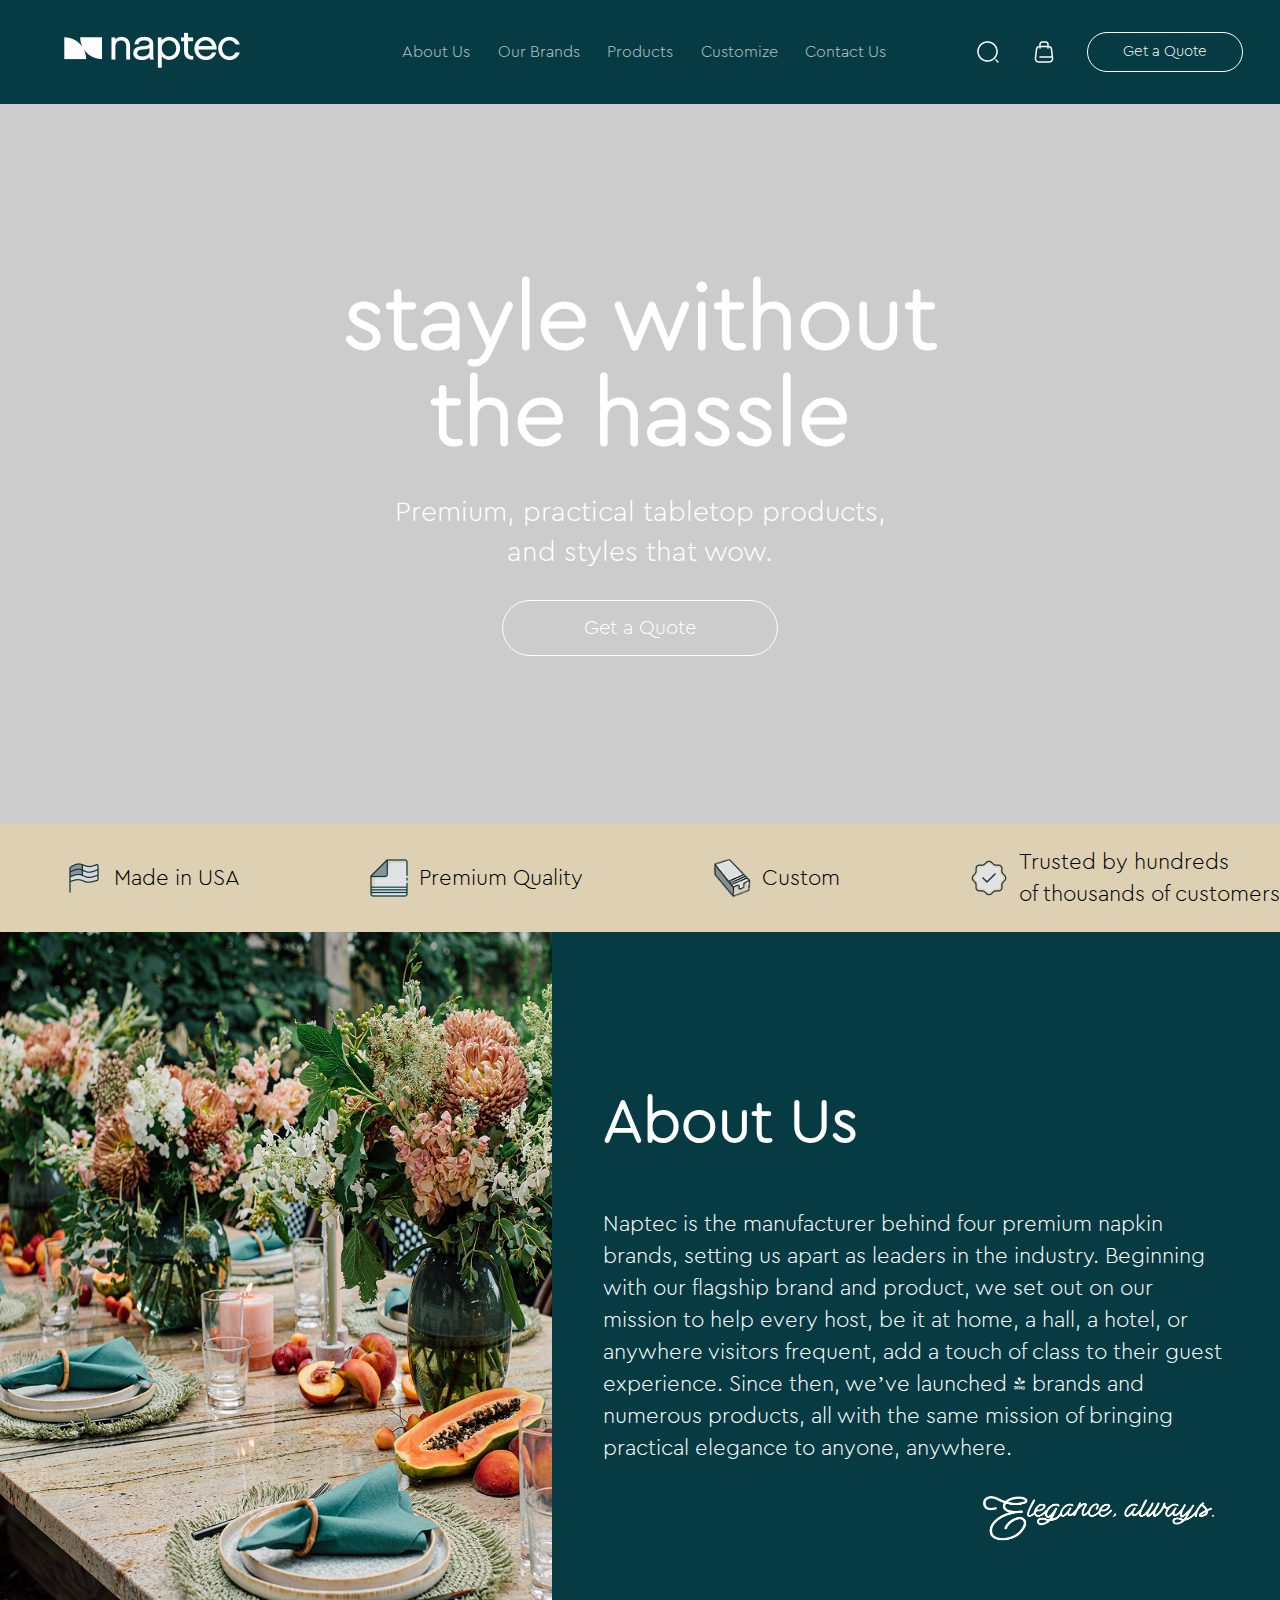
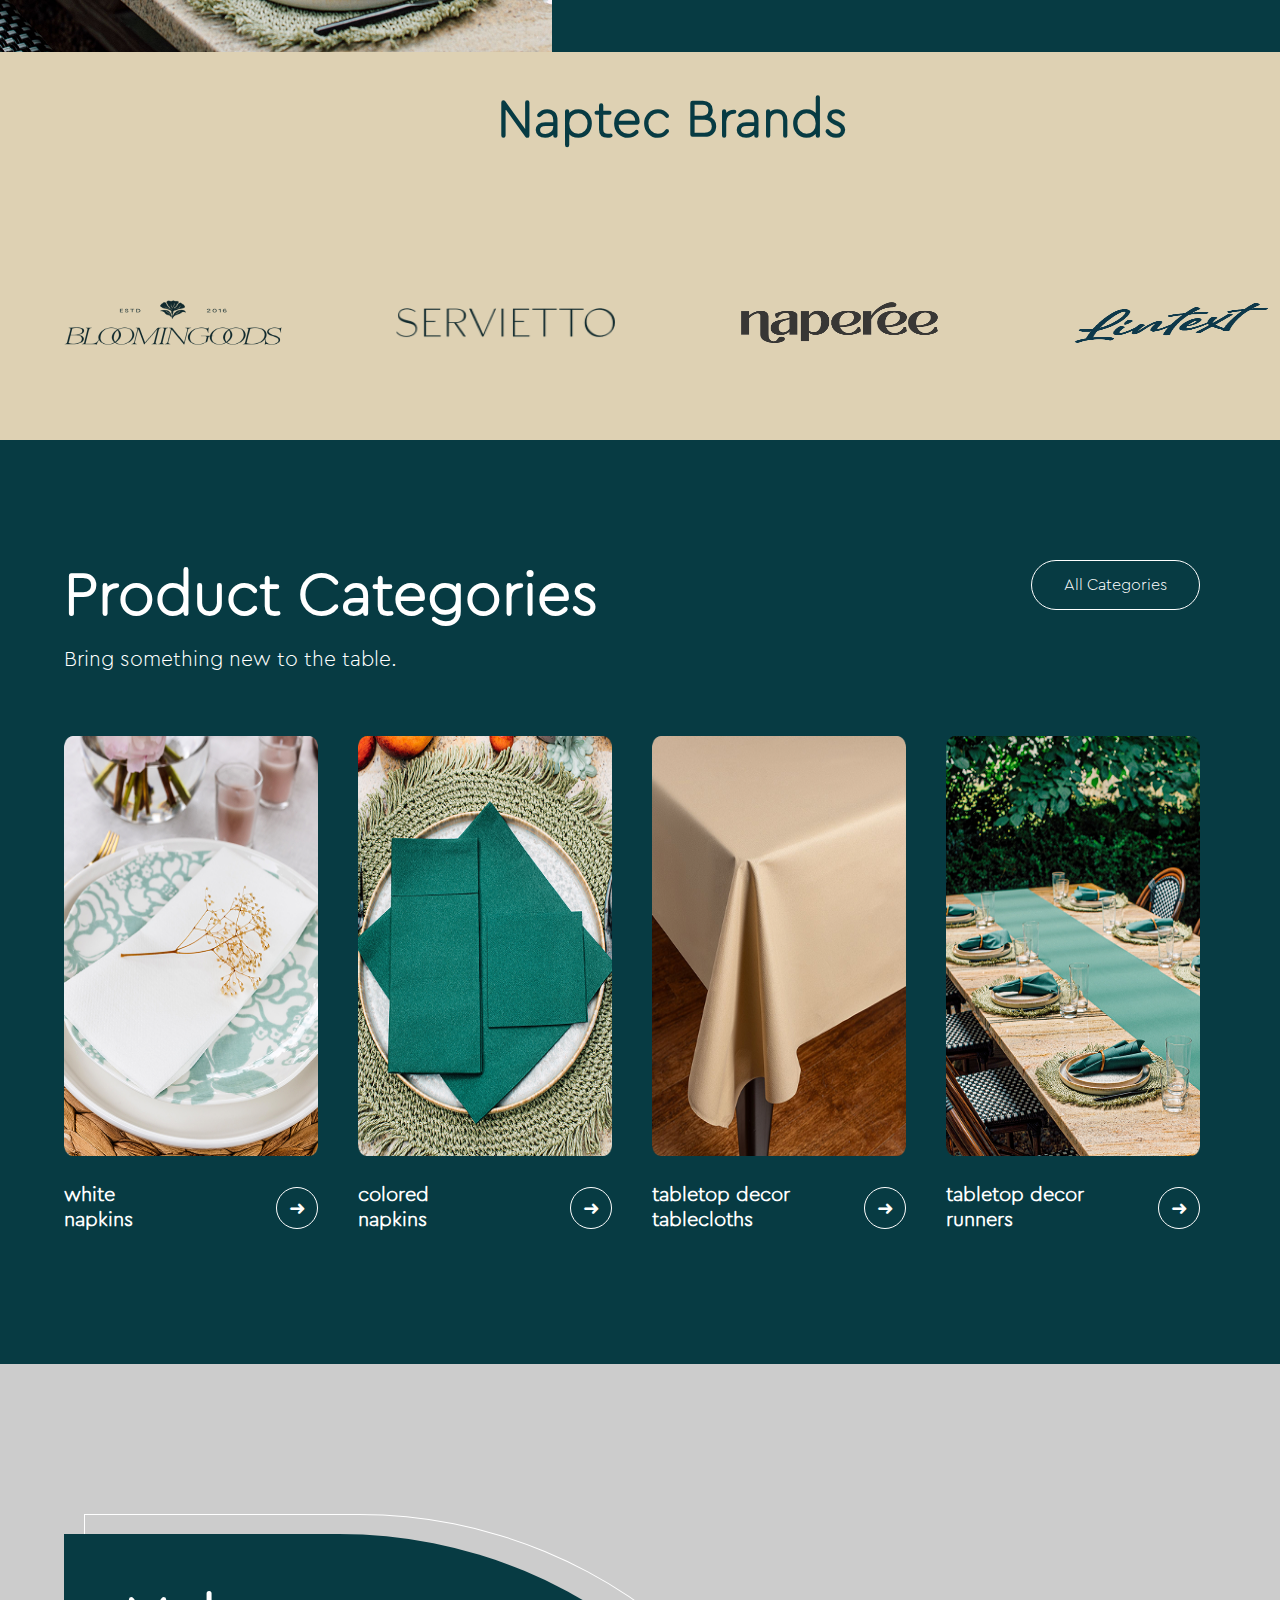
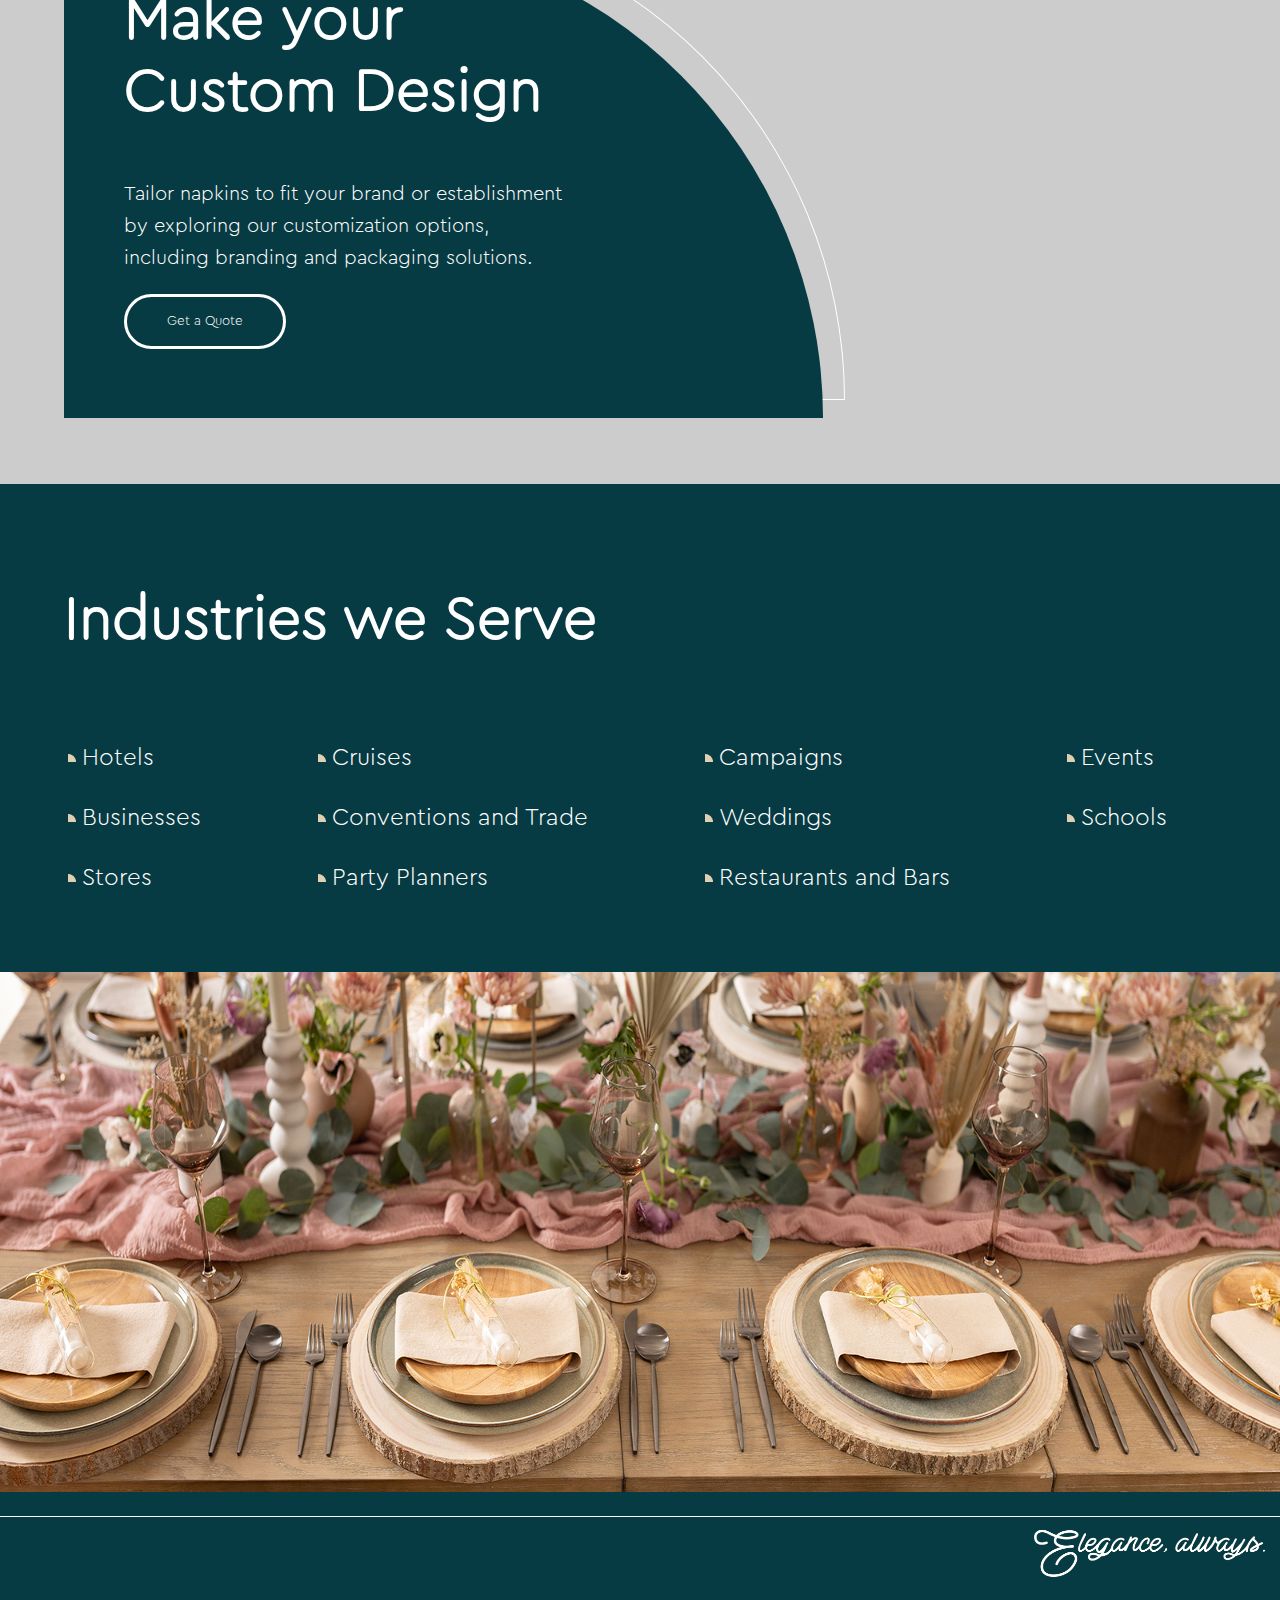
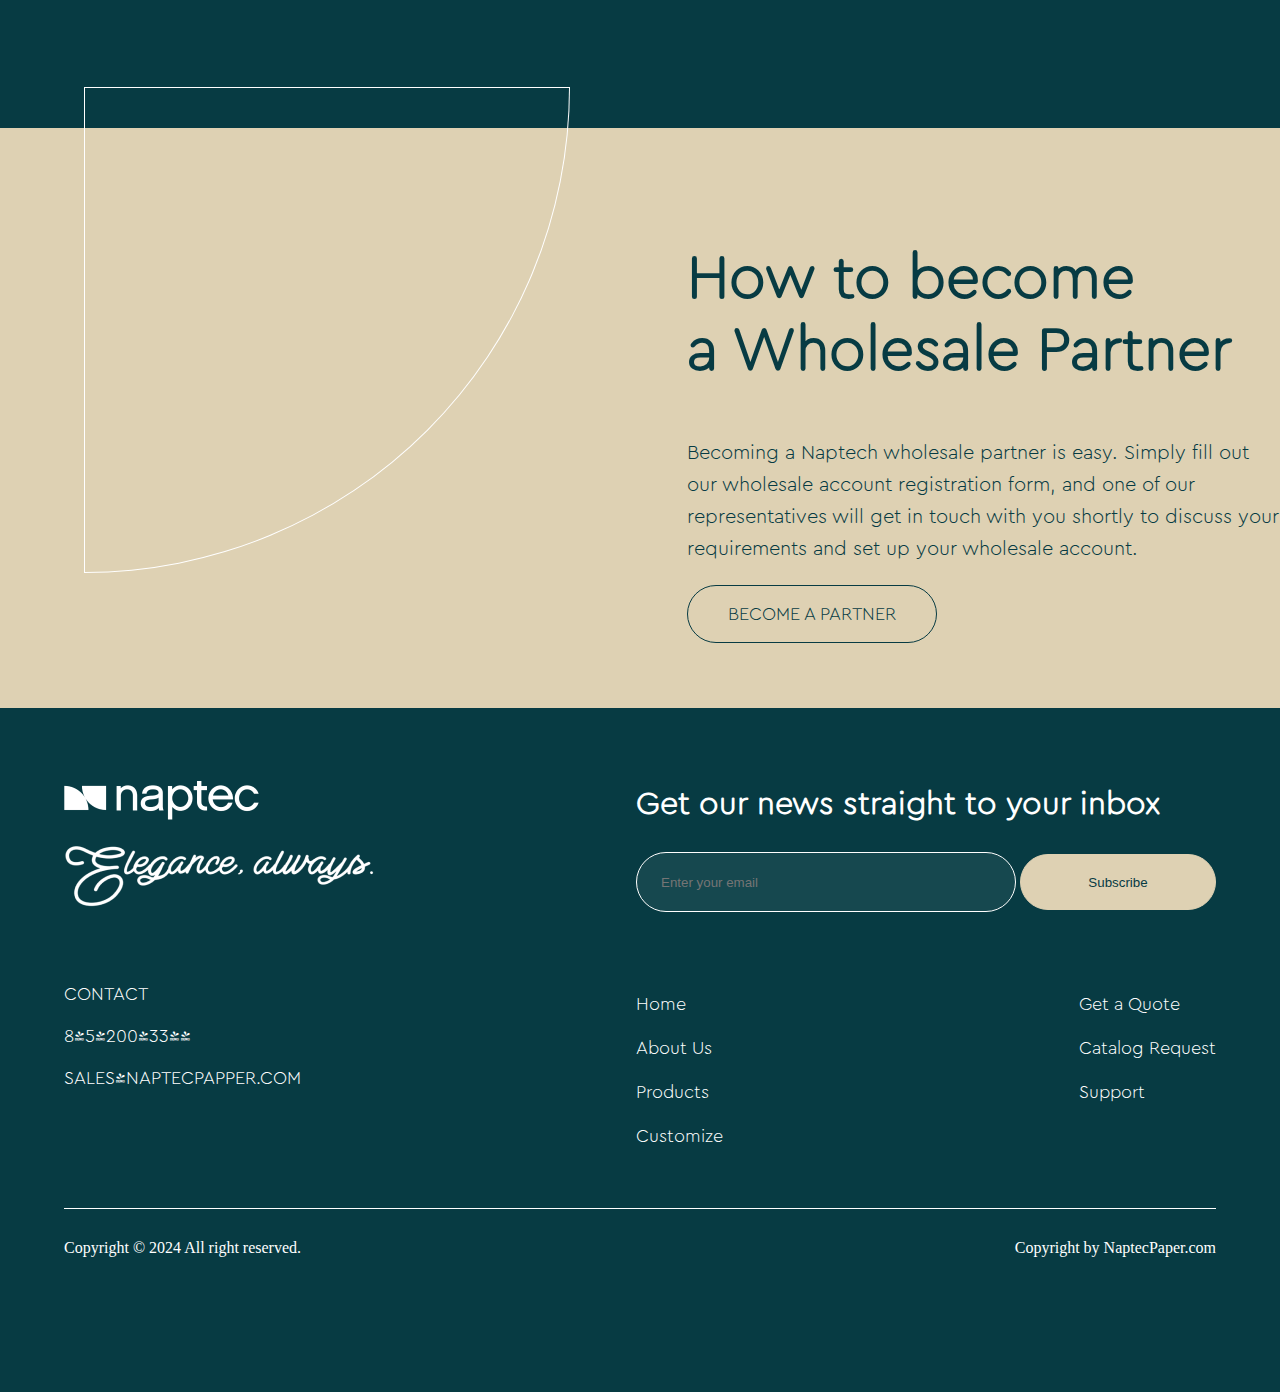
==== index.html @ babe886d "the pc responcive web" ====
<!DOCTYPE html>
<html lang="en">
  <head>
    <meta charset="UTF-8" />
    <meta name="viewport" content="width=device-width, initial-scale=1.0" />
    <link rel="stylesheet" href="stayle.css" />

    <script src="main.js" defer></script>
    <title>Document</title>
  </head>
  <body>
    <section class="nav-section">
      <div class="nav-bar">
        <div class="logo">
          <img src="./image/logo.png" alt="" />
        </div>
        <ul>
          <li><a href="">About Us</a></li>
          <li><a href="">Our Brands</a></li>
          <li><a href="">Products </a></li>
          <li><a href="">Customize</a></li>
          <li><a href="">Contact Us</a></li>
        </ul>
        <div class="acount-div">
          <div class="search">
            <img src="./image/search-normal.png" alt="" />
          </div>
          <div class="shopping">
            <img src="./image/shopping-bag.png" alt="" />
          </div>
          <div>
            <button class="nav-btn">Get a Quote</button>
          </div>
        </div>
      </div>
    </section>

    <section class="stayle-section">
      <div class="stayle-div">
        <h1>stayle without <br />the hassle</h1>
        <p>
          Premium, practical tabletop products,<br />
          and styles that wow.
        </p>
        <div class="stayle-div-btn">
          <button>Get a Quote</button>
        </div>
      </div>
    </section>

    <section class="qaulity-section">
      <div class="qaulity-div">
        <div class="qaulity">
          <div class="qaulity-flag">
            <img src="./image/flag-usa 1.png" alt="" />
          </div>
          <p>Made in USA</p>
        </div>
        <div class="qaulity">
          <div class="qaulity-flag">
            <img src="./image/2.png" alt="" />
          </div>
          <p>Premium Quality</p>
        </div>
        <div class="qaulity">
          <div class="qaulity-flag">
            <img src="./image/3.png" alt="" />
          </div>
          <p>Custom</p>
        </div>
        <div class="qaulity">
          <div class="qaulity-flag">
            <img src="./image/verify.png" alt="" />
          </div>
          <p>
            Trusted by hundreds <br />
            of thousands of customers
          </p>
        </div>
      </div>
    </section>

    <section class="about-section">
      <div class="about-img">
        <img src="./image/image2.png" alt="" />
      </div>
      <div class="about-div">
        <div class="about-disc">
          <h2>About Us</h2>
          <p>
            Naptec is the manufacturer behind four premium napkin brands,
            setting us apart as leaders in the industry. Beginning with our
            flagship brand and product, we set out on our mission to help every
            host, be it at home, a hall, a hotel, or anywhere visitors frequent,
            add a touch of class to their guest experience. Since then, we’ve
            launched 4 brands and numerous products, all with the same mission
            of bringing practical elegance to anyone, anywhere.
          </p>
          <div class="about-sin">
            <img src="./image/sinateur.png" alt="" />
          </div>
        </div>
      </div>
    </section>

    <section class="brands-section">
      <div class="brands-div">
        <div>
          <div class="brand-title">
            <h2>Naptec Brands</h2>
          </div>
          <div class="all-brands">
            <div class="brand">
              <div class="brand-img">
                <img src="./image/brands1.png" alt="" />
              </div>
              <p class="brand-elemt">
                BloominGoods makes hosting effortless with stylish,
                absorbent,and practical tabletop essentials designed to impress
                geusts with ease
              </p>
              <a href="#" class="brand-elemt">Visit the Website</a>
            </div>
            <div class="brand">
              <div class="brand-img sarvitto">
                <img src="./image/brands2.png" alt="" />
              </div>
              <p class="brand-elemt">
                Luxuries linen-feel disposables for effortless elegance and
                unforgettable hosting
              </p>
              <a href="#" class="brand-elemt">Visit the Website</a>
            </div>
            <div class="brand">
              <div class="brand-img">
                <img src="./image/brands3.png" alt="" />
              </div>
              <p class="brand-elemt">
                We are the balance between elegant and practical, form and
                function Our napkins have simply got it all
              </p>
              <a href="#" class="brand-elemt">Visit the Website</a>
            </div>
            <div class="brand">
              <div class="brand-img">
                <img src="./image/brands4.png" alt="" />
              </div>
              <p class="brand-elemt">
                Ultra-soft, disposables linen-feel napkins that blend luxury,
                elegance,and convenience
              </p>
              <a href="#" class="brand-elemt">Visit the Website</a>
            </div>
          </div>
        </div>
      </div>
    </section>

    <section class="product-section">
      <div class="product-div">
        <div class="product-title">
          <div class="product-h2">
            <h2>Product Categories</h2>
            <p>Bring something new to the table.</p>
          </div>
          <button class="product-btn">All Categories</button>
        </div>
        <div class="all-product">
          <div class="product">
            <div class="product-image">
              <img src="./image/imagep1.png" alt="" />
            </div>
            <div class="product-foot">
              <h4>
                white <br />
                napkins
              </h4>
              <div class="arrow"></div>
            </div>
          </div>
          <div class="product">
            <div class="product-image">
              <img src="./image/imagep (2).png" alt="" />
            </div>
            <div class="product-foot">
              <h4>
                colored <br />
                napkins
              </h4>
              <div class="arrow"></div>
            </div>
          </div>
          <div class="product">
            <div class="product-image">
              <img src="./image/imagep (3).png" alt="" />
            </div>
            <div class="product-foot">
              <h4>
                tabletop decor <br />
                tablecloths
              </h4>
              <div class="arrow"></div>
            </div>
          </div>
          <div class="product">
            <div class="product-image">
              <img src="./image/imagep (4).png" alt="" />
            </div>
            <div class="product-foot">
              <h4>
                tabletop decor <br />
                runners
              </h4>
              <div class="arrow"></div>
            </div>
          </div>
        </div>
      </div>
    </section>
    <section class="custome-section">
      <div class="custome-div">
        <div class="custome-desing">
          <div class="desing">
            <h2>
              Make your <br />
              Custom Design
            </h2>
            <p>
              Tailor napkins to fit your brand or establishment by exploring our
              customization options, including branding and packaging solutions.
            </p>

            <button class="custome-btn">Get a Quote</button>
          </div>
        </div>
      </div>
    </section>

    <section class="sevice-section">
      <div class="service-div">
        <div class="service-content">
          <h2>Industries we Serve</h2>
          <div class="service">
            <p>Hotels</p>
            <p>Cruises</p>
            <p>Campaigns</p>
            <p>Events</p>
            <p>Businesses</p>
            <p>Conventions and Trade</p>
            <p>Weddings</p>
            <p>Schools</p>
            <p>Stores</p>
            <p>Party Planners</p>
            <p>Restaurants and Bars</p>
          </div>
        </div>
      </div>
    </section>

    <section class="image-section">
      <img src="./image/image4.png" alt="" />
    </section>

    <section class="sinateur2-section">
      <div class="sinateur2-div">
        <div class="sinateur2-image">
          <img src="./image/sinateur.png" alt="" />
        </div>
      </div>
    </section>

    <section class="partner-section">
      <div class="partner-div">
        <div class="partner-containre">
          <div class="partner-div-img">
            <div class="partner-image"></div>
          </div>
          <div class="partner-discrp">
            <h2>
              How to become <br />
              a Wholesale Partner
            </h2>
            <p>
              Becoming a Naptech wholesale partner is easy. Simply fill out our
              wholesale account registration form, and one of our
              representatives will get in touch with you shortly to discuss your
              requirements and set up your wholesale account.
            </p>
            <button class="partner-btn">Become a partner</button>
          </div>
        </div>
      </div>
    </section>

    <section class="foot-section">
      <div class="foot-div">
        <div class="foot-contact">
          <div class="foot-image">
            <img src="./image/footlogo.png" alt="" />
          </div>
          <p>Contact</p>
          <p>845-200-3344</p>
          <p>sales@Naptecpapper.com</p>
        </div>
        <div class="foot-email">
          <h4>Get our news straight to your inbox</h4>
          <div class="foot-sub">
            <input type="text" placeholder="Enter your email" />
            <button type="submit">Subscribe</button>
          </div>
          <div class="foot-links">
            <div class="group1">
              <a href="">Home</a>
              <a href="">About Us</a>
              <a href="">Products</a>
              <a href="">Customize</a>
            </div>
            <div class="group1">
              <a href="">Get a Quote</a>
              <a href="">Catalog Request</a>
              <a href="">Support</a>
            </div>
          </div>
        </div>
      </div>
      <div class="copyright">
        <p>Copyright © 2024 All right reserved.</p>
        <p>Copyright by NaptecPaper.com</p>
      </div>
    </section>
  </body>
</html>
---- stayle.css ----
@font-face {
  font-family: fontspring;
  src: url("./font/fontspring/fontspring-demo-ceraroundpro-light.otf");
}

body {
  margin: 0px;
  padding: 0px;
}

@media (min-width: 1100px) {
  .nav-section {
    width: 100%;
    background-color: #073b43;
  }

  .nav-bar {
    display: flex;
    justify-content: space-between;
    align-items: center;
    width: 90%;
    height: 104px;
    margin-left: 5%;
  }
  .nav-bar ul {
    display: flex;
    justify-content: center;
    align-items: center;
    list-style: none;
  }
  .nav-bar li {
    margin-left: 6%;
    width: 92px;
  }
  .nav-bar a {
    text-decoration: none;
    color: #fff;
    white-space: nowrap;
    font-family: fontspring;
    font-size: 1rem;
    line-height: 18px;
    position: relative;
    opacity: 0.7;
  }
  .nav-bar a:hover {
    opacity: 1;
  }
  .nav-bar a::after {
    content: "";
    position: absolute;
    left: 0;
    bottom: -2px;
    width: 100%;
    height: 2px;
    background-color: #fff;
    transform: scaleX(0);
    transition: transform 0.3s ease-in-out;
  }

  .nav-bar a:hover::after {
    transform: scaleX(1);
  }

  .acount-div {
    display: flex;
    justify-content: center;
    align-items: center;
  }
  .acount-div div {
    margin-left: 10%;
  }

  .links a {
    margin-left: 20%;
  }
  .search {
    height: 40px;
    width: 40px;
    display: flex;
    justify-content: center;
    align-items: center;
  }
  .search img {
    height: 24px;
    width: 24px;
  }
  .shopping {
    height: 40px;
    width: 40px;
    display: flex;
    justify-content: center;
    align-items: center;
  }
  .shopping img {
    height: 40px;
    width: 40px;
  }
  .nav-btn {
    border-radius: 100px;
    min-width: 156px;
    min-height: 40px;
    border: 1px solid white;
    background-color: #073b43;
    color: white;
    transition: all 0.3s ease-in-out;
    font-family: fontspring;
    font-size: 15px;
    line-height: 20px;
  }

  .nav-btn:hover {
    border-color: #073b43;
    background-color: white;
    color: #073b43;
    cursor: pointer;
  }

  .stayle-section {
    height: 720px;
    width: 100%;
    display: flex;
    justify-content: center;
    align-items: center;
    background: linear-gradient(rgba(0, 0, 0, 0.2), rgba(0, 0, 0, 0.2)),
      url("./image/image1.png") center/cover no-repeat;
  }
  .stayle-div {
    width: 668px;
  }
  .stayle-div h1 {
    font-family: fontspring;
    font-size: 92px;
    line-height: 96px;
    text-align: center;
    color: white;
    margin: 0px;
    padding: 0px;
    white-space: nowrap;
  }
  .stayle-div p {
    font-family: fontspring;
    font-size: 28px;
    line-height: 40px;
    text-align: center;
    color: white;
  }

  .stayle-div button {
    height: 56px;
    width: 276px;
    border-radius: 100px;

    background-color: transparent;
    border: 1px solid white;
    color: white;
    font-family: fontspring;
    font-size: 20px;
    line-height: 24px;
    transition: all 0.3s ease-in-out;
  }
  .stayle-div button:hover {
    background-color: #073b43;
    cursor: pointer;
    border: 1px solid #073b43;
  }
  .stayle-div-btn {
    display: flex;
    justify-content: center;
    align-items: center;
  }
  .qaulity-section {
    width: 100%;
    display: flex;
    justify-content: center;
    align-items: center;
    background-color: #ded1b3;
  }
  .qaulity-div {
    width: 95%;
    margin-left: 5%;
    display: flex;
    justify-content: space-between;
    align-items: center;
  }
  .qaulity {
    display: flex;
    justify-content: center;
    align-items: center;
    gap: 10px;
  }
  .qaulity-flag {
    width: 40px;
    height: 40px;
  }
  .qaulity-flag img {
    width: 100%;
    height: 100%;
  }
  .qaulity p {
    font-family: fontspring;
    font-size: 22px;
    line-height: 32px;
    letter-spacing: 0%;
  }
  .about-section {
    width: 100%;
    height: 720px;
    display: flex;
    justify-content: center;
    align-items: center;
  }
  .about-img {
    width: 45%;
    height: 100%;
  }
  .about-img img {
    width: 100%;
    height: 100%;
  }
  .about-div {
    width: 51%;
    height: 100%;
    display: flex;
    justify-content: center;
    align-items: center;
    background-color: #073b43;
    padding: 0px 4%;
  }
  .about-disc h2 {
    font-family: fontspring;
    font-size: 60px;
    line-height: 72px;
    letter-spacing: 0%;
    color: #fff;
  }
  .about-disc p {
    font-family: fontspring;
    font-size: 22px;
    line-height: 32px;
    letter-spacing: 0%;
    color: #fff;
  }
  .about-sin {
    width: 100%;
    height: 61px;
    display: flex;
    justify-content: flex-end;
  }
  .about-sin img {
    width: 257px;
    height: 100%;
  }
  .brands-section {
    width: 100%;
    background-color: #ded1b3;
    display: flex;
    justify-content: center;
    align-items: center;
  }
  .brands-div {
    width: 95%;
    margin-left: 5%;
    display: flex;
    justify-content: center;
    align-items: center;
  }
  .brand-title h2 {
    font-family: fontspring;
    font-size: 52px;
    line-height: 50px;
    letter-spacing: 0%;
    text-align: center;
    color: #073b43;
  }
  .all-brands {
    display: flex;
    align-items: center;
    justify-content: center;
    gap: 80px;
  }
  .brand-img {
    width: 220px;
    height: 50px;
    transition: all 0.5s ease-in-out;
    position: relative;
    top: 110px;
  }

  .brand-img img {
    width: 100%;
    height: 100%;
  }
  .sarvitto {
    height: 30px;
    margin-top: 10px;
  }
  .brand {
    display: flex;
    flex-direction: column;
    justify-content: start;
    align-items: center;
    min-height: 252px;
    width: 252px;
  }
  .brand p {
    font-family: fontspring;
    font-size: 18px;
    line-height: 24px;
    letter-spacing: 0%;
    text-align: center;
    opacity: 0;
    visibility: hidden;
    transition: opacity 0.5s ease, visibility 0.5s ease;
  }
  .brand a {
    font-family: fontspring;
    font-weight: 300;
    font-size: 18px;
    line-height: 24px;
    letter-spacing: 0%;
    text-align: center;
    color: #073b43;

    opacity: 0;
    visibility: hidden;
    transition: opacity 0.5s ease, visibility 0.5s ease;
  }
  .brand:hover {
    cursor: pointer;
  }
  .brand:hover p {
    opacity: 1;
    visibility: visible;
  }
  .brand:hover a {
    opacity: 1;
    visibility: visible;
  }

  .brand:hover .brand-img {
    top: 0px;
  }
  .brand:hover .brand-img {
    width: 150px;
    height: 40px;
  }

  .brand:hover .sarvitto {
    height: 20px;
  }
  .product-section {
    width: 100%;
    height: 924px;
    background-color: #073b43;
  }

  .product-div {
    width: 95%;
    margin-left: 5%;
    padding-top: 120px;
  }
  .product-title {
    display: flex;
    justify-content: space-between;
    align-items: start;
    padding-bottom: 60px;
    padding-right: 80px;
  }
  .product-h2 h2 {
    font-family: fontspring;
    font-size: 60px;
    line-height: 72px;
    letter-spacing: 0%;
    color: white;
    margin: 0px;
    margin-bottom: 12px;
  }

  .product-h2 p {
    font-family: fontspring;
    font-size: 21px;
    line-height: 32px;
    letter-spacing: 0%;
    color: white;
    margin: 0px;
  }
  .product-btn {
    font-family: fontspring;
    font-size: 16px;
    line-height: 24px;
    letter-spacing: 0%;
    text-align: center;
    border-radius: 100px;
    color: white;
    border: 1px solid white;
    background-color: #073b43;
    padding: 12px 32px;
  }
  .product-btn:hover {
    cursor: pointer;
    color: #073b43;
    background-color: #fff;
  }
  .all-product {
    max-width: 100%;

    display: flex;
    padding-right: 80px;
    align-items: center;
    gap: 40px;
  }
  .product {
    width: auto;
    height: 420px;
  }
  .product-image {
    width: 100%;
    height: 100%;
  }
  .product-image img {
    width: 100%;
    height: 100%;
  }
  .product-foot {
    display: flex;
    justify-content: space-between;
    align-items: center;
  }
  .product-foot h4 {
    font-family: fontspring;
    font-size: 20px;

    letter-spacing: 0%;
    color: white;
  }
  .arrow {
    width: 40px;
    height: 40px;
    border: 1px solid white;
    border-radius: 50%;
    display: flex;
    align-items: center;
    justify-content: center;
    transition: all 0.3s ease-in-out;
  }
  .arrow::after {
    content: "➜"; /* Unicode arrow */
    font-size: 20px;
    color: #fff;
    transition: all 0.3s ease-in-out;
  }
  .product:hover {
    cursor: pointer;
  }
  .product:hover .arrow {
    background-color: white;
  }
  .product:hover .arrow::after {
    transform: rotate(-90deg);
    color: #073b43;
    margin-right: 4px;
  }

  .custome-section {
    width: 100%;
    height: 720px;
    background: linear-gradient(rgba(0, 0, 0, 0.2), rgba(0, 0, 0, 0.2)),
      url("./image/image3.png") center/cover no-repeat;
  }
  .custome-div {
    width: 95%;

    margin-left: 5%;
    padding-top: 170px;
    position: relative;
  }
  .custome-desing {
    width: 699px;
    height: 484px;
    border-top-right-radius: 620px;
    background-color: #073b43;
    display: flex;
    justify-content: start;
    align-items: start;
    padding-left: 60px;
    position: relative;
    z-index: 1;
  }
  .custome-div::before {
    content: "";
    width: 759px;
    height: 484px;
    border-top-right-radius: 620px;
    border: 1px solid white;
    position: absolute;
    top: 150px;
    left: 20px;
  }
  .desing {
    max-width: 439px;
    max-height: 344px;
  }
  .desing h2 {
    font-family: fontspring;
    font-size: 60px;
    line-height: 72px;
    letter-spacing: 0%;
    color: white;
  }
  .desing p {
    font-family: fontspring;
    color: white;
    font-size: 20px;
    line-height: 32px;
    letter-spacing: 0%;
  }
  .desing button {
    max-width: 201px;
    max-height: 56px;
    border-radius: 100px;
    border-width: 1px;
    padding-top: 16px;
    padding-right: 40px;
    padding-bottom: 16px;
    padding-left: 40px;
    color: white;
    border: solid white;
    background-color: #073b43;
    font-family: fontspring;
  }
  .desing button:hover {
    color: #073b43;
    background-color: white;
    cursor: pointer;
  }

  .sevice-section {
    width: 100%;
    min-height: 488px;
    background-color: #073b43;
  }
  .service-div {
    width: 95%;
    margin-left: 5%;
    padding-top: 100px;
  }
  .service-content h2 {
    font-family: fontspring;
    font-weight: 500px;
    font-size: 60px;
    line-height: 72px;
    letter-spacing: 0%;
    vertical-align: middle;
    color: white;
    margin: 0px;
    margin-bottom: 60px;
  }
  .service {
    display: grid;
    grid-template-columns: repeat(4, auto);
    grid-template-rows: repeat(3, 36px);
    row-gap: 24px;
  }
  .service p {
    margin-left: 18px;
    font-family: fontspring;
    font-weight: 300px;
    font-size: 24px;
    line-height: 36px;
    letter-spacing: 0%;
    vertical-align: middle;
    color: white;
    position: relative;
  }
  .service p::before {
    content: "";
    width: 8px;
    height: 8px;

    background-image: url("./image/before.png");
    background-position: center;
    background-repeat: no-repeat;
    background-size: cover;
    position: absolute;
    top: 14px;
    left: -14px;
  }
  .image-section {
    width: 100%;
    height: 520px;
  }
  .image-section img {
    width: 100%;
    height: 100%;
  }
  .sinateur2-section {
    width: 100%;
    height: 152px;
    padding-top: 24px;
    background-color: #073b43;
  }
  .sinateur2-div {
    width: 100%;
    height: 68px;
    display: flex;
    justify-content: end;
    align-items: center;
    border-top: 0.5px solid white;
  }
  .sinateur2-image {
    height: 65px;
    width: 257px;
  }
  .sinateur2-image img {
    width: 100%;
    height: 100%;
  }
  .partner-section {
    width: 100%;
    height: 580px;
    background-color: #073b43;
    padding-top: 60px;
  }
  .partner-div {
    width: 100%;
    background-color: #ded1b3;
    height: 100%;
    display: flex;
    justify-content: center;
    align-items: center;
  }
  .partner-containre {
    display: flex;
    gap: 139px;
    align-items: center;
    margin-left: 5%;
  }

  .partner-image {
    width: 484px;
    height: 484px;
    border-width: 1px;
    border-bottom-right-radius: 520px;
    background-image: url("./image/image5.png");
    background-position: center;
    background-size: cover;
    background-repeat: no-repeat;
    position: relative;
    top: -109px;
  }
  .partner-image::after {
    content: "";
    width: 484px;
    height: 484px;
    border: 1px solid white;
    border-bottom-right-radius: 520px;
    background-color: transparent;
    position: absolute;
    top: 20px;
    left: 20px;
  }
  .partner-discrp h2 {
    font-family: fontspring;
    font-weight: 500px;
    font-size: 60px;
    line-height: 72px;
    letter-spacing: 0%;
    vertical-align: middle;
    color: #073b43;
  }
  .partner-discrp p {
    font-family: fontspring;
    font-weight: 300px;
    font-size: 20px;
    line-height: 32px;
    letter-spacing: 0%;
    vertical-align: middle;
    color: #073b43;
  }
  .partner-discrp .partner-btn {
    font-family: fontspring;
    font-weight: 500px;
    font-size: 18px;
    line-height: 24px;
    letter-spacing: 0%;
    text-align: center;
    vertical-align: middle;
    text-transform: uppercase;
    color: #073b43;

    border-radius: 100px;
    padding-top: 16px;
    padding-right: 40px;
    padding-bottom: 16px;
    padding-left: 40px;
    border: 1px solid #073b43;
    background-color: #ded1b3;
  }

  .partner-btn:hover {
    cursor: pointer;
    color: #ded1b3;
    background-color: #073b43;
  }
  .foot-section {
    width: 100%;
    min-height: 612px;
    background-color: #073b43;
    padding-top: 72px;
  }
  .foot-div {
    width: 90%;
    margin: 0px 5%;
    display: flex;
    justify-content: space-between;
    align-items: start;
  }
  .foot-image {
    margin-bottom: 70px;
  }

  .foot-contact p {
    font-family: fontspring;
    font-weight: 300px;
    font-size: 18px;
    line-height: 24px;
    letter-spacing: 0%;
    vertical-align: middle;
    text-transform: uppercase;
    color: white;
  }
  .foot-email h4 {
    font-family: fontspring;
    font-weight: 300px;
    font-size: 32px;
    line-height: 48px;
    letter-spacing: 0%;
    vertical-align: middle;
    color: white;
    margin: 0px;
    margin-bottom: 24px;
  }

  .foot-sub input {
    width: 352px;
    height: 56px;
    padding-left: 24px;
    border: 1px solid white;
    border-radius: 100px;
    background-color: #39626952;
  }
  .foot-sub button {
    width: 196px;
    height: 56px;
    border-radius: 100px;
    border: 1px solid #ded1b3;
    padding-top: 16px;
    padding-right: 32px;
    padding-bottom: 16px;
    padding-left: 32px;
    background-color: #ded1b3;
    color: #073b43;
  }
  .foot-links {
    display: flex;
    justify-content: space-between;
    align-items: start;
    margin-top: 80px;
  }
  .group1 {
    display: flex;
    flex-direction: column;
    align-items: start;
    justify-content: start;
    gap: 20px;
  }
  .group1 a {
    text-decoration: none;
    color: white;
    font-family: fontspring;
    font-weight: 400px;
    font-size: 18px;
    line-height: 24px;
    letter-spacing: 0%;
    vertical-align: middle;
  }
  .copyright {
    width: 90%;
    min-height: 64px;
    margin: 0px 5%;
    margin-top: 60px;
    display: flex;
    justify-content: space-between;
    align-items: end;
    border-top: 1px solid white;
  }
  .copyright p {
    color: white;
  }
}
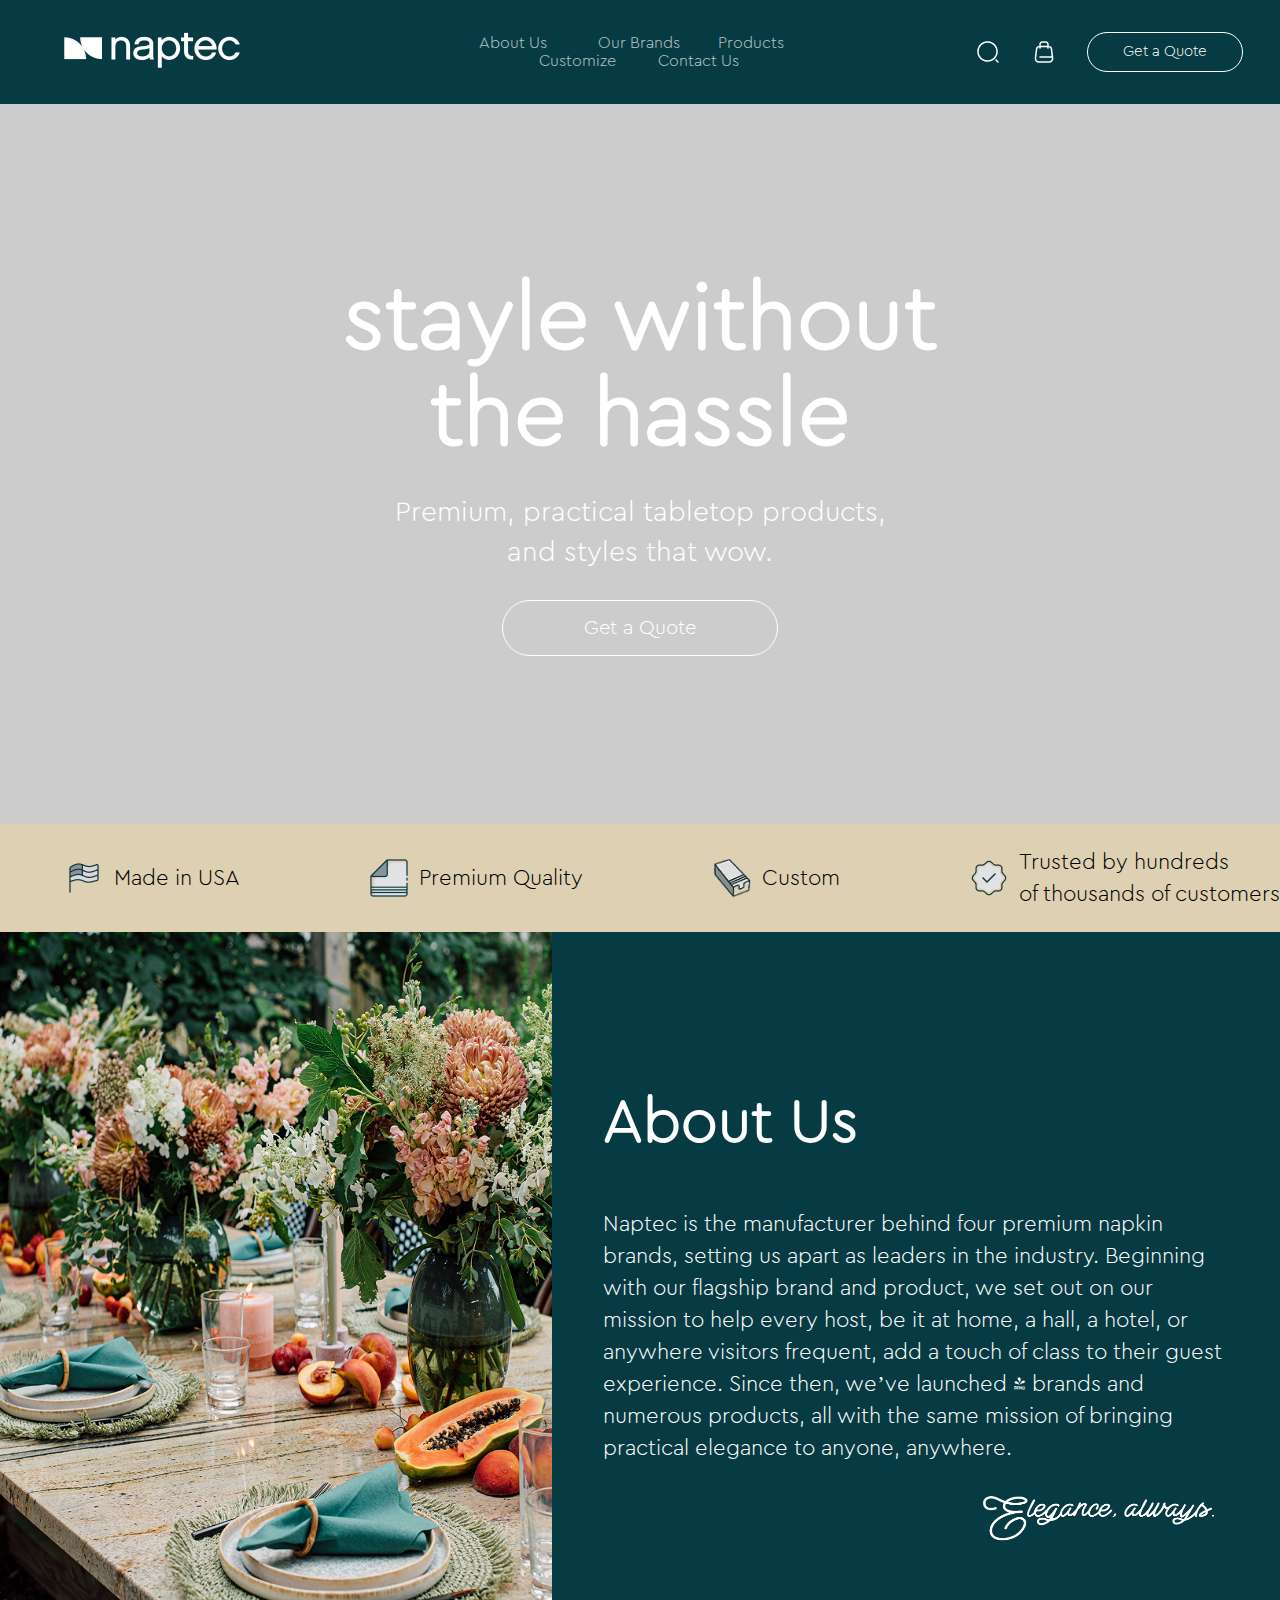
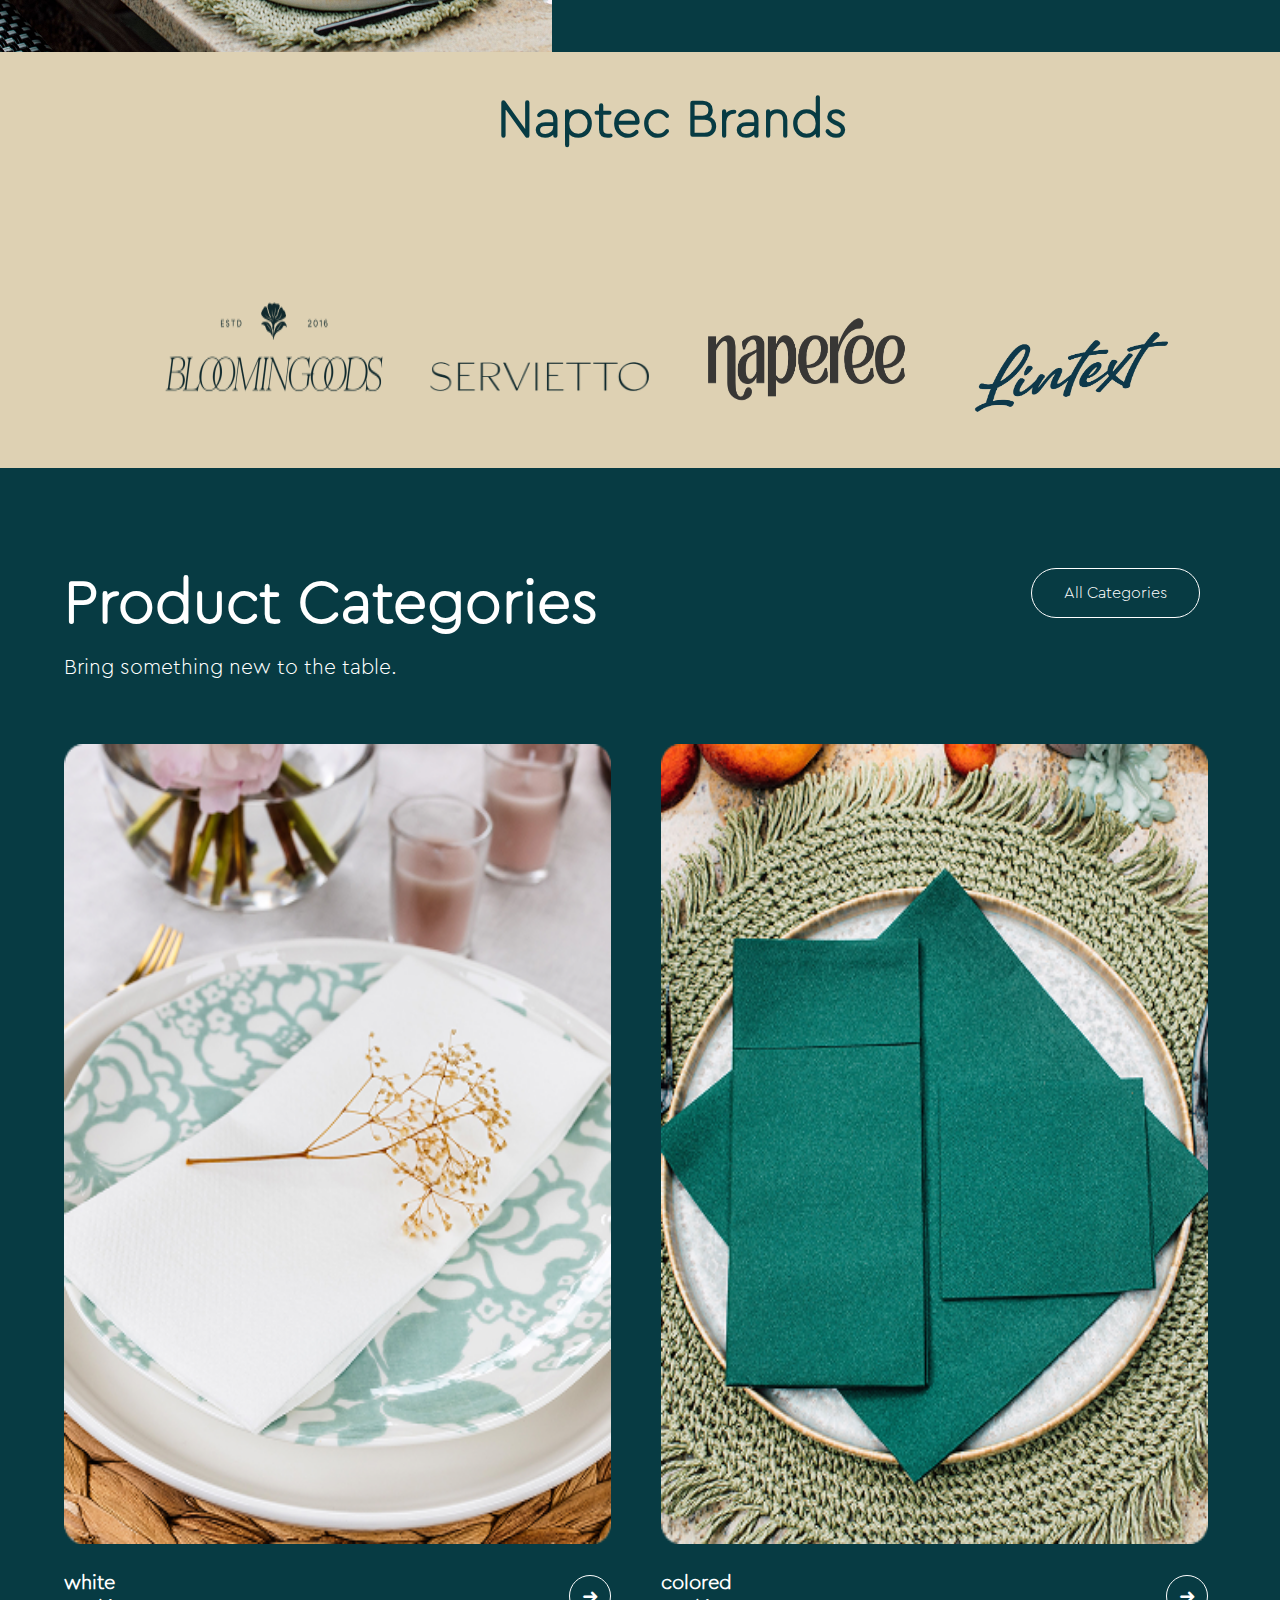
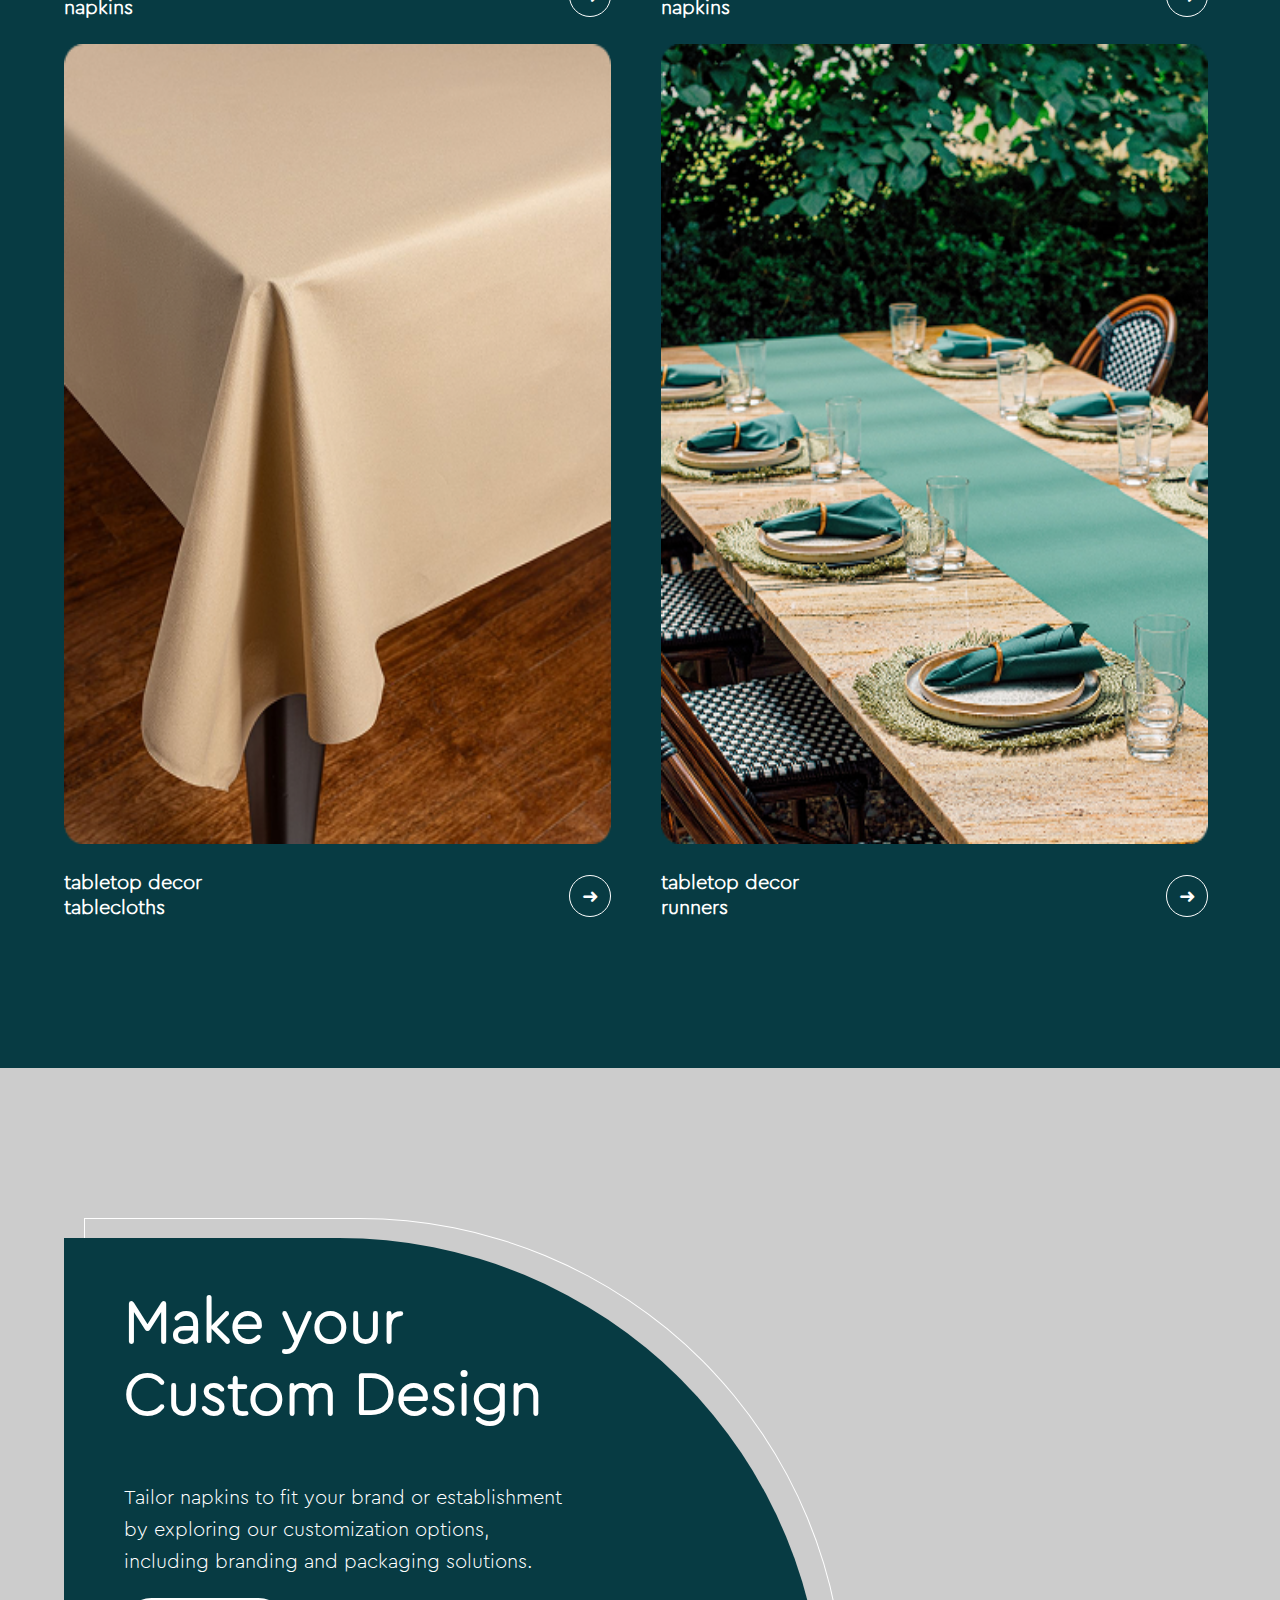
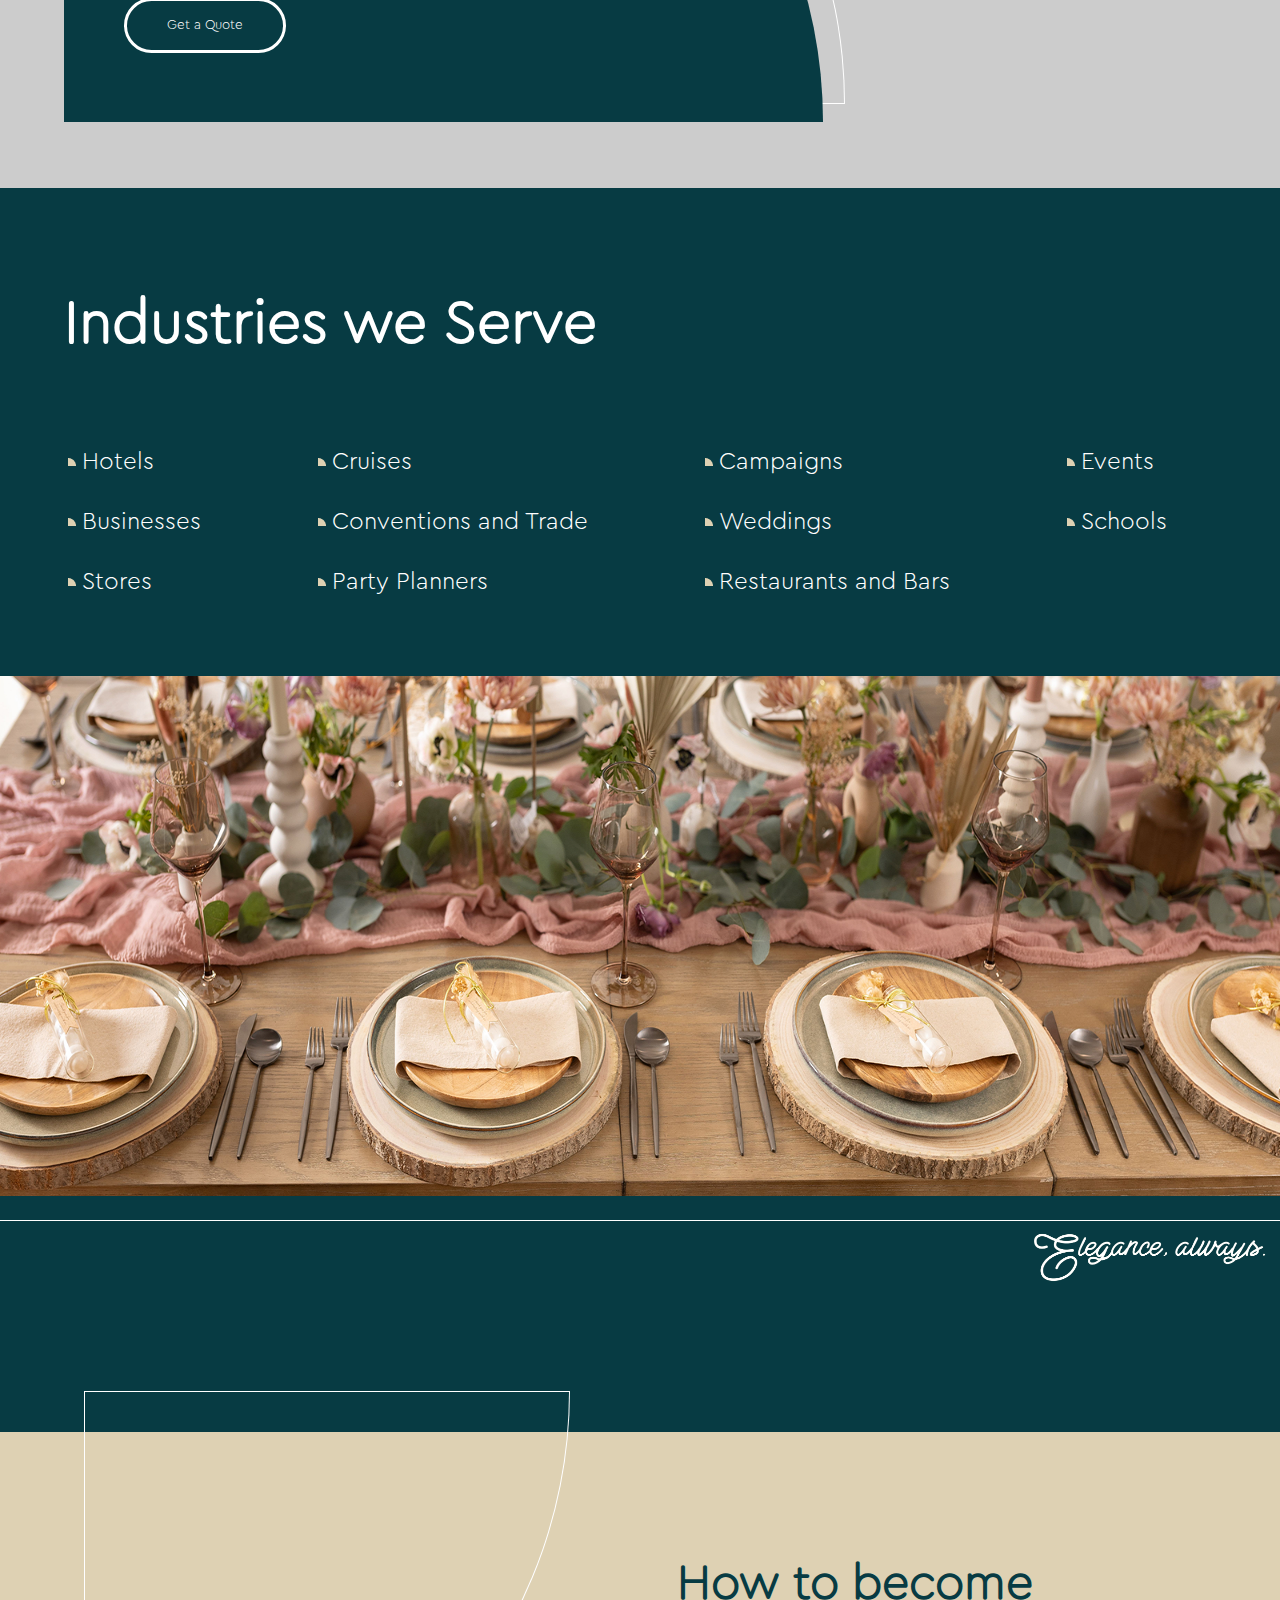
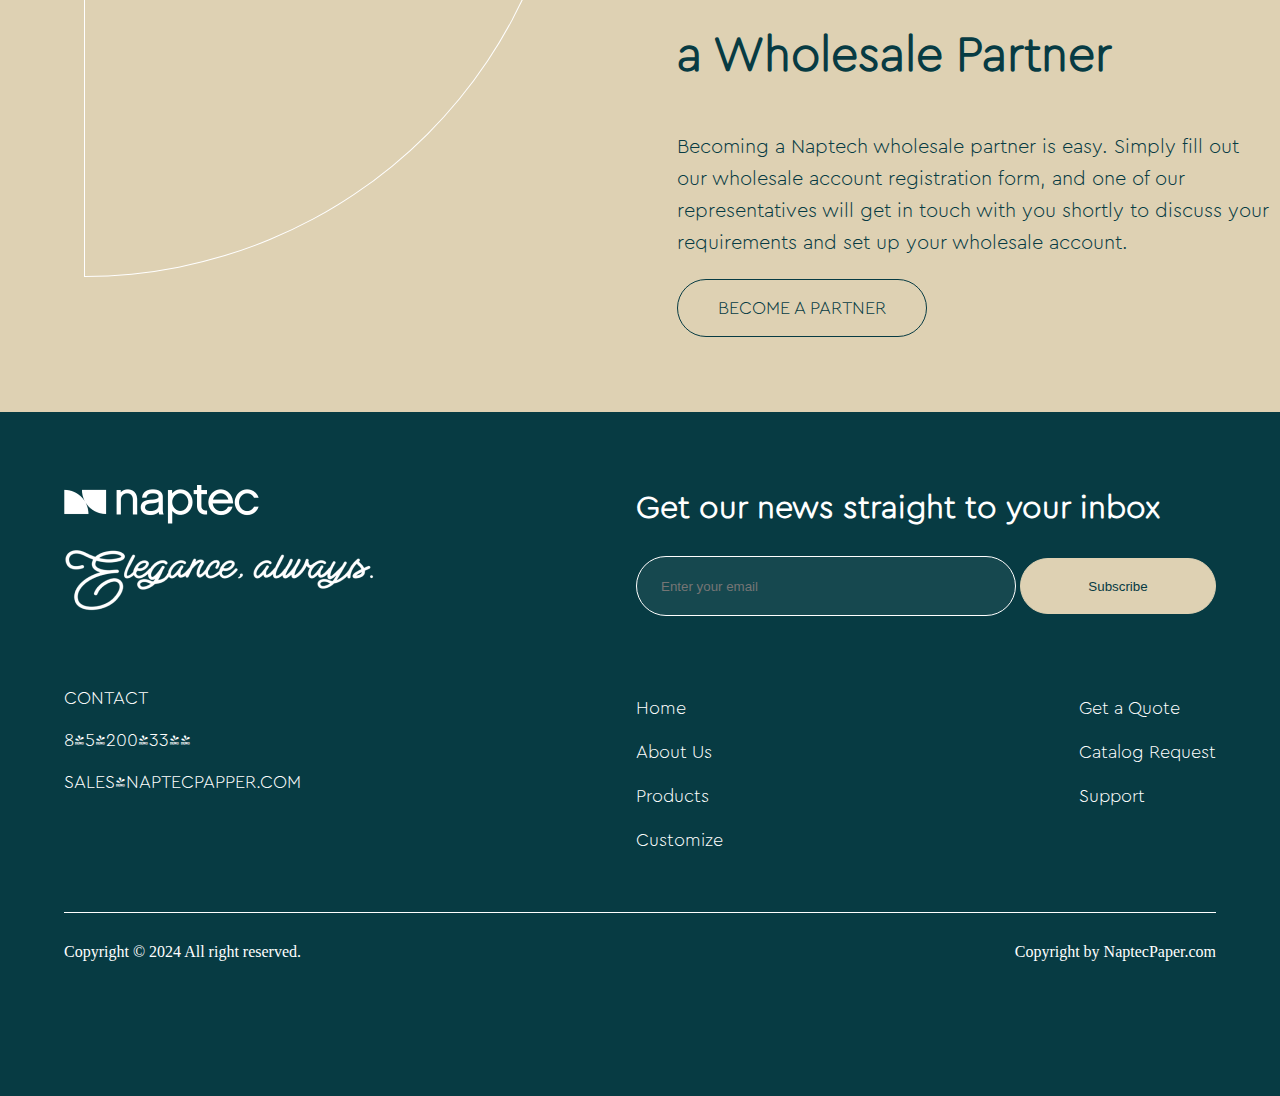
==== commit 96603e8e: "naptac main page" ====
--- a/index.html
+++ b/index.html
@@ -11,16 +11,24 @@
   <body>
     <section class="nav-section">
       <div class="nav-bar">
+        <div class="menu-div" id="btn-menu">
+          <img src="./image/menu.png" alt="" id="open" />
+          <div class="close-div">
+            <img src="./image/close.png" alt="" id="close" />
+          </div>
+        </div>
         <div class="logo">
           <img src="./image/logo.png" alt="" />
         </div>
-        <ul>
-          <li><a href="">About Us</a></li>
-          <li><a href="">Our Brands</a></li>
-          <li><a href="">Products </a></li>
-          <li><a href="">Customize</a></li>
-          <li><a href="">Contact Us</a></li>
-        </ul>
+        <div class="nav-bar-list" id="dropmenu">
+          <ul>
+            <li><a href="">About Us</a></li>
+            <li><a href="">Our Brands</a></li>
+            <li><a href="">Products </a></li>
+            <li><a href="">Customize</a></li>
+            <li><a href="">Contact Us</a></li>
+          </ul>
+        </div>
         <div class="acount-div">
           <div class="search">
             <img src="./image/search-normal.png" alt="" />
@@ -298,9 +306,11 @@
           <div class="foot-image">
             <img src="./image/footlogo.png" alt="" />
           </div>
-          <p>Contact</p>
-          <p>845-200-3344</p>
-          <p>sales@Naptecpapper.com</p>
+          <div>
+            <p>Contact</p>
+            <p>845-200-3344</p>
+            <p>sales@Naptecpapper.com</p>
+          </div>
         </div>
         <div class="foot-email">
           <h4>Get our news straight to your inbox</h4>
--- a/stayle.css
+++ b/stayle.css
@@ -8,7 +8,11 @@
   padding: 0px;
 }
 
-@media (min-width: 1100px) {
+@media (min-width: 1100px) and (max-width: 1300px) {
+  .menu-div {
+    display: none;
+  }
+
   .nav-section {
     width: 100%;
     background-color: #073b43;
@@ -20,13 +24,16 @@
     align-items: center;
     width: 90%;
     height: 104px;
-    margin-left: 5%;
+    margin: 0% 5%;
+    row-gap: auto;
   }
   .nav-bar ul {
     display: flex;
     justify-content: center;
     align-items: center;
     list-style: none;
+    flex-wrap: wrap;
+    width: auto;
   }
   .nav-bar li {
     margin-left: 6%;
@@ -276,11 +283,11 @@
     display: flex;
     align-items: center;
     justify-content: center;
-    gap: 80px;
+    gap: 15px;
   }
   .brand-img {
     width: 220px;
-    height: 50px;
+    height: 100px;
     transition: all 0.5s ease-in-out;
     position: relative;
     top: 110px;
@@ -297,10 +304,10 @@
   .brand {
     display: flex;
     flex-direction: column;
-    justify-content: start;
-    align-items: center;
-    min-height: 252px;
-    width: 252px;
+    justify-content: center;
+    align-items: center;
+    min-height: 250px;
+    width: 250px;
   }
   .brand p {
     font-family: fontspring;
@@ -350,14 +357,15 @@
   }
   .product-section {
     width: 100%;
-    height: 924px;
+    height: 2200px;
     background-color: #073b43;
   }
 
   .product-div {
     width: 95%;
+
     margin-left: 5%;
-    padding-top: 120px;
+    padding-top: 100px;
   }
   .product-title {
     display: flex;
@@ -404,14 +412,15 @@
   .all-product {
     max-width: 100%;
 
-    display: flex;
-    padding-right: 80px;
-    align-items: center;
-    gap: 40px;
+    display: grid;
+    grid-template-columns: repeat(2, 45%);
+    grid-template-rows: repeat(2, 800px);
+    gap: 50px;
+    row-gap: 100px;
   }
   .product {
-    width: auto;
-    height: 420px;
+    width: 100%;
+    height: 100%;
   }
   .product-image {
     width: 100%;
@@ -662,11 +671,12 @@
   .partner-discrp h2 {
     font-family: fontspring;
     font-weight: 500px;
-    font-size: 60px;
+    font-size: 3rem;
     line-height: 72px;
     letter-spacing: 0%;
     vertical-align: middle;
     color: #073b43;
+    white-space: nowrap;
   }
   .partner-discrp p {
     font-family: fontspring;
@@ -676,6 +686,10 @@
     letter-spacing: 0%;
     vertical-align: middle;
     color: #073b43;
+  }
+  .partner-discrp {
+    position: relative;
+    right: 10px;
   }
   .partner-discrp .partner-btn {
     font-family: fontspring;
@@ -798,3 +812,5990 @@
     color: white;
   }
 }
+
+@media (min-width: 1301px) {
+  .menu-div {
+    display: none;
+  }
+
+  .nav-section {
+    width: 100%;
+    background-color: #073b43;
+  }
+
+  .nav-bar {
+    display: flex;
+    justify-content: space-between;
+    align-items: center;
+    width: 90%;
+    height: 104px;
+    margin-left: 5%;
+  }
+  .nav-bar ul {
+    display: flex;
+    justify-content: center;
+    align-items: center;
+    list-style: none;
+  }
+  .nav-bar li {
+    margin-left: 6%;
+    width: 92px;
+  }
+  .nav-bar a {
+    text-decoration: none;
+    color: #fff;
+    white-space: nowrap;
+    font-family: fontspring;
+    font-size: 1rem;
+    line-height: 18px;
+    position: relative;
+    opacity: 0.7;
+  }
+  .nav-bar a:hover {
+    opacity: 1;
+  }
+  .nav-bar a::after {
+    content: "";
+    position: absolute;
+    left: 0;
+    bottom: -2px;
+    width: 100%;
+    height: 2px;
+    background-color: #fff;
+    transform: scaleX(0);
+    transition: transform 0.3s ease-in-out;
+  }
+
+  .nav-bar a:hover::after {
+    transform: scaleX(1);
+  }
+
+  .acount-div {
+    display: flex;
+    justify-content: center;
+    align-items: center;
+  }
+  .acount-div div {
+    margin-left: 10%;
+  }
+
+  .links a {
+    margin-left: 20%;
+  }
+  .search {
+    height: 40px;
+    width: 40px;
+    display: flex;
+    justify-content: center;
+    align-items: center;
+  }
+  .search img {
+    height: 24px;
+    width: 24px;
+  }
+  .shopping {
+    height: 40px;
+    width: 40px;
+    display: flex;
+    justify-content: center;
+    align-items: center;
+  }
+  .shopping img {
+    height: 40px;
+    width: 40px;
+  }
+  .nav-btn {
+    border-radius: 100px;
+    min-width: 156px;
+    min-height: 40px;
+    border: 1px solid white;
+    background-color: #073b43;
+    color: white;
+    transition: all 0.3s ease-in-out;
+    font-family: fontspring;
+    font-size: 15px;
+    line-height: 20px;
+  }
+
+  .nav-btn:hover {
+    border-color: #073b43;
+    background-color: white;
+    color: #073b43;
+    cursor: pointer;
+  }
+
+  .stayle-section {
+    height: 720px;
+    width: 100%;
+    display: flex;
+    justify-content: center;
+    align-items: center;
+    background: linear-gradient(rgba(0, 0, 0, 0.2), rgba(0, 0, 0, 0.2)),
+      url("./image/image1.png") center/cover no-repeat;
+  }
+  .stayle-div {
+    width: 668px;
+  }
+  .stayle-div h1 {
+    font-family: fontspring;
+    font-size: 92px;
+    line-height: 96px;
+    text-align: center;
+    color: white;
+    margin: 0px;
+    padding: 0px;
+    white-space: nowrap;
+  }
+  .stayle-div p {
+    font-family: fontspring;
+    font-size: 28px;
+    line-height: 40px;
+    text-align: center;
+    color: white;
+  }
+
+  .stayle-div button {
+    height: 56px;
+    width: 276px;
+    border-radius: 100px;
+
+    background-color: transparent;
+    border: 1px solid white;
+    color: white;
+    font-family: fontspring;
+    font-size: 20px;
+    line-height: 24px;
+    transition: all 0.3s ease-in-out;
+  }
+  .stayle-div button:hover {
+    background-color: #073b43;
+    cursor: pointer;
+    border: 1px solid #073b43;
+  }
+  .stayle-div-btn {
+    display: flex;
+    justify-content: center;
+    align-items: center;
+  }
+  .qaulity-section {
+    width: 100%;
+    display: flex;
+    justify-content: center;
+    align-items: center;
+    background-color: #ded1b3;
+  }
+  .qaulity-div {
+    width: 95%;
+    margin-left: 5%;
+    display: flex;
+    justify-content: space-between;
+    align-items: center;
+  }
+  .qaulity {
+    display: flex;
+    justify-content: center;
+    align-items: center;
+    gap: 10px;
+  }
+  .qaulity-flag {
+    width: 40px;
+    height: 40px;
+  }
+  .qaulity-flag img {
+    width: 100%;
+    height: 100%;
+  }
+  .qaulity p {
+    font-family: fontspring;
+    font-size: 22px;
+    line-height: 32px;
+    letter-spacing: 0%;
+  }
+  .about-section {
+    width: 100%;
+    height: 720px;
+    display: flex;
+    justify-content: center;
+    align-items: center;
+  }
+  .about-img {
+    width: 45%;
+    height: 100%;
+  }
+  .about-img img {
+    width: 100%;
+    height: 100%;
+  }
+  .about-div {
+    width: 51%;
+    height: 100%;
+    display: flex;
+    justify-content: center;
+    align-items: center;
+    background-color: #073b43;
+    padding: 0px 4%;
+  }
+  .about-disc h2 {
+    font-family: fontspring;
+    font-size: 60px;
+    line-height: 72px;
+    letter-spacing: 0%;
+    color: #fff;
+  }
+  .about-disc p {
+    font-family: fontspring;
+    font-size: 22px;
+    line-height: 32px;
+    letter-spacing: 0%;
+    color: #fff;
+  }
+  .about-sin {
+    width: 100%;
+    height: 61px;
+    display: flex;
+    justify-content: flex-end;
+  }
+  .about-sin img {
+    width: 257px;
+    height: 100%;
+  }
+  .brands-section {
+    width: 100%;
+    background-color: #ded1b3;
+    display: flex;
+    justify-content: center;
+    align-items: center;
+  }
+  .brands-div {
+    width: 95%;
+    margin-left: 5%;
+    display: flex;
+    justify-content: center;
+    align-items: center;
+  }
+  .brand-title h2 {
+    font-family: fontspring;
+    font-size: 52px;
+    line-height: 50px;
+    letter-spacing: 0%;
+    text-align: center;
+    color: #073b43;
+  }
+  .all-brands {
+    display: flex;
+    align-items: center;
+    justify-content: center;
+    gap: 80px;
+  }
+  .brand-img {
+    width: 220px;
+    height: 50px;
+    transition: all 0.5s ease-in-out;
+    position: relative;
+    top: 110px;
+  }
+
+  .brand-img img {
+    width: 100%;
+    height: 100%;
+  }
+  .sarvitto {
+    height: 30px;
+    margin-top: 10px;
+  }
+  .brand {
+    display: flex;
+    flex-direction: column;
+    justify-content: start;
+    align-items: center;
+    min-height: 252px;
+    width: 252px;
+  }
+  .brand p {
+    font-family: fontspring;
+    font-size: 18px;
+    line-height: 24px;
+    letter-spacing: 0%;
+    text-align: center;
+    opacity: 0;
+    visibility: hidden;
+    transition: opacity 0.5s ease, visibility 0.5s ease;
+  }
+  .brand a {
+    font-family: fontspring;
+    font-weight: 300;
+    font-size: 18px;
+    line-height: 24px;
+    letter-spacing: 0%;
+    text-align: center;
+    color: #073b43;
+
+    opacity: 0;
+    visibility: hidden;
+    transition: opacity 0.5s ease, visibility 0.5s ease;
+  }
+  .brand:hover {
+    cursor: pointer;
+  }
+  .brand:hover p {
+    opacity: 1;
+    visibility: visible;
+  }
+  .brand:hover a {
+    opacity: 1;
+    visibility: visible;
+  }
+
+  .brand:hover .brand-img {
+    top: 0px;
+  }
+  .brand:hover .brand-img {
+    width: 150px;
+    height: 40px;
+  }
+
+  .brand:hover .sarvitto {
+    height: 20px;
+  }
+  .product-section {
+    width: 100%;
+    height: 924px;
+    background-color: #073b43;
+  }
+
+  .product-div {
+    width: 95%;
+    margin-left: 5%;
+    padding-top: 120px;
+  }
+  .product-title {
+    display: flex;
+    justify-content: space-between;
+    align-items: start;
+    padding-bottom: 60px;
+    padding-right: 80px;
+  }
+  .product-h2 h2 {
+    font-family: fontspring;
+    font-size: 60px;
+    line-height: 72px;
+    letter-spacing: 0%;
+    color: white;
+    margin: 0px;
+    margin-bottom: 12px;
+  }
+
+  .product-h2 p {
+    font-family: fontspring;
+    font-size: 21px;
+    line-height: 32px;
+    letter-spacing: 0%;
+    color: white;
+    margin: 0px;
+  }
+  .product-btn {
+    font-family: fontspring;
+    font-size: 16px;
+    line-height: 24px;
+    letter-spacing: 0%;
+    text-align: center;
+    border-radius: 100px;
+    color: white;
+    border: 1px solid white;
+    background-color: #073b43;
+    padding: 12px 32px;
+  }
+  .product-btn:hover {
+    cursor: pointer;
+    color: #073b43;
+    background-color: #fff;
+  }
+  .all-product {
+    max-width: 100%;
+
+    display: flex;
+    padding-right: 80px;
+    align-items: center;
+    gap: 40px;
+  }
+  .product {
+    width: auto;
+    height: 420px;
+  }
+  .product-image {
+    width: 100%;
+    height: 100%;
+  }
+  .product-image img {
+    width: 100%;
+    height: 100%;
+  }
+  .product-foot {
+    display: flex;
+    justify-content: space-between;
+    align-items: center;
+  }
+  .product-foot h4 {
+    font-family: fontspring;
+    font-size: 20px;
+
+    letter-spacing: 0%;
+    color: white;
+  }
+  .arrow {
+    width: 40px;
+    height: 40px;
+    border: 1px solid white;
+    border-radius: 50%;
+    display: flex;
+    align-items: center;
+    justify-content: center;
+    transition: all 0.3s ease-in-out;
+  }
+  .arrow::after {
+    content: "➜"; /* Unicode arrow */
+    font-size: 20px;
+    color: #fff;
+    transition: all 0.3s ease-in-out;
+  }
+  .product:hover {
+    cursor: pointer;
+  }
+  .product:hover .arrow {
+    background-color: white;
+  }
+  .product:hover .arrow::after {
+    transform: rotate(-90deg);
+    color: #073b43;
+    margin-right: 4px;
+  }
+
+  .custome-section {
+    width: 100%;
+    height: 720px;
+    background: linear-gradient(rgba(0, 0, 0, 0.2), rgba(0, 0, 0, 0.2)),
+      url("./image/image3.png") center/cover no-repeat;
+  }
+  .custome-div {
+    width: 95%;
+
+    margin-left: 5%;
+    padding-top: 170px;
+    position: relative;
+  }
+  .custome-desing {
+    width: 699px;
+    height: 484px;
+    border-top-right-radius: 620px;
+    background-color: #073b43;
+    display: flex;
+    justify-content: start;
+    align-items: start;
+    padding-left: 60px;
+    position: relative;
+    z-index: 1;
+  }
+  .custome-div::before {
+    content: "";
+    width: 759px;
+    height: 484px;
+    border-top-right-radius: 620px;
+    border: 1px solid white;
+    position: absolute;
+    top: 150px;
+    left: 20px;
+  }
+  .desing {
+    max-width: 439px;
+    max-height: 344px;
+  }
+  .desing h2 {
+    font-family: fontspring;
+    font-size: 60px;
+    line-height: 72px;
+    letter-spacing: 0%;
+    color: white;
+  }
+  .desing p {
+    font-family: fontspring;
+    color: white;
+    font-size: 20px;
+    line-height: 32px;
+    letter-spacing: 0%;
+  }
+  .desing button {
+    max-width: 201px;
+    max-height: 56px;
+    border-radius: 100px;
+    border-width: 1px;
+    padding-top: 16px;
+    padding-right: 40px;
+    padding-bottom: 16px;
+    padding-left: 40px;
+    color: white;
+    border: solid white;
+    background-color: #073b43;
+    font-family: fontspring;
+  }
+  .desing button:hover {
+    color: #073b43;
+    background-color: white;
+    cursor: pointer;
+  }
+
+  .sevice-section {
+    width: 100%;
+    min-height: 488px;
+    background-color: #073b43;
+  }
+  .service-div {
+    width: 95%;
+    margin-left: 5%;
+    padding-top: 100px;
+  }
+  .service-content h2 {
+    font-family: fontspring;
+    font-weight: 500px;
+    font-size: 60px;
+    line-height: 72px;
+    letter-spacing: 0%;
+    vertical-align: middle;
+    color: white;
+    margin: 0px;
+    margin-bottom: 60px;
+  }
+  .service {
+    display: grid;
+    grid-template-columns: repeat(4, auto);
+    grid-template-rows: repeat(3, 36px);
+    row-gap: 24px;
+  }
+  .service p {
+    margin-left: 18px;
+    font-family: fontspring;
+    font-weight: 300px;
+    font-size: 24px;
+    line-height: 36px;
+    letter-spacing: 0%;
+    vertical-align: middle;
+    color: white;
+    position: relative;
+  }
+  .service p::before {
+    content: "";
+    width: 8px;
+    height: 8px;
+
+    background-image: url("./image/before.png");
+    background-position: center;
+    background-repeat: no-repeat;
+    background-size: cover;
+    position: absolute;
+    top: 14px;
+    left: -14px;
+  }
+  .image-section {
+    width: 100%;
+    height: 520px;
+  }
+  .image-section img {
+    width: 100%;
+    height: 100%;
+  }
+  .sinateur2-section {
+    width: 100%;
+    height: 152px;
+    padding-top: 24px;
+    background-color: #073b43;
+  }
+  .sinateur2-div {
+    width: 100%;
+    height: 68px;
+    display: flex;
+    justify-content: end;
+    align-items: center;
+    border-top: 0.5px solid white;
+  }
+  .sinateur2-image {
+    height: 65px;
+    width: 257px;
+  }
+  .sinateur2-image img {
+    width: 100%;
+    height: 100%;
+  }
+  .partner-section {
+    width: 100%;
+    height: 580px;
+    background-color: #073b43;
+    padding-top: 60px;
+  }
+  .partner-div {
+    width: 100%;
+    background-color: #ded1b3;
+    height: 100%;
+    display: flex;
+    justify-content: center;
+    align-items: center;
+  }
+  .partner-containre {
+    display: flex;
+    gap: 139px;
+    align-items: center;
+    margin-left: 5%;
+  }
+
+  .partner-image {
+    width: 484px;
+    height: 484px;
+    border-width: 1px;
+    border-bottom-right-radius: 520px;
+    background-image: url("./image/image5.png");
+    background-position: center;
+    background-size: cover;
+    background-repeat: no-repeat;
+    position: relative;
+    top: -109px;
+  }
+  .partner-image::after {
+    content: "";
+    width: 484px;
+    height: 484px;
+    border: 1px solid white;
+    border-bottom-right-radius: 520px;
+    background-color: transparent;
+    position: absolute;
+    top: 20px;
+    left: 20px;
+  }
+  .partner-discrp h2 {
+    font-family: fontspring;
+    font-weight: 500px;
+    font-size: 60px;
+    line-height: 72px;
+    letter-spacing: 0%;
+    vertical-align: middle;
+    color: #073b43;
+  }
+  .partner-discrp p {
+    font-family: fontspring;
+    font-weight: 300px;
+    font-size: 20px;
+    line-height: 32px;
+    letter-spacing: 0%;
+    vertical-align: middle;
+    color: #073b43;
+  }
+  .partner-discrp .partner-btn {
+    font-family: fontspring;
+    font-weight: 500px;
+    font-size: 18px;
+    line-height: 24px;
+    letter-spacing: 0%;
+    text-align: center;
+    vertical-align: middle;
+    text-transform: uppercase;
+    color: #073b43;
+
+    border-radius: 100px;
+    padding-top: 16px;
+    padding-right: 40px;
+    padding-bottom: 16px;
+    padding-left: 40px;
+    border: 1px solid #073b43;
+    background-color: #ded1b3;
+  }
+
+  .partner-btn:hover {
+    cursor: pointer;
+    color: #ded1b3;
+    background-color: #073b43;
+  }
+  .foot-section {
+    width: 100%;
+    min-height: 612px;
+    background-color: #073b43;
+    padding-top: 72px;
+  }
+  .foot-div {
+    width: 90%;
+    margin: 0px 5%;
+    display: flex;
+    justify-content: space-between;
+    align-items: start;
+  }
+  .foot-image {
+    margin-bottom: 70px;
+  }
+
+  .foot-contact p {
+    font-family: fontspring;
+    font-weight: 300px;
+    font-size: 18px;
+    line-height: 24px;
+    letter-spacing: 0%;
+    vertical-align: middle;
+    text-transform: uppercase;
+    color: white;
+  }
+  .foot-email h4 {
+    font-family: fontspring;
+    font-weight: 300px;
+    font-size: 32px;
+    line-height: 48px;
+    letter-spacing: 0%;
+    vertical-align: middle;
+    color: white;
+    margin: 0px;
+    margin-bottom: 24px;
+  }
+
+  .foot-sub input {
+    width: 352px;
+    height: 56px;
+    padding-left: 24px;
+    border: 1px solid white;
+    border-radius: 100px;
+    background-color: #39626952;
+  }
+  .foot-sub button {
+    width: 196px;
+    height: 56px;
+    border-radius: 100px;
+    border: 1px solid #ded1b3;
+    padding-top: 16px;
+    padding-right: 32px;
+    padding-bottom: 16px;
+    padding-left: 32px;
+    background-color: #ded1b3;
+    color: #073b43;
+  }
+  .foot-links {
+    display: flex;
+    justify-content: space-between;
+    align-items: start;
+    margin-top: 80px;
+  }
+  .group1 {
+    display: flex;
+    flex-direction: column;
+    align-items: start;
+    justify-content: start;
+    gap: 20px;
+  }
+  .group1 a {
+    text-decoration: none;
+    color: white;
+    font-family: fontspring;
+    font-weight: 400px;
+    font-size: 18px;
+    line-height: 24px;
+    letter-spacing: 0%;
+    vertical-align: middle;
+  }
+  .copyright {
+    width: 90%;
+    min-height: 64px;
+    margin: 0px 5%;
+    margin-top: 60px;
+    display: flex;
+    justify-content: space-between;
+    align-items: end;
+    border-top: 1px solid white;
+  }
+  .copyright p {
+    color: white;
+  }
+}
+@media (min-width: 990px) and (max-width: 1100px) {
+  .menu-div {
+    display: none;
+  }
+
+  .nav-section {
+    width: 100%;
+    background-color: #073b43;
+  }
+
+  .nav-bar {
+    display: flex;
+    justify-content: space-between;
+    align-items: center;
+    width: 90%;
+    height: 104px;
+    margin-left: 5%;
+  }
+  .nav-bar ul {
+    display: flex;
+    justify-content: center;
+    align-items: center;
+    list-style: none;
+    flex-wrap: wrap;
+    width: auto;
+  }
+  .nav-bar li {
+    margin-left: 6%;
+    width: 92px;
+  }
+  .nav-bar a {
+    text-decoration: none;
+    color: #fff;
+    white-space: nowrap;
+    font-family: fontspring;
+    font-size: 1rem;
+    line-height: 18px;
+    position: relative;
+    opacity: 0.7;
+  }
+  .nav-bar a:hover {
+    opacity: 1;
+  }
+  .nav-bar a::after {
+    content: "";
+    position: absolute;
+    left: 0;
+    bottom: -2px;
+    width: 100%;
+    height: 2px;
+    background-color: #fff;
+    transform: scaleX(0);
+    transition: transform 0.3s ease-in-out;
+  }
+
+  .nav-bar a:hover::after {
+    transform: scaleX(1);
+  }
+
+  .acount-div {
+    display: flex;
+    justify-content: center;
+    align-items: center;
+  }
+  .acount-div div {
+    margin-left: 10%;
+  }
+
+  .links a {
+    margin-left: 20%;
+  }
+  .search {
+    height: 40px;
+    width: 40px;
+    display: flex;
+    justify-content: center;
+    align-items: center;
+  }
+  .search img {
+    height: 24px;
+    width: 24px;
+  }
+  .shopping {
+    height: 40px;
+    width: 40px;
+    display: flex;
+    justify-content: center;
+    align-items: center;
+  }
+  .shopping img {
+    height: 40px;
+    width: 40px;
+  }
+  .nav-btn {
+    border-radius: 100px;
+    min-width: 156px;
+    min-height: 40px;
+    border: 1px solid white;
+    background-color: #073b43;
+    color: white;
+    transition: all 0.3s ease-in-out;
+    font-family: fontspring;
+    font-size: 15px;
+    line-height: 20px;
+  }
+
+  .nav-btn:hover {
+    border-color: #073b43;
+    background-color: white;
+    color: #073b43;
+    cursor: pointer;
+  }
+
+  .stayle-section {
+    height: 720px;
+    width: 100%;
+    display: flex;
+    justify-content: center;
+    align-items: center;
+    background: linear-gradient(rgba(0, 0, 0, 0.2), rgba(0, 0, 0, 0.2)),
+      url("./image/image1.png") center/cover no-repeat;
+  }
+  .stayle-div {
+    width: 668px;
+  }
+  .stayle-div h1 {
+    font-family: fontspring;
+    font-size: 92px;
+    line-height: 96px;
+    text-align: center;
+    color: white;
+    margin: 0px;
+    padding: 0px;
+    white-space: nowrap;
+  }
+  .stayle-div p {
+    font-family: fontspring;
+    font-size: 28px;
+    line-height: 40px;
+    text-align: center;
+    color: white;
+  }
+
+  .stayle-div button {
+    height: 56px;
+    width: 276px;
+    border-radius: 100px;
+
+    background-color: transparent;
+    border: 1px solid white;
+    color: white;
+    font-family: fontspring;
+    font-size: 20px;
+    line-height: 24px;
+    transition: all 0.3s ease-in-out;
+  }
+  .stayle-div button:hover {
+    background-color: #073b43;
+    cursor: pointer;
+    border: 1px solid #073b43;
+  }
+  .stayle-div-btn {
+    display: flex;
+    justify-content: center;
+    align-items: center;
+  }
+  .qaulity-section {
+    width: 100%;
+    display: flex;
+    justify-content: center;
+    align-items: center;
+    background-color: #ded1b3;
+  }
+  .qaulity-div {
+    width: 95%;
+    margin-left: 5%;
+    display: flex;
+    justify-content: space-between;
+    align-items: center;
+  }
+  .qaulity {
+    display: flex;
+    justify-content: center;
+    align-items: center;
+    gap: 10px;
+  }
+  .qaulity-flag {
+    width: 40px;
+    height: 40px;
+  }
+  .qaulity-flag img {
+    width: 100%;
+    height: 100%;
+  }
+  .qaulity p {
+    font-family: fontspring;
+    font-size: 22px;
+    line-height: 32px;
+    letter-spacing: 0%;
+  }
+  .about-section {
+    width: 100%;
+    height: 720px;
+    display: flex;
+    justify-content: center;
+    align-items: center;
+  }
+  .about-img {
+    width: 45%;
+    height: 100%;
+  }
+  .about-img img {
+    width: 100%;
+    height: 100%;
+  }
+  .about-div {
+    width: 51%;
+    height: 100%;
+    display: flex;
+    justify-content: center;
+    align-items: center;
+    background-color: #073b43;
+    padding: 0px 4%;
+  }
+  .about-disc h2 {
+    font-family: fontspring;
+    font-size: 60px;
+    line-height: 72px;
+    letter-spacing: 0%;
+    color: #fff;
+  }
+  .about-disc p {
+    font-family: fontspring;
+    font-size: 22px;
+    line-height: 32px;
+    letter-spacing: 0%;
+    color: #fff;
+  }
+  .about-sin {
+    width: 100%;
+    height: 61px;
+    display: flex;
+    justify-content: flex-end;
+  }
+  .about-sin img {
+    width: 257px;
+    height: 100%;
+  }
+  .brands-section {
+    width: 100%;
+    background-color: #ded1b3;
+    display: flex;
+    justify-content: center;
+    align-items: center;
+  }
+  .brands-div {
+    width: 95%;
+    margin-left: 5%;
+    display: flex;
+    justify-content: center;
+    align-items: center;
+  }
+  .brand-title h2 {
+    font-family: fontspring;
+    font-size: 52px;
+    line-height: 50px;
+    letter-spacing: 0%;
+    text-align: center;
+    color: #073b43;
+  }
+  .all-brands {
+    display: flex;
+    align-items: center;
+    justify-content: center;
+    gap: 15px;
+  }
+  .brand-img {
+    width: 220px;
+    height: 50px;
+    transition: all 0.5s ease-in-out;
+    position: relative;
+    top: 110px;
+  }
+
+  .brand-img img {
+    width: 100%;
+    height: 100%;
+  }
+  .sarvitto {
+    height: 30px;
+    margin-top: 10px;
+  }
+  .brand {
+    display: flex;
+    flex-direction: column;
+    justify-content: start;
+    align-items: center;
+    min-height: 250px;
+    width: 220px;
+  }
+  .brand p {
+    font-family: fontspring;
+    font-size: 18px;
+    line-height: 24px;
+    letter-spacing: 0%;
+    text-align: center;
+    opacity: 0;
+    visibility: hidden;
+    transition: opacity 0.5s ease, visibility 0.5s ease;
+  }
+  .brand a {
+    font-family: fontspring;
+    font-weight: 300;
+    font-size: 18px;
+    line-height: 24px;
+    letter-spacing: 0%;
+    text-align: center;
+    color: #073b43;
+
+    opacity: 0;
+    visibility: hidden;
+    transition: opacity 0.5s ease, visibility 0.5s ease;
+  }
+  .brand:hover {
+    cursor: pointer;
+  }
+  .brand:hover p {
+    opacity: 1;
+    visibility: visible;
+  }
+  .brand:hover a {
+    opacity: 1;
+    visibility: visible;
+  }
+
+  .brand:hover .brand-img {
+    top: 0px;
+  }
+  .brand:hover .brand-img {
+    width: 150px;
+    height: 40px;
+  }
+
+  .brand:hover .sarvitto {
+    height: 20px;
+  }
+  .product-section {
+    width: 100%;
+    height: 2200px;
+    background-color: #073b43;
+  }
+
+  .product-div {
+    width: 95%;
+
+    margin-left: 5%;
+    padding-top: 100px;
+  }
+  .product-title {
+    display: flex;
+    justify-content: space-between;
+    align-items: start;
+    padding-bottom: 60px;
+    padding-right: 80px;
+  }
+  .product-h2 h2 {
+    font-family: fontspring;
+    font-size: 60px;
+    line-height: 72px;
+    letter-spacing: 0%;
+    color: white;
+    margin: 0px;
+    margin-bottom: 12px;
+  }
+
+  .product-h2 p {
+    font-family: fontspring;
+    font-size: 21px;
+    line-height: 32px;
+    letter-spacing: 0%;
+    color: white;
+    margin: 0px;
+  }
+  .product-btn {
+    font-family: fontspring;
+    font-size: 16px;
+    line-height: 24px;
+    letter-spacing: 0%;
+    text-align: center;
+    border-radius: 100px;
+    color: white;
+    border: 1px solid white;
+    background-color: #073b43;
+    padding: 12px 32px;
+  }
+  .product-btn:hover {
+    cursor: pointer;
+    color: #073b43;
+    background-color: #fff;
+  }
+  .all-product {
+    max-width: 100%;
+
+    display: grid;
+    grid-template-columns: repeat(2, 45%);
+    grid-template-rows: repeat(2, 800px);
+    gap: 50px;
+    row-gap: 100px;
+  }
+  .product {
+    width: 100%;
+    height: 100%;
+  }
+  .product-image {
+    width: 100%;
+    height: 100%;
+  }
+  .product-image img {
+    width: 100%;
+    height: 100%;
+  }
+  .product-foot {
+    display: flex;
+    justify-content: space-between;
+    align-items: center;
+  }
+  .product-foot h4 {
+    font-family: fontspring;
+    font-size: 20px;
+
+    letter-spacing: 0%;
+    color: white;
+  }
+  .arrow {
+    width: 40px;
+    height: 40px;
+    border: 1px solid white;
+    border-radius: 50%;
+    display: flex;
+    align-items: center;
+    justify-content: center;
+    transition: all 0.3s ease-in-out;
+  }
+  .arrow::after {
+    content: "➜"; /* Unicode arrow */
+    font-size: 20px;
+    color: #fff;
+    transition: all 0.3s ease-in-out;
+  }
+  .product:hover {
+    cursor: pointer;
+  }
+  .product:hover .arrow {
+    background-color: white;
+  }
+  .product:hover .arrow::after {
+    transform: rotate(-90deg);
+    color: #073b43;
+    margin-right: 4px;
+  }
+
+  .custome-section {
+    width: 100%;
+    height: 720px;
+    background: linear-gradient(rgba(0, 0, 0, 0.2), rgba(0, 0, 0, 0.2)),
+      url("./image/image3.png") center/cover no-repeat;
+  }
+  .custome-div {
+    width: 95%;
+
+    margin-left: 5%;
+    padding-top: 170px;
+    position: relative;
+  }
+  .custome-desing {
+    width: 699px;
+    height: 484px;
+    border-top-right-radius: 620px;
+    background-color: #073b43;
+    display: flex;
+    justify-content: start;
+    align-items: start;
+    padding-left: 60px;
+    position: relative;
+    z-index: 1;
+  }
+  .custome-div::before {
+    content: "";
+    width: 759px;
+    height: 484px;
+    border-top-right-radius: 620px;
+    border: 1px solid white;
+    position: absolute;
+    top: 150px;
+    left: 20px;
+  }
+  .desing {
+    max-width: 439px;
+    max-height: 344px;
+  }
+  .desing h2 {
+    font-family: fontspring;
+    font-size: 60px;
+    line-height: 72px;
+    letter-spacing: 0%;
+    color: white;
+  }
+  .desing p {
+    font-family: fontspring;
+    color: white;
+    font-size: 20px;
+    line-height: 32px;
+    letter-spacing: 0%;
+  }
+  .desing button {
+    max-width: 201px;
+    max-height: 56px;
+    border-radius: 100px;
+    border-width: 1px;
+    padding-top: 16px;
+    padding-right: 40px;
+    padding-bottom: 16px;
+    padding-left: 40px;
+    color: white;
+    border: solid white;
+    background-color: #073b43;
+    font-family: fontspring;
+  }
+  .desing button:hover {
+    color: #073b43;
+    background-color: white;
+    cursor: pointer;
+  }
+
+  .sevice-section {
+    width: 100%;
+    min-height: 488px;
+    background-color: #073b43;
+  }
+  .service-div {
+    width: 95%;
+    margin-left: 5%;
+    padding-top: 100px;
+  }
+  .service-content h2 {
+    font-family: fontspring;
+    font-weight: 500px;
+    font-size: 60px;
+    line-height: 72px;
+    letter-spacing: 0%;
+    vertical-align: middle;
+    color: white;
+    margin: 0px;
+    margin-bottom: 60px;
+  }
+  .service {
+    display: grid;
+    grid-template-columns: repeat(4, auto);
+    grid-template-rows: repeat(3, 36px);
+    row-gap: 24px;
+  }
+  .service p {
+    margin-left: 18px;
+    font-family: fontspring;
+    font-weight: 300px;
+    font-size: 24px;
+    line-height: 36px;
+    letter-spacing: 0%;
+    vertical-align: middle;
+    color: white;
+    position: relative;
+  }
+  .service p::before {
+    content: "";
+    width: 8px;
+    height: 8px;
+
+    background-image: url("./image/before.png");
+    background-position: center;
+    background-repeat: no-repeat;
+    background-size: cover;
+    position: absolute;
+    top: 14px;
+    left: -14px;
+  }
+  .image-section {
+    width: 100%;
+    height: 520px;
+  }
+  .image-section img {
+    width: 100%;
+    height: 100%;
+  }
+  .sinateur2-section {
+    width: 100%;
+    height: 152px;
+    padding-top: 24px;
+    background-color: #073b43;
+  }
+  .sinateur2-div {
+    width: 100%;
+    height: 68px;
+    display: flex;
+    justify-content: end;
+    align-items: center;
+    border-top: 0.5px solid white;
+  }
+  .sinateur2-image {
+    height: 65px;
+    width: 257px;
+  }
+  .sinateur2-image img {
+    width: 100%;
+    height: 100%;
+  }
+  .partner-section {
+    width: 100%;
+    height: 580px;
+    background-color: #073b43;
+    padding-top: 60px;
+  }
+  .partner-div {
+    width: 100%;
+    background-color: #ded1b3;
+    height: 100%;
+    display: flex;
+    justify-content: center;
+    align-items: center;
+  }
+  .partner-containre {
+    display: flex;
+    gap: 139px;
+    align-items: center;
+    margin-left: 5%;
+  }
+
+  .partner-image {
+    width: 350px;
+    height: 350px;
+    border-width: 1px;
+    border-bottom-right-radius: 520px;
+    background-image: url("./image/image5.png");
+    background-position: center;
+    background-size: cover;
+    background-repeat: no-repeat;
+    position: relative;
+    top: -136px;
+  }
+  .partner-image::after {
+    content: "";
+    width: 350px;
+    height: 350px;
+    border: 1px solid white;
+    border-bottom-right-radius: 520px;
+    background-color: transparent;
+    position: absolute;
+    top: 20px;
+    left: 20px;
+  }
+  .partner-discrp h2 {
+    font-family: fontspring;
+    font-weight: 500px;
+    font-size: 3rem;
+    line-height: 72px;
+    letter-spacing: 0%;
+    vertical-align: middle;
+    color: #073b43;
+    white-space: nowrap;
+  }
+  .partner-discrp p {
+    font-family: fontspring;
+    font-weight: 300px;
+    font-size: 20px;
+    line-height: 32px;
+    letter-spacing: 0%;
+    vertical-align: middle;
+    color: #073b43;
+  }
+  .partner-discrp {
+    position: relative;
+    right: 100px;
+  }
+  .partner-discrp .partner-btn {
+    font-family: fontspring;
+    font-weight: 500px;
+    font-size: 18px;
+    line-height: 24px;
+    letter-spacing: 0%;
+    text-align: center;
+    vertical-align: middle;
+    text-transform: uppercase;
+    color: #073b43;
+
+    border-radius: 100px;
+    padding-top: 16px;
+    padding-right: 40px;
+    padding-bottom: 16px;
+    padding-left: 40px;
+    border: 1px solid #073b43;
+    background-color: #ded1b3;
+  }
+
+  .partner-btn:hover {
+    cursor: pointer;
+    color: #ded1b3;
+    background-color: #073b43;
+  }
+  .foot-section {
+    width: 100%;
+    min-height: 612px;
+    background-color: #073b43;
+    padding-top: 72px;
+  }
+  .foot-div {
+    width: 90%;
+    margin: 0px 5%;
+    display: flex;
+    justify-content: space-between;
+    align-items: start;
+  }
+  .foot-image {
+    margin-top: 10px;
+    margin-bottom: 70px;
+    width: 272px;
+  }
+  .foot-image img {
+    width: 100%;
+  }
+
+  .foot-contact p {
+    font-family: fontspring;
+    font-weight: 300px;
+    font-size: 18px;
+    line-height: 24px;
+    letter-spacing: 0%;
+    vertical-align: middle;
+    text-transform: uppercase;
+    color: white;
+  }
+  .foot-email h4 {
+    font-family: fontspring;
+    font-weight: 300px;
+    font-size: 32px;
+    line-height: 48px;
+    letter-spacing: 0%;
+    vertical-align: middle;
+    color: white;
+    margin: 0px;
+    margin-bottom: 24px;
+  }
+
+  .foot-sub input {
+    width: 352px;
+    height: 56px;
+    padding-left: 24px;
+    border: 1px solid white;
+    border-radius: 100px;
+    background-color: #39626952;
+  }
+  .foot-sub button {
+    width: 196px;
+    height: 56px;
+    border-radius: 100px;
+    border: 1px solid #ded1b3;
+    padding-top: 16px;
+    padding-right: 32px;
+    padding-bottom: 16px;
+    padding-left: 32px;
+    background-color: #ded1b3;
+    color: #073b43;
+  }
+  .foot-links {
+    display: flex;
+    justify-content: space-between;
+    align-items: start;
+    margin-top: 80px;
+  }
+  .group1 {
+    display: flex;
+    flex-direction: column;
+    align-items: start;
+    justify-content: start;
+    gap: 20px;
+  }
+  .group1 a {
+    text-decoration: none;
+    color: white;
+    font-family: fontspring;
+    font-weight: 400px;
+    font-size: 18px;
+    line-height: 24px;
+    letter-spacing: 0%;
+    vertical-align: middle;
+  }
+  .copyright {
+    width: 90%;
+    min-height: 64px;
+    margin: 0px 5%;
+    margin-top: 60px;
+    display: flex;
+    justify-content: space-between;
+    align-items: end;
+    border-top: 1px solid white;
+  }
+  .copyright p {
+    color: white;
+  }
+}
+
+@media (min-width: 750px) and (max-width: 989px) {
+  .menu-div {
+    width: 60px;
+    height: 60px;
+    margin-left: 5%;
+    background-color: #073b43;
+    border-style: none;
+  }
+
+  .menu-div img {
+    width: 100%;
+    height: 100%;
+  }
+  #open {
+    scale: 1;
+    transition: all 0.3s ease-in-out;
+  }
+  #close {
+    transition: all 0.3s ease-in-out;
+  }
+
+  .close-div {
+    position: absolute;
+    top: 28px;
+    left: 45px;
+    width: 50px;
+    height: 50px;
+  }
+  .close-div img {
+    width: 100%;
+    height: 100%;
+  }
+
+  .nav-section {
+    width: 100%;
+    background-color: #073b43;
+  }
+
+  .nav-bar {
+    display: flex;
+    justify-content: space-between;
+    align-items: center;
+    width: 90%;
+    height: 104px;
+
+    position: relative;
+  }
+  .nav-bar ul {
+    margin: 0px;
+
+    text-align: start;
+    gap: 0;
+    padding: 0px;
+    padding-top: 20px;
+    list-style: none;
+  }
+  .nav-bar-list {
+    width: 0px;
+    height: 100vh;
+    position: absolute;
+    top: 100px;
+    left: 0;
+    right: 120%;
+    overflow: hidden;
+    background-color: #073b43;
+    border-top: 1px solid white;
+    transition: all 0.3s ease-in-out;
+  }
+  .nav-bar li {
+    height: 46px;
+
+    padding: 11px 30px;
+  }
+  .nav-bar a {
+    text-decoration: none;
+    color: #fff;
+    white-space: nowrap;
+    font-family: fontspring;
+    font-size: 18px;
+    line-height: 18px;
+    position: relative;
+  }
+  .nav-bar a:hover {
+    opacity: 1;
+  }
+  .nav-bar a::after {
+    content: "";
+    position: absolute;
+    left: 0;
+    bottom: -2px;
+    width: 100%;
+    height: 2px;
+    background-color: #fff;
+    transform: scaleX(0);
+    transition: transform 0.3s ease-in-out;
+  }
+
+  .nav-bar a:hover::after {
+    transform: scaleX(1);
+  }
+
+  .acount-div {
+    display: flex;
+    justify-content: center;
+    align-items: center;
+  }
+  .acount-div div {
+    margin-left: 10%;
+  }
+
+  .links a {
+    margin-left: 20%;
+  }
+  .search {
+    height: 40px;
+    width: 40px;
+    display: flex;
+    justify-content: center;
+    align-items: center;
+  }
+  .search img {
+    height: 24px;
+    width: 24px;
+  }
+  .shopping {
+    height: 40px;
+    width: 40px;
+    display: flex;
+    justify-content: center;
+    align-items: center;
+  }
+  .shopping img {
+    height: 40px;
+    width: 40px;
+  }
+  .nav-btn {
+    border-radius: 100px;
+    min-width: 156px;
+    min-height: 40px;
+    border: 1px solid white;
+    background-color: #073b43;
+    color: white;
+    transition: all 0.3s ease-in-out;
+    font-family: fontspring;
+    font-size: 15px;
+    line-height: 20px;
+  }
+
+  .nav-btn:hover {
+    border-color: #073b43;
+    background-color: white;
+    color: #073b43;
+    cursor: pointer;
+  }
+
+  .stayle-section {
+    height: 720px;
+    width: 100%;
+    display: flex;
+    justify-content: center;
+    align-items: center;
+    background: linear-gradient(rgba(0, 0, 0, 0.2), rgba(0, 0, 0, 0.2)),
+      url("./image/image1.png") center/cover no-repeat;
+  }
+  .stayle-div {
+    width: 668px;
+  }
+  .stayle-div h1 {
+    font-family: fontspring;
+    font-size: 92px;
+    line-height: 96px;
+    text-align: center;
+    color: white;
+    margin: 0px;
+    padding: 0px;
+    white-space: nowrap;
+  }
+  .stayle-div p {
+    font-family: fontspring;
+    font-size: 28px;
+    line-height: 40px;
+    text-align: center;
+    color: white;
+  }
+
+  .stayle-div button {
+    height: 56px;
+    width: 276px;
+    border-radius: 100px;
+
+    background-color: transparent;
+    border: 1px solid white;
+    color: white;
+    font-family: fontspring;
+    font-size: 20px;
+    line-height: 24px;
+    transition: all 0.3s ease-in-out;
+  }
+  .stayle-div button:hover {
+    background-color: #073b43;
+    cursor: pointer;
+    border: 1px solid #073b43;
+  }
+  .stayle-div-btn {
+    display: flex;
+    justify-content: center;
+    align-items: center;
+  }
+  .qaulity-section {
+    width: 100%;
+    min-height: 202px;
+    display: flex;
+    justify-content: center;
+    align-items: center;
+    background-color: #ded1b3;
+  }
+  .qaulity-div {
+    width: 95%;
+    margin-left: 5%;
+    display: grid;
+    grid-template-columns: repeat(2, auto);
+    grid-template-rows: repeat(2, auto);
+  }
+  .qaulity {
+    display: flex;
+    justify-content: start;
+    align-items: center;
+    gap: 10px;
+  }
+  .qaulity-flag {
+    width: 40px;
+    height: 40px;
+  }
+  .qaulity-flag img {
+    width: 100%;
+    height: 100%;
+  }
+  .qaulity p {
+    font-family: fontspring;
+    font-size: 22px;
+    line-height: 32px;
+    letter-spacing: 0%;
+  }
+  .about-section {
+    width: 100%;
+    min-height: 720px;
+    display: flex;
+    flex-direction: column-reverse;
+    justify-content: center;
+    align-items: center;
+  }
+  .about-img {
+    width: 100%;
+    height: 500px;
+  }
+  .about-img img {
+    width: 100%;
+    height: 500px;
+  }
+  .about-div {
+    width: 92%;
+    height: 100%;
+    display: flex;
+    justify-content: center;
+    align-items: center;
+    background-color: #073b43;
+    padding: 0px 4%;
+  }
+  .about-disc h2 {
+    font-family: fontspring;
+    font-size: 60px;
+    line-height: 72px;
+    letter-spacing: 0%;
+    color: #fff;
+  }
+  .about-disc p {
+    font-family: fontspring;
+    font-size: 22px;
+    line-height: 32px;
+    letter-spacing: 0%;
+    color: #fff;
+  }
+  .about-sin {
+    width: 100%;
+    height: 61px;
+    display: flex;
+    justify-content: flex-end;
+  }
+  .about-sin img {
+    width: 257px;
+    height: 100%;
+  }
+  .brands-section {
+    width: 100%;
+    height: 800px;
+    background-color: #ded1b3;
+    display: flex;
+    justify-content: center;
+    align-items: center;
+  }
+  .brands-div {
+    width: 95%;
+    margin-left: 5%;
+    display: flex;
+    justify-content: center;
+    align-items: center;
+  }
+  .brand-title h2 {
+    font-family: fontspring;
+    font-size: 52px;
+    line-height: 50px;
+    letter-spacing: 0%;
+    text-align: center;
+    color: #073b43;
+  }
+  .all-brands {
+    display: grid;
+    grid-template-columns: repeat(2, auto);
+    grid-template-rows: repeat(2, auto);
+    column-gap: 100px;
+  }
+  .brand-img {
+    width: 300px;
+    height: 100px;
+    transition: all 0.5s ease-in-out;
+    position: relative;
+    top: 110px;
+  }
+
+  .brand-img img {
+    width: 100%;
+    height: 100%;
+  }
+  .sarvitto {
+    height: 30px;
+    margin-top: 60px;
+  }
+  .brand {
+    display: flex;
+    flex-direction: column;
+    justify-content: start;
+    align-items: center;
+    min-height: 250px;
+    width: 220px;
+  }
+  .brand p {
+    font-family: fontspring;
+    font-size: 18px;
+    line-height: 24px;
+    letter-spacing: 0%;
+    text-align: center;
+    opacity: 0;
+    visibility: hidden;
+    transition: opacity 0.5s ease, visibility 0.5s ease;
+  }
+  .brand a {
+    font-family: fontspring;
+    font-weight: 300;
+    font-size: 18px;
+    line-height: 24px;
+    letter-spacing: 0%;
+    text-align: center;
+    color: #073b43;
+
+    opacity: 0;
+    visibility: hidden;
+    transition: opacity 0.5s ease, visibility 0.5s ease;
+  }
+  .brand:hover {
+    cursor: pointer;
+  }
+  .brand:hover p {
+    opacity: 1;
+    visibility: visible;
+  }
+  .brand:hover a {
+    opacity: 1;
+    visibility: visible;
+  }
+
+  .brand:hover .brand-img {
+    top: 0px;
+  }
+  .brand:hover .brand-img {
+    width: 150px;
+    height: 40px;
+  }
+
+  .brand:hover .sarvitto {
+    height: 20px;
+  }
+  .product-section {
+    width: 100%;
+    height: 1700px;
+    background-color: #073b43;
+  }
+
+  .product-div {
+    width: 95%;
+
+    margin-left: 5%;
+    padding-top: 100px;
+  }
+  .product-title {
+    display: flex;
+    justify-content: space-between;
+    align-items: start;
+    padding-bottom: 60px;
+    padding-right: 80px;
+  }
+  .product-h2 h2 {
+    font-family: fontspring;
+    font-size: 48px;
+    line-height: 72px;
+    letter-spacing: 0%;
+    color: white;
+    margin: 0px;
+    margin-bottom: 12px;
+  }
+
+  .product-h2 p {
+    font-family: fontspring;
+    font-size: 21px;
+    line-height: 32px;
+    letter-spacing: 0%;
+    color: white;
+    margin: 0px;
+  }
+  .product-btn {
+    font-family: fontspring;
+    font-size: 20px;
+    line-height: 24px;
+    letter-spacing: 0%;
+    text-align: center;
+    border-radius: 100px;
+    color: white;
+    border: 1px solid white;
+    background-color: #073b43;
+    padding: 12px 32px;
+    margin-top: 20px;
+  }
+  .product-btn:hover {
+    cursor: pointer;
+    color: #073b43;
+    background-color: #fff;
+  }
+  .all-product {
+    max-width: 100%;
+
+    display: grid;
+    grid-template-columns: repeat(2, 45%);
+    grid-template-rows: repeat(2, 520px);
+    column-gap: 5%;
+    row-gap: 120px;
+  }
+
+  .product-image {
+    width: 100%;
+    height: 100%;
+  }
+  .product-image img {
+    width: 100%;
+    height: 100%;
+  }
+  .product-foot {
+    display: flex;
+    justify-content: space-between;
+    align-items: center;
+  }
+  .product-foot h4 {
+    font-family: fontspring;
+    font-size: 20px;
+
+    letter-spacing: 0%;
+    color: white;
+  }
+  .arrow {
+    width: 40px;
+    height: 40px;
+    border: 1px solid white;
+    border-radius: 50%;
+    display: flex;
+    align-items: center;
+    justify-content: center;
+    transition: all 0.3s ease-in-out;
+  }
+  .arrow::after {
+    content: "➜"; /* Unicode arrow */
+    font-size: 20px;
+    color: #fff;
+    transition: all 0.3s ease-in-out;
+  }
+  .product:hover {
+    cursor: pointer;
+  }
+  .product:hover .arrow {
+    background-color: white;
+  }
+  .product:hover .arrow::after {
+    transform: rotate(-90deg);
+    color: #073b43;
+    margin-right: 4px;
+  }
+
+  .custome-section {
+    width: 100%;
+    height: 720px;
+    background: linear-gradient(rgba(0, 0, 0, 0.2), rgba(0, 0, 0, 0.2)),
+      url("./image/image3.png") center/cover no-repeat;
+  }
+  .custome-div {
+    width: 95%;
+
+    margin-left: 5%;
+    padding-top: 170px;
+    position: relative;
+  }
+  .custome-desing {
+    width: 600px;
+    height: 434px;
+    border-top-right-radius: 620px;
+    background-color: #073b43;
+    display: flex;
+    justify-content: start;
+    align-items: start;
+    padding-left: 60px;
+    position: relative;
+    z-index: 1;
+    margin-top: 60px;
+  }
+  .custome-div::before {
+    content: "";
+    width: 659px;
+    height: 434px;
+    border-top-right-radius: 620px;
+    border: 1px solid white;
+    position: absolute;
+    top: 210px;
+    left: 20px;
+  }
+  .desing {
+    max-width: 439px;
+    max-height: 344px;
+  }
+  .desing h2 {
+    font-family: fontspring;
+    font-size: 48px;
+    line-height: 72px;
+    letter-spacing: 0%;
+    color: white;
+  }
+  .desing p {
+    font-family: fontspring;
+    color: white;
+    font-size: 20px;
+    line-height: 32px;
+    letter-spacing: 0%;
+  }
+  .desing button {
+    max-width: 201px;
+    max-height: 56px;
+    border-radius: 100px;
+    border-width: 1px;
+    padding-top: 16px;
+    padding-right: 40px;
+    padding-bottom: 16px;
+    padding-left: 40px;
+    color: white;
+    border: solid white;
+    background-color: #073b43;
+    font-family: fontspring;
+  }
+  .desing button:hover {
+    color: #073b43;
+    background-color: white;
+    cursor: pointer;
+  }
+
+  .sevice-section {
+    width: 100%;
+    min-height: 688px;
+    background-color: #073b43;
+  }
+  .service-div {
+    width: 95%;
+    margin-left: 5%;
+    padding-top: 100px;
+  }
+  .service-content h2 {
+    font-family: fontspring;
+    font-weight: 500px;
+    font-size: 60px;
+    line-height: 72px;
+    letter-spacing: 0%;
+    vertical-align: middle;
+    color: white;
+    margin: 0px;
+    margin-bottom: 60px;
+  }
+  .service {
+    display: grid;
+    grid-template-columns: repeat(2, auto);
+    grid-template-rows: repeat(auto, 36px);
+    row-gap: 24px;
+  }
+  .service p {
+    margin-left: 18px;
+    font-family: fontspring;
+    font-weight: 300px;
+    font-size: 24px;
+    line-height: 36px;
+    letter-spacing: 0%;
+    vertical-align: middle;
+    color: white;
+    position: relative;
+  }
+  .service p::before {
+    content: "";
+    width: 8px;
+    height: 8px;
+
+    background-image: url("./image/before.png");
+    background-position: center;
+    background-repeat: no-repeat;
+    background-size: cover;
+    position: absolute;
+    top: 14px;
+    left: -14px;
+  }
+  .image-section {
+    width: 100%;
+    height: 520px;
+    overflow: hidden;
+  }
+  .image-section img {
+    width: auto;
+    height: auto;
+  }
+  .sinateur2-section {
+    width: 100%;
+    height: 152px;
+    padding-top: 24px;
+    background-color: #073b43;
+  }
+  .sinateur2-div {
+    width: 100%;
+    height: 68px;
+    display: flex;
+    justify-content: center;
+    align-items: center;
+    border-top: 0.5px solid white;
+  }
+  .sinateur2-image {
+    height: 65px;
+    width: 257px;
+  }
+  .sinateur2-image img {
+    width: 100%;
+    height: 100%;
+  }
+  .partner-section {
+    width: 100%;
+    min-height: 580px;
+    background-color: #073b43;
+    padding-top: 60px;
+  }
+  .partner-div {
+    width: 100%;
+    background-color: #ded1b3;
+    height: 100%;
+    display: flex;
+
+    justify-content: center;
+    align-items: center;
+  }
+  .partner-containre {
+    display: flex;
+    width: 90%;
+    flex-direction: column;
+    align-items: start;
+    margin-left: 5%;
+  }
+
+  .partner-image {
+    width: 670px;
+    height: 350px;
+    border-width: 1px;
+
+    background-image: url("./image/image5.png");
+    background-position: center;
+    background-size: cover;
+    background-repeat: no-repeat;
+    position: relative;
+    top: -40px;
+  }
+  .partner-image::after {
+    content: "";
+    width: 690px;
+    height: 350px;
+    border: 1px solid white;
+
+    background-color: transparent;
+    position: absolute;
+    top: 10px;
+    left: -10px;
+  }
+  .partner-discrp h2 {
+    font-family: fontspring;
+    font-weight: 500px;
+    font-size: 2rem;
+
+    letter-spacing: 0%;
+    vertical-align: middle;
+    color: #073b43;
+    white-space: nowrap;
+    margin-top: 0px;
+  }
+  .partner-discrp p {
+    font-family: fontspring;
+    font-weight: 300px;
+    font-size: 20px;
+    line-height: 32px;
+    letter-spacing: 0%;
+    vertical-align: middle;
+    color: #073b43;
+  }
+
+  .partner-discrp .partner-btn {
+    font-family: fontspring;
+    font-weight: 500px;
+    font-size: 18px;
+    line-height: 24px;
+    letter-spacing: 0%;
+    text-align: center;
+    vertical-align: middle;
+    text-transform: uppercase;
+    color: #073b43;
+
+    border-radius: 100px;
+    padding-top: 16px;
+    padding-right: 40px;
+    padding-bottom: 16px;
+    padding-left: 40px;
+    border: 1px solid #073b43;
+    background-color: #ded1b3;
+    margin-bottom: 60px;
+  }
+
+  .partner-btn:hover {
+    cursor: pointer;
+    color: #ded1b3;
+    background-color: #073b43;
+  }
+  .foot-section {
+    width: 100%;
+    min-height: 612px;
+    background-color: #073b43;
+    padding-top: 72px;
+  }
+  .foot-div {
+    width: 90%;
+    margin: 0px 5%;
+    display: flex;
+    flex-direction: column-reverse;
+    justify-content: space-between;
+    align-items: start;
+    gap: 60px;
+  }
+  .foot-image {
+    margin-top: 10px;
+    margin-bottom: 70px;
+    width: 170px;
+  }
+  .foot-image img {
+    width: 100%;
+  }
+
+  .foot-contact {
+    display: flex;
+    justify-content: space-between;
+    align-items: center;
+    flex-direction: row-reverse;
+    width: 95%;
+  }
+  .foot-contact p {
+    font-family: fontspring;
+    font-weight: 300px;
+    font-size: 18px;
+    line-height: 24px;
+    letter-spacing: 0%;
+    vertical-align: middle;
+    text-transform: uppercase;
+    color: white;
+  }
+  .foot-email {
+    width: 100%;
+  }
+  .foot-email h4 {
+    font-family: fontspring;
+    font-weight: 300px;
+    font-size: 32px;
+    line-height: 48px;
+    letter-spacing: 0%;
+    vertical-align: middle;
+    color: white;
+    margin: 0px;
+    margin-bottom: 24px;
+  }
+
+  .foot-sub input {
+    width: 352px;
+    height: 56px;
+    padding-left: 24px;
+    border: 1px solid white;
+    border-radius: 100px;
+    background-color: #39626952;
+  }
+  .foot-sub button {
+    width: 196px;
+    height: 56px;
+    border-radius: 100px;
+    border: 1px solid #ded1b3;
+    padding-top: 16px;
+    padding-right: 32px;
+    padding-bottom: 16px;
+    padding-left: 32px;
+    background-color: #ded1b3;
+    color: #073b43;
+  }
+  .foot-links {
+    display: flex;
+    justify-content: space-between;
+    align-items: start;
+    margin-top: 80px;
+    width: 90%;
+  }
+  .group1 {
+    display: flex;
+    flex-direction: column;
+    align-items: start;
+    justify-content: start;
+    gap: 20px;
+  }
+  .group1 a {
+    text-decoration: none;
+    color: white;
+    font-family: fontspring;
+    font-weight: 400px;
+    font-size: 18px;
+    line-height: 24px;
+    letter-spacing: 0%;
+    vertical-align: middle;
+  }
+  .copyright {
+    width: 90%;
+    min-height: 64px;
+    margin: 0px 5%;
+    margin-top: 60px;
+    display: flex;
+    justify-content: space-between;
+    align-items: end;
+    border-top: 1px solid white;
+  }
+  .copyright p {
+    color: white;
+  }
+}
+
+@media (min-width: 600px) and (max-width: 750px) {
+  .menu-div {
+    width: 60px;
+    height: 60px;
+    margin-left: 5%;
+    background-color: #073b43;
+    border-style: none;
+  }
+
+  .menu-div img {
+    width: 100%;
+    height: 100%;
+  }
+  #open {
+    scale: 1;
+    transition: all 0.3s ease-in-out;
+  }
+  #close {
+    transition: all 0.3s ease-in-out;
+  }
+
+  .close-div {
+    position: absolute;
+    top: 28px;
+    left: 45px;
+    width: 50px;
+    height: 50px;
+  }
+  .close-div img {
+    width: 100%;
+    height: 100%;
+  }
+
+  .nav-section {
+    width: 100%;
+    background-color: #073b43;
+  }
+
+  .nav-bar {
+    display: flex;
+    justify-content: space-between;
+    align-items: center;
+    width: 95%;
+    height: 104px;
+
+    position: relative;
+  }
+  .nav-bar ul {
+    margin: 0px;
+
+    text-align: start;
+    gap: 0;
+    padding: 0px;
+    padding-top: 20px;
+    list-style: none;
+  }
+  .nav-bar-list {
+    width: 0px;
+    height: 100vh;
+    position: absolute;
+    top: 100px;
+    left: 0;
+    right: 120%;
+    overflow: hidden;
+    background-color: #073b43;
+    border-top: 1px solid white;
+    transition: all 0.3s ease-in-out;
+  }
+  .nav-bar li {
+    height: 46px;
+
+    padding: 11px 30px;
+  }
+  .nav-bar a {
+    text-decoration: none;
+    color: #fff;
+    white-space: nowrap;
+    font-family: fontspring;
+    font-size: 18px;
+    line-height: 18px;
+    position: relative;
+  }
+  .nav-bar a:hover {
+    opacity: 1;
+  }
+  .nav-bar a::after {
+    content: "";
+    position: absolute;
+    left: 0;
+    bottom: -2px;
+    width: 100%;
+    height: 2px;
+    background-color: #fff;
+    transform: scaleX(0);
+    transition: transform 0.3s ease-in-out;
+  }
+
+  .nav-bar a:hover::after {
+    transform: scaleX(1);
+  }
+
+  .acount-div {
+    display: flex;
+    justify-content: center;
+    align-items: center;
+    gap: 20px;
+  }
+  .acount-div div {
+    margin-left: 10%;
+  }
+
+  .links a {
+    margin-left: 20%;
+  }
+  .search {
+    height: 40px;
+    width: 40px;
+    display: flex;
+    justify-content: center;
+    align-items: center;
+  }
+  .search img {
+    height: 24px;
+    width: 24px;
+  }
+  .shopping {
+    height: 40px;
+    width: 40px;
+    display: flex;
+    justify-content: center;
+    align-items: center;
+  }
+  .shopping img {
+    height: 40px;
+    width: 40px;
+  }
+  .nav-btn {
+    border-radius: 100px;
+    min-width: 156px;
+    min-height: 40px;
+    border: 1px solid white;
+    background-color: #073b43;
+    color: white;
+    transition: all 0.3s ease-in-out;
+    font-family: fontspring;
+    font-size: 15px;
+    line-height: 20px;
+    display: none;
+  }
+
+  .nav-btn:hover {
+    border-color: #073b43;
+    background-color: white;
+    color: #073b43;
+    cursor: pointer;
+  }
+
+  .stayle-section {
+    height: 720px;
+    width: 100%;
+    display: flex;
+    justify-content: center;
+    align-items: center;
+    background: linear-gradient(rgba(0, 0, 0, 0.2), rgba(0, 0, 0, 0.2)),
+      url("./image/image1.png") center/cover no-repeat;
+  }
+  .stayle-div {
+    width: 668px;
+  }
+  .stayle-div h1 {
+    font-family: fontspring;
+    font-size: 92px;
+    line-height: 96px;
+    text-align: center;
+    color: white;
+    margin: 0px;
+    padding: 0px;
+    white-space: nowrap;
+  }
+  .stayle-div p {
+    font-family: fontspring;
+    font-size: 28px;
+    line-height: 40px;
+    text-align: center;
+    color: white;
+  }
+
+  .stayle-div button {
+    height: 56px;
+    width: 276px;
+    border-radius: 100px;
+
+    background-color: transparent;
+    border: 1px solid white;
+    color: white;
+    font-family: fontspring;
+    font-size: 20px;
+    line-height: 24px;
+    transition: all 0.3s ease-in-out;
+  }
+  .stayle-div button:hover {
+    background-color: #073b43;
+    cursor: pointer;
+    border: 1px solid #073b43;
+  }
+  .stayle-div-btn {
+    display: flex;
+    justify-content: center;
+    align-items: center;
+  }
+  .qaulity-section {
+    width: 100%;
+    min-height: 202px;
+    display: flex;
+    justify-content: center;
+    align-items: center;
+    background-color: #ded1b3;
+  }
+  .qaulity-div {
+    width: 95%;
+    margin-left: 5%;
+    display: grid;
+    grid-template-columns: repeat(2, auto);
+    grid-template-rows: repeat(2, auto);
+  }
+  .qaulity {
+    display: flex;
+    justify-content: start;
+    align-items: center;
+    gap: 10px;
+  }
+  .qaulity-flag {
+    width: 40px;
+    height: 40px;
+  }
+  .qaulity-flag img {
+    width: 100%;
+    height: 100%;
+  }
+  .qaulity p {
+    font-family: fontspring;
+    font-size: 22px;
+    line-height: 32px;
+    letter-spacing: 0%;
+  }
+  .about-section {
+    width: 100%;
+    min-height: 720px;
+    display: flex;
+    flex-direction: column-reverse;
+    justify-content: center;
+    align-items: center;
+  }
+  .about-img {
+    width: 100%;
+    height: 500px;
+  }
+  .about-img img {
+    width: 100%;
+    height: 500px;
+  }
+  .about-div {
+    width: 92%;
+    height: 100%;
+    display: flex;
+    justify-content: center;
+    align-items: center;
+    background-color: #073b43;
+    padding: 0px 4%;
+  }
+  .about-disc h2 {
+    font-family: fontspring;
+    font-size: 60px;
+    line-height: 72px;
+    letter-spacing: 0%;
+    color: #fff;
+  }
+  .about-disc p {
+    font-family: fontspring;
+    font-size: 22px;
+    line-height: 32px;
+    letter-spacing: 0%;
+    color: #fff;
+  }
+  .about-sin {
+    width: 100%;
+    height: 61px;
+    display: flex;
+    justify-content: flex-end;
+  }
+  .about-sin img {
+    width: 257px;
+    height: 100%;
+  }
+  .brands-section {
+    width: 100%;
+    height: 800px;
+    background-color: #ded1b3;
+    display: flex;
+    justify-content: center;
+    align-items: center;
+  }
+  .brands-div {
+    width: 95%;
+    margin-left: 5%;
+    display: flex;
+    justify-content: center;
+    align-items: center;
+  }
+  .brand-title h2 {
+    font-family: fontspring;
+    font-size: 52px;
+    line-height: 50px;
+    letter-spacing: 0%;
+    text-align: center;
+    color: #073b43;
+  }
+  .all-brands {
+    display: grid;
+    grid-template-columns: repeat(2, auto);
+    grid-template-rows: repeat(2, auto);
+    column-gap: 100px;
+  }
+  .brand-img {
+    width: 220px;
+    height: 100px;
+    transition: all 0.5s ease-in-out;
+    position: relative;
+    top: 110px;
+  }
+
+  .brand-img img {
+    width: 100%;
+    height: 100%;
+  }
+  .sarvitto {
+    height: 30px;
+    margin-top: 60px;
+  }
+  .brand {
+    display: flex;
+    flex-direction: column;
+    justify-content: start;
+    align-items: center;
+    min-height: 250px;
+    width: 220px;
+  }
+  .brand p {
+    font-family: fontspring;
+    font-size: 18px;
+    line-height: 24px;
+    letter-spacing: 0%;
+    text-align: center;
+    opacity: 0;
+    visibility: hidden;
+    transition: opacity 0.5s ease, visibility 0.5s ease;
+  }
+  .brand a {
+    font-family: fontspring;
+    font-weight: 300;
+    font-size: 18px;
+    line-height: 24px;
+    letter-spacing: 0%;
+    text-align: center;
+    color: #073b43;
+
+    opacity: 0;
+    visibility: hidden;
+    transition: opacity 0.5s ease, visibility 0.5s ease;
+  }
+  .brand:hover {
+    cursor: pointer;
+  }
+  .brand:hover p {
+    opacity: 1;
+    visibility: visible;
+  }
+  .brand:hover a {
+    opacity: 1;
+    visibility: visible;
+  }
+
+  .brand:hover .brand-img {
+    top: 0px;
+  }
+  .brand:hover .brand-img {
+    width: 150px;
+    height: 40px;
+  }
+
+  .brand:hover .sarvitto {
+    height: 20px;
+  }
+  .product-section {
+    width: 100%;
+    height: 1400px;
+    background-color: #073b43;
+  }
+
+  .product-div {
+    width: 95%;
+
+    margin-left: 5%;
+    padding-top: 100px;
+  }
+  .product-title {
+    display: flex;
+    justify-content: space-between;
+    align-items: start;
+    padding-bottom: 60px;
+    padding-right: 40px;
+    gap: 50px;
+  }
+  .product-h2 h2 {
+    font-family: fontspring;
+    font-size: 38px;
+    line-height: 72px;
+    letter-spacing: 0%;
+    color: white;
+    margin: 0px;
+    margin-bottom: 12px;
+    white-space: nowrap;
+  }
+
+  .product-h2 p {
+    font-family: fontspring;
+    font-size: 21px;
+    line-height: 32px;
+    letter-spacing: 0%;
+    color: white;
+    margin: 0px;
+  }
+  .product-btn {
+    font-family: fontspring;
+    font-size: 14px;
+
+    letter-spacing: 0%;
+    text-align: center;
+    border-radius: 100px;
+    color: white;
+    border: 1px solid white;
+    background-color: #073b43;
+    padding: 12px 32px;
+    margin-top: 20px;
+    white-space: nowrap;
+  }
+  .product-btn:hover {
+    cursor: pointer;
+    color: #073b43;
+    background-color: #fff;
+  }
+  .all-product {
+    max-width: 100%;
+
+    display: grid;
+    grid-template-columns: repeat(2, 45%);
+    grid-template-rows: repeat(2, 420px);
+    column-gap: 5%;
+    row-gap: 120px;
+  }
+
+  .product-image {
+    width: 100%;
+    height: 100%;
+  }
+  .product-image img {
+    width: 100%;
+    height: 100%;
+  }
+  .product-foot {
+    display: flex;
+    justify-content: space-between;
+    align-items: center;
+  }
+  .product-foot h4 {
+    font-family: fontspring;
+    font-size: 20px;
+
+    letter-spacing: 0%;
+    color: white;
+  }
+  .arrow {
+    width: 40px;
+    height: 40px;
+    border: 1px solid white;
+    border-radius: 50%;
+    display: flex;
+    align-items: center;
+    justify-content: center;
+    transition: all 0.3s ease-in-out;
+  }
+  .arrow::after {
+    content: "➜"; /* Unicode arrow */
+    font-size: 20px;
+    color: #fff;
+    transition: all 0.3s ease-in-out;
+  }
+  .product:hover {
+    cursor: pointer;
+  }
+  .product:hover .arrow {
+    background-color: white;
+  }
+  .product:hover .arrow::after {
+    transform: rotate(-90deg);
+    color: #073b43;
+    margin-right: 4px;
+  }
+
+  .custome-section {
+    width: 100%;
+    height: 720px;
+    background: linear-gradient(rgba(0, 0, 0, 0.2), rgba(0, 0, 0, 0.2)),
+      url("./image/image3.png") center/cover no-repeat;
+  }
+  .custome-div {
+    width: 95%;
+
+    margin-left: 5%;
+    padding-top: 170px;
+    position: relative;
+  }
+  .custome-desing {
+    width: 550px;
+    height: 434px;
+    border-top-right-radius: 620px;
+    background-color: #073b43;
+    display: flex;
+    justify-content: start;
+    align-items: start;
+    padding-left: 20px;
+    position: relative;
+    z-index: 1;
+    margin-top: 60px;
+  }
+  .custome-div::before {
+    content: "";
+    width: 569px;
+    height: 434px;
+    border-top-right-radius: 620px;
+    border: 1px solid white;
+    position: absolute;
+    top: 210px;
+    left: 20px;
+  }
+  .desing {
+    max-width: 439px;
+    max-height: 344px;
+  }
+  .desing h2 {
+    font-family: fontspring;
+    font-size: 48px;
+    line-height: 72px;
+    letter-spacing: 0%;
+    color: white;
+  }
+  .desing p {
+    font-family: fontspring;
+    color: white;
+    font-size: 20px;
+    line-height: 32px;
+    letter-spacing: 0%;
+  }
+  .desing button {
+    max-width: 201px;
+    max-height: 56px;
+    border-radius: 100px;
+    border-width: 1px;
+    padding-top: 16px;
+    padding-right: 40px;
+    padding-bottom: 16px;
+    padding-left: 40px;
+    color: white;
+    border: solid white;
+    background-color: #073b43;
+    font-family: fontspring;
+  }
+  .desing button:hover {
+    color: #073b43;
+    background-color: white;
+    cursor: pointer;
+  }
+
+  .sevice-section {
+    width: 100%;
+    min-height: 688px;
+    background-color: #073b43;
+  }
+  .service-div {
+    width: 95%;
+    margin-left: 5%;
+    padding-top: 100px;
+  }
+  .service-content h2 {
+    font-family: fontspring;
+    font-weight: 500px;
+    font-size: 60px;
+    line-height: 72px;
+    letter-spacing: 0%;
+    vertical-align: middle;
+    color: white;
+    margin: 0px;
+    margin-bottom: 60px;
+  }
+  .service {
+    display: grid;
+    grid-template-columns: repeat(2, auto);
+    grid-template-rows: repeat(auto, 36px);
+    row-gap: 24px;
+  }
+  .service p {
+    margin-left: 18px;
+    font-family: fontspring;
+    font-weight: 300px;
+    font-size: 24px;
+    line-height: 36px;
+    letter-spacing: 0%;
+    vertical-align: middle;
+    color: white;
+    position: relative;
+  }
+  .service p::before {
+    content: "";
+    width: 8px;
+    height: 8px;
+
+    background-image: url("./image/before.png");
+    background-position: center;
+    background-repeat: no-repeat;
+    background-size: cover;
+    position: absolute;
+    top: 14px;
+    left: -14px;
+  }
+  .image-section {
+    width: 100%;
+    height: 520px;
+    overflow: hidden;
+  }
+  .image-section img {
+    width: auto;
+    height: auto;
+  }
+  .sinateur2-section {
+    width: 100%;
+    height: 152px;
+    padding-top: 24px;
+    background-color: #073b43;
+  }
+  .sinateur2-div {
+    width: 100%;
+    height: 68px;
+    display: flex;
+    justify-content: center;
+    align-items: center;
+    border-top: 0.5px solid white;
+  }
+  .sinateur2-image {
+    height: 65px;
+    width: 257px;
+  }
+  .sinateur2-image img {
+    width: 100%;
+    height: 100%;
+  }
+  .partner-section {
+    width: 100%;
+    min-height: 580px;
+    background-color: #073b43;
+    padding-top: 60px;
+  }
+  .partner-div {
+    width: 100%;
+    background-color: #ded1b3;
+    height: 100%;
+    display: flex;
+
+    justify-content: center;
+    align-items: center;
+  }
+  .partner-containre {
+    display: flex;
+    width: 90%;
+    flex-direction: column;
+    align-items: start;
+    margin-left: 5%;
+  }
+
+  .partner-image {
+    width: 550px;
+    height: 350px;
+    border-width: 1px;
+
+    background-image: url("./image/image5.png");
+    background-position: center;
+    background-size: cover;
+    background-repeat: no-repeat;
+    position: relative;
+    top: -40px;
+  }
+  .partner-image::after {
+    content: "";
+    width: 570px;
+    height: 350px;
+    border: 1px solid white;
+
+    background-color: transparent;
+    position: absolute;
+    top: 10px;
+    left: -10px;
+  }
+  .partner-discrp h2 {
+    font-family: fontspring;
+    font-weight: 500px;
+    font-size: 2rem;
+
+    letter-spacing: 0%;
+    vertical-align: middle;
+    color: #073b43;
+    white-space: nowrap;
+    margin-top: 0px;
+  }
+  .partner-discrp p {
+    font-family: fontspring;
+    font-weight: 300px;
+    font-size: 20px;
+    line-height: 32px;
+    letter-spacing: 0%;
+    vertical-align: middle;
+    color: #073b43;
+  }
+
+  .partner-discrp .partner-btn {
+    font-family: fontspring;
+    font-weight: 500px;
+    font-size: 18px;
+    line-height: 24px;
+    letter-spacing: 0%;
+    text-align: center;
+    vertical-align: middle;
+    text-transform: uppercase;
+    color: #073b43;
+
+    border-radius: 100px;
+    padding-top: 16px;
+    padding-right: 40px;
+    padding-bottom: 16px;
+    padding-left: 40px;
+    border: 1px solid #073b43;
+    background-color: #ded1b3;
+    margin-bottom: 60px;
+  }
+
+  .partner-btn:hover {
+    cursor: pointer;
+    color: #ded1b3;
+    background-color: #073b43;
+  }
+  .foot-section {
+    width: 100%;
+    min-height: 612px;
+    background-color: #073b43;
+    padding-top: 72px;
+  }
+  .foot-div {
+    width: 90%;
+    margin: 0px 5%;
+    display: flex;
+    flex-direction: column-reverse;
+    justify-content: space-between;
+    align-items: start;
+    gap: 60px;
+  }
+  .foot-image {
+    margin-top: 10px;
+    margin-bottom: 70px;
+    width: 170px;
+  }
+  .foot-image img {
+    width: 100%;
+  }
+
+  .foot-contact {
+    display: flex;
+    justify-content: space-between;
+    align-items: center;
+    flex-direction: row-reverse;
+    width: 95%;
+  }
+  .foot-contact p {
+    font-family: fontspring;
+    font-weight: 300px;
+    font-size: 18px;
+    line-height: 24px;
+    letter-spacing: 0%;
+    vertical-align: middle;
+    text-transform: uppercase;
+    color: white;
+  }
+  .foot-email {
+    width: 100%;
+  }
+  .foot-email h4 {
+    font-family: fontspring;
+    font-weight: 300px;
+    font-size: 32px;
+    line-height: 48px;
+    letter-spacing: 0%;
+    vertical-align: middle;
+    color: white;
+    margin: 0px;
+    margin-bottom: 24px;
+  }
+  .foot-sub {
+    display: flex;
+    justify-content: space-between;
+    align-items: center;
+  }
+  .foot-sub input {
+    width: 320px;
+    height: 56px;
+    padding-left: 24px;
+    border: 1px solid white;
+    border-radius: 100px;
+    background-color: #39626952;
+  }
+  .foot-sub button {
+    width: 196px;
+    height: 56px;
+    border-radius: 100px;
+    border: 1px solid #ded1b3;
+    padding-top: 16px;
+    padding-right: 32px;
+    padding-bottom: 16px;
+    padding-left: 32px;
+    background-color: #ded1b3;
+    color: #073b43;
+  }
+  .foot-links {
+    display: flex;
+    justify-content: space-between;
+    align-items: start;
+    margin-top: 80px;
+    width: 90%;
+  }
+  .group1 {
+    display: flex;
+    flex-direction: column;
+    align-items: start;
+    justify-content: start;
+    gap: 20px;
+  }
+  .group1 a {
+    text-decoration: none;
+    color: white;
+    font-family: fontspring;
+    font-weight: 400px;
+    font-size: 18px;
+    line-height: 24px;
+    letter-spacing: 0%;
+    vertical-align: middle;
+  }
+  .copyright {
+    width: 90%;
+    min-height: 64px;
+    margin: 0px 5%;
+    margin-top: 60px;
+    display: flex;
+    justify-content: space-between;
+    align-items: end;
+    border-top: 1px solid white;
+  }
+  .copyright p {
+    color: white;
+  }
+}
+
+@media (min-width: 500px) and (max-width: 600px) {
+  .menu-div {
+    width: 60px;
+    height: 60px;
+    margin-left: 5%;
+    background-color: #073b43;
+    border-style: none;
+  }
+
+  .menu-div img {
+    width: 100%;
+    height: 100%;
+  }
+  #open {
+    scale: 1;
+    transition: all 0.3s ease-in-out;
+  }
+  #close {
+    transition: all 0.3s ease-in-out;
+  }
+
+  .close-div {
+    position: absolute;
+    top: 28px;
+    left: 5%;
+    width: 50px;
+    height: 50px;
+  }
+  .close-div img {
+    width: 100%;
+    height: 100%;
+  }
+
+  .nav-section {
+    width: 100%;
+    background-color: #073b43;
+  }
+
+  .nav-bar {
+    display: flex;
+    justify-content: space-between;
+    align-items: center;
+    width: 95%;
+    height: 104px;
+
+    position: relative;
+  }
+  .nav-bar ul {
+    margin: 0px;
+
+    text-align: start;
+    gap: 0;
+    padding: 0px;
+    padding-top: 20px;
+    list-style: none;
+  }
+  .nav-bar-list {
+    width: 0px;
+    height: 100vh;
+    position: absolute;
+    top: 100px;
+    left: 0;
+    right: 120%;
+    overflow: hidden;
+    background-color: #073b43;
+    border-top: 1px solid white;
+    transition: all 0.3s ease-in-out;
+  }
+  .nav-bar li {
+    height: 46px;
+
+    padding: 11px 30px;
+  }
+  .nav-bar a {
+    text-decoration: none;
+    color: #fff;
+    white-space: nowrap;
+    font-family: fontspring;
+    font-size: 18px;
+    line-height: 18px;
+    position: relative;
+  }
+  .nav-bar a:hover {
+    opacity: 1;
+  }
+  .nav-bar a::after {
+    content: "";
+    position: absolute;
+    left: 0;
+    bottom: -2px;
+    width: 100%;
+    height: 2px;
+    background-color: #fff;
+    transform: scaleX(0);
+    transition: transform 0.3s ease-in-out;
+  }
+
+  .nav-bar a:hover::after {
+    transform: scaleX(1);
+  }
+
+  .acount-div {
+    display: flex;
+    justify-content: center;
+    align-items: center;
+    gap: 20px;
+  }
+  .acount-div div {
+    margin-left: 10%;
+  }
+
+  .links a {
+    margin-left: 20%;
+  }
+  .search {
+    height: 40px;
+    width: 40px;
+    display: flex;
+    justify-content: center;
+    align-items: center;
+  }
+  .search img {
+    height: 24px;
+    width: 24px;
+  }
+  .shopping {
+    height: 40px;
+    width: 40px;
+    display: flex;
+    justify-content: center;
+    align-items: center;
+  }
+  .shopping img {
+    height: 40px;
+    width: 40px;
+  }
+  .nav-btn {
+    border-radius: 100px;
+    min-width: 156px;
+    min-height: 40px;
+    border: 1px solid white;
+    background-color: #073b43;
+    color: white;
+    transition: all 0.3s ease-in-out;
+    font-family: fontspring;
+    font-size: 15px;
+    line-height: 20px;
+    display: none;
+  }
+
+  .nav-btn:hover {
+    border-color: #073b43;
+    background-color: white;
+    color: #073b43;
+    cursor: pointer;
+  }
+
+  .stayle-section {
+    height: 720px;
+    width: 100%;
+    display: flex;
+    justify-content: center;
+    align-items: center;
+    background: linear-gradient(rgba(0, 0, 0, 0.2), rgba(0, 0, 0, 0.2)),
+      url("./image/image1.png") center/cover no-repeat;
+  }
+  .stayle-div {
+    width: 668px;
+  }
+  .stayle-div h1 {
+    font-family: fontspring;
+    font-size: 60px;
+    line-height: 96px;
+    text-align: center;
+    color: white;
+    margin: 0px;
+    padding: 0px;
+    white-space: nowrap;
+  }
+  .stayle-div p {
+    font-family: fontspring;
+    font-size: 20px;
+    line-height: 40px;
+    text-align: center;
+    color: white;
+  }
+
+  .stayle-div button {
+    height: 56px;
+    width: 276px;
+    border-radius: 100px;
+
+    background-color: transparent;
+    border: 1px solid white;
+    color: white;
+    font-family: fontspring;
+    font-size: 20px;
+    line-height: 24px;
+    transition: all 0.3s ease-in-out;
+  }
+  .stayle-div button:hover {
+    background-color: #073b43;
+    cursor: pointer;
+    border: 1px solid #073b43;
+  }
+  .stayle-div-btn {
+    display: flex;
+    justify-content: center;
+    align-items: center;
+  }
+  .qaulity-section {
+    width: 100%;
+    min-height: 202px;
+    display: flex;
+    justify-content: center;
+    align-items: center;
+    background-color: #ded1b3;
+  }
+  .qaulity-div {
+    width: 95%;
+    margin-left: 5%;
+    display: grid;
+    grid-template-columns: repeat(2, 200px);
+    grid-template-rows: repeat(2, auto);
+  }
+  .qaulity {
+    display: flex;
+    justify-content: start;
+    align-items: center;
+    gap: 10px;
+  }
+  .qaulity-flag {
+    width: 40px;
+    height: 40px;
+  }
+  .qaulity-flag img {
+    width: 100%;
+    height: 100%;
+  }
+  .qaulity p {
+    font-family: fontspring;
+    font-size: 16px;
+    line-height: 32px;
+    letter-spacing: 0%;
+  }
+  .about-section {
+    width: 100%;
+    min-height: 720px;
+    display: flex;
+    flex-direction: column-reverse;
+    justify-content: center;
+    align-items: center;
+  }
+  .about-img {
+    width: 100%;
+    height: 500px;
+  }
+  .about-img img {
+    width: 100%;
+    height: 500px;
+  }
+  .about-div {
+    width: 92%;
+    height: 100%;
+    display: flex;
+    justify-content: center;
+    align-items: center;
+    background-color: #073b43;
+    padding: 0px 4%;
+  }
+  .about-disc h2 {
+    font-family: fontspring;
+    font-size: 60px;
+    line-height: 72px;
+    letter-spacing: 0%;
+    color: #fff;
+  }
+  .about-disc p {
+    font-family: fontspring;
+    font-size: 22px;
+    line-height: 32px;
+    letter-spacing: 0%;
+    color: #fff;
+  }
+  .about-sin {
+    width: 100%;
+    height: 61px;
+    display: flex;
+    justify-content: flex-end;
+  }
+  .about-sin img {
+    width: 257px;
+    height: 100%;
+  }
+  .brands-section {
+    width: 100%;
+    height: 800px;
+    background-color: #ded1b3;
+    display: flex;
+    justify-content: center;
+    align-items: center;
+  }
+  .brands-div {
+    width: 95%;
+    margin-left: 5%;
+    display: flex;
+    justify-content: center;
+    align-items: center;
+  }
+  .brand-title h2 {
+    font-family: fontspring;
+    font-size: 52px;
+    line-height: 50px;
+    letter-spacing: 0%;
+    text-align: center;
+    color: #073b43;
+  }
+  .all-brands {
+    display: grid;
+    grid-template-columns: repeat(2, auto);
+    grid-template-rows: repeat(2, auto);
+    column-gap: 20px;
+  }
+  .brand-img {
+    transition: all 0.5s ease-in-out;
+    position: relative;
+    top: 110px;
+  }
+
+  .brand-img img {
+    width: 100%;
+    height: 100%;
+  }
+  .sarvitto {
+    height: 30px;
+    margin-top: 40px;
+  }
+  .brand {
+    display: flex;
+    flex-direction: column;
+    justify-content: start;
+    align-items: center;
+    min-height: 250px;
+    width: 220px;
+  }
+  .brand p {
+    font-family: fontspring;
+    font-size: 18px;
+    line-height: 24px;
+    letter-spacing: 0%;
+    text-align: center;
+    opacity: 0;
+    visibility: hidden;
+    transition: opacity 0.5s ease, visibility 0.5s ease;
+  }
+  .brand a {
+    font-family: fontspring;
+    font-weight: 300;
+    font-size: 18px;
+    line-height: 24px;
+    letter-spacing: 0%;
+    text-align: center;
+    color: #073b43;
+
+    opacity: 0;
+    visibility: hidden;
+    transition: opacity 0.5s ease, visibility 0.5s ease;
+  }
+  .brand:hover {
+    cursor: pointer;
+  }
+  .brand:hover p {
+    opacity: 1;
+    visibility: visible;
+  }
+  .brand:hover a {
+    opacity: 1;
+    visibility: visible;
+  }
+
+  .brand:hover .brand-img {
+    top: 0px;
+  }
+  .brand:hover .brand-img {
+    width: 150px;
+    height: 40px;
+  }
+
+  .brand:hover .sarvitto {
+    height: 20px;
+  }
+  .product-section {
+    width: 100%;
+    height: 1400px;
+    background-color: #073b43;
+  }
+
+  .product-div {
+    width: 95%;
+
+    margin-left: 5%;
+    padding-top: 100px;
+  }
+  .product-title {
+    display: flex;
+    justify-content: space-between;
+    align-items: start;
+    padding-bottom: 60px;
+    padding-right: 30px;
+    gap: 50px;
+  }
+  .product-h2 h2 {
+    font-family: fontspring;
+    font-size: 28px;
+
+    letter-spacing: 0%;
+    color: white;
+    margin: 0px;
+    margin-bottom: 12px;
+  }
+
+  .product-h2 p {
+    font-family: fontspring;
+    font-size: 21px;
+    line-height: 32px;
+    letter-spacing: 0%;
+    color: white;
+    margin: 0px;
+  }
+  .product-btn {
+    font-family: fontspring;
+    font-size: 18px;
+    line-height: 24px;
+    letter-spacing: 0%;
+    text-align: center;
+    border-radius: 100px;
+    color: white;
+    border: 1px solid white;
+    background-color: #073b43;
+    padding: 12px 22px;
+    margin-top: 0px;
+    white-space: nowrap;
+  }
+  .product-btn:hover {
+    cursor: pointer;
+    color: #073b43;
+    background-color: #fff;
+  }
+  .all-product {
+    max-width: 100%;
+
+    display: grid;
+    grid-template-columns: repeat(2, 45%);
+    grid-template-rows: repeat(2, 420px);
+    column-gap: 5%;
+    row-gap: 120px;
+  }
+
+  .product-image {
+    width: 100%;
+    height: 100%;
+  }
+  .product-image img {
+    width: 100%;
+    height: 100%;
+  }
+  .product-foot {
+    display: flex;
+    justify-content: space-between;
+    align-items: center;
+  }
+  .product-foot h4 {
+    font-family: fontspring;
+    font-size: 20px;
+
+    letter-spacing: 0%;
+    color: white;
+  }
+  .arrow {
+    width: 40px;
+    height: 40px;
+    border: 1px solid white;
+    border-radius: 50%;
+    display: flex;
+    align-items: center;
+    justify-content: center;
+    transition: all 0.3s ease-in-out;
+  }
+  .arrow::after {
+    content: "➜"; /* Unicode arrow */
+    font-size: 20px;
+    color: #fff;
+    transition: all 0.3s ease-in-out;
+  }
+  .product:hover {
+    cursor: pointer;
+  }
+  .product:hover .arrow {
+    background-color: white;
+  }
+  .product:hover .arrow::after {
+    transform: rotate(-90deg);
+    color: #073b43;
+    margin-right: 4px;
+  }
+
+  .custome-section {
+    width: 100%;
+    height: 720px;
+    background: linear-gradient(rgba(0, 0, 0, 0.2), rgba(0, 0, 0, 0.2)),
+      url("./image/image3.png") center/cover no-repeat;
+  }
+  .custome-div {
+    width: 90%;
+
+    margin: 0%;
+    margin-left: 5%;
+    padding-top: 170px;
+    position: relative;
+  }
+  .custome-desing {
+    width: 85%;
+    height: 400px;
+    border-top-right-radius: 620px;
+    background-color: #073b43;
+    display: flex;
+    justify-content: start;
+    align-items: start;
+    padding-left: 20px;
+    position: relative;
+    z-index: 1;
+    margin-top: 60px;
+  }
+  .custome-div::before {
+    content: "";
+    width: 91%;
+    height: 400px;
+    border-top-right-radius: 620px;
+    border: 1px solid white;
+    position: absolute;
+    top: 210px;
+    left: 20px;
+  }
+  .desing {
+    padding: 60px 80px 40px 0px;
+    max-width: 439px;
+    max-height: 344px;
+  }
+  .desing h2 {
+    font-family: fontspring;
+    font-size: 38px;
+    margin-top: 0%;
+    letter-spacing: 0%;
+    color: white;
+  }
+  .desing p {
+    font-family: fontspring;
+    color: white;
+    font-size: 18px;
+
+    letter-spacing: 0%;
+  }
+  .desing button {
+    max-width: 201px;
+    max-height: 56px;
+    border-radius: 100px;
+    border-width: 1px;
+    padding-top: 16px;
+    padding-right: 40px;
+    padding-bottom: 16px;
+    padding-left: 40px;
+    color: white;
+    border: solid white;
+    background-color: #073b43;
+    font-family: fontspring;
+  }
+  .desing button:hover {
+    color: #073b43;
+    background-color: white;
+    cursor: pointer;
+  }
+
+  .sevice-section {
+    width: 100%;
+    min-height: 688px;
+    background-color: #073b43;
+  }
+  .service-div {
+    width: 95%;
+    margin-left: 5%;
+    padding-top: 100px;
+  }
+  .service-content h2 {
+    font-family: fontspring;
+    font-weight: 500px;
+    font-size: 32px;
+    line-height: 72px;
+    letter-spacing: 0%;
+    vertical-align: middle;
+    color: white;
+    margin: 0px;
+    margin-bottom: 60px;
+  }
+  .service {
+    display: grid;
+    grid-template-columns: repeat(2, auto);
+    grid-template-rows: repeat(auto, 36px);
+    row-gap: 24px;
+  }
+  .service p {
+    margin-left: 18px;
+    font-family: fontspring;
+    font-weight: 300px;
+    font-size: 16px;
+    line-height: 36px;
+    letter-spacing: 0%;
+    vertical-align: middle;
+    color: white;
+    position: relative;
+  }
+  .service p::before {
+    content: "";
+    width: 8px;
+    height: 8px;
+
+    background-image: url("./image/before.png");
+    background-position: center;
+    background-repeat: no-repeat;
+    background-size: cover;
+    position: absolute;
+    top: 14px;
+    left: -14px;
+  }
+  .image-section {
+    width: 100%;
+    height: 520px;
+    overflow: hidden;
+  }
+  .image-section img {
+    width: auto;
+    height: auto;
+  }
+  .sinateur2-section {
+    width: 100%;
+    height: 152px;
+    padding-top: 24px;
+    background-color: #073b43;
+  }
+  .sinateur2-div {
+    width: 100%;
+    height: 68px;
+    display: flex;
+    justify-content: center;
+    align-items: center;
+    border-top: 0.5px solid white;
+  }
+  .sinateur2-image {
+    height: 65px;
+    width: 257px;
+  }
+  .sinateur2-image img {
+    width: 100%;
+    height: 100%;
+  }
+  .partner-section {
+    width: 100%;
+    min-height: 580px;
+    background-color: #073b43;
+    padding-top: 60px;
+  }
+  .partner-div {
+    width: 100%;
+    background-color: #ded1b3;
+    height: 100%;
+    display: flex;
+
+    justify-content: center;
+    align-items: center;
+  }
+  .partner-containre {
+    display: flex;
+    width: 90%;
+    flex-direction: column;
+    align-items: start;
+    margin-left: 4%;
+  }
+  .partner-div-img {
+    width: 100%;
+  }
+
+  .partner-image {
+    width: 97%;
+    height: 350px;
+    border-width: 1px;
+
+    background-image: url("./image/image5.png");
+    background-position: center;
+    background-size: cover;
+    background-repeat: no-repeat;
+    position: relative;
+    top: -40px;
+  }
+  .partner-image::after {
+    content: "";
+    width: 104%;
+    height: 350px;
+    border: 1px solid white;
+
+    background-color: transparent;
+    position: absolute;
+    top: 10px;
+    left: -10px;
+  }
+  .partner-discrp h2 {
+    font-family: fontspring;
+    font-weight: 500px;
+    font-size: 2rem;
+
+    letter-spacing: 0%;
+    vertical-align: middle;
+    color: #073b43;
+    white-space: nowrap;
+    margin-top: 0px;
+  }
+  .partner-discrp p {
+    font-family: fontspring;
+    font-weight: 300px;
+    font-size: 20px;
+    line-height: 32px;
+    letter-spacing: 0%;
+    vertical-align: middle;
+    color: #073b43;
+  }
+
+  .partner-discrp .partner-btn {
+    font-family: fontspring;
+    font-weight: 500px;
+    font-size: 18px;
+    line-height: 24px;
+    letter-spacing: 0%;
+    text-align: center;
+    vertical-align: middle;
+    text-transform: uppercase;
+    color: #073b43;
+
+    border-radius: 100px;
+    padding-top: 16px;
+    padding-right: 40px;
+    padding-bottom: 16px;
+    padding-left: 40px;
+    border: 1px solid #073b43;
+    background-color: #ded1b3;
+    margin-bottom: 60px;
+  }
+
+  .partner-btn:hover {
+    cursor: pointer;
+    color: #ded1b3;
+    background-color: #073b43;
+  }
+  .foot-section {
+    width: 100%;
+    min-height: 612px;
+    background-color: #073b43;
+    padding-top: 72px;
+  }
+  .foot-div {
+    width: 90%;
+    margin: 0px 5%;
+    display: flex;
+    flex-direction: column-reverse;
+    justify-content: space-between;
+    align-items: start;
+    gap: 60px;
+  }
+  .foot-image {
+    margin-top: 10px;
+    margin-bottom: 70px;
+    width: 170px;
+  }
+  .foot-image img {
+    width: 100%;
+  }
+
+  .foot-contact {
+    display: flex;
+    justify-content: space-between;
+    align-items: center;
+    flex-direction: row-reverse;
+    width: 95%;
+  }
+  .foot-contact p {
+    font-family: fontspring;
+    font-weight: 300px;
+    font-size: 18px;
+    line-height: 24px;
+    letter-spacing: 0%;
+    vertical-align: middle;
+    text-transform: uppercase;
+    color: white;
+  }
+  .foot-email {
+    width: 100%;
+  }
+  .foot-email h4 {
+    font-family: fontspring;
+    font-weight: 300px;
+    font-size: 32px;
+    line-height: 48px;
+    letter-spacing: 0%;
+    vertical-align: middle;
+    color: white;
+    margin: 0px;
+    margin-bottom: 24px;
+  }
+
+  .foot-sub input {
+    width: 95%;
+    height: 56px;
+    padding-left: 24px;
+    border: 1px solid white;
+    border-radius: 100px;
+    background-color: #39626952;
+    font-size: 16px;
+  }
+  .foot-sub button {
+    width: 100%;
+    height: 56px;
+    border-radius: 100px;
+    border: 1px solid #ded1b3;
+    padding-top: 16px;
+    padding-right: 32px;
+    padding-bottom: 16px;
+    padding-left: 32px;
+    background-color: #ded1b3;
+    color: #073b43;
+    margin-top: 20px;
+    font-size: 16px;
+  }
+  .foot-links {
+    display: flex;
+    justify-content: space-between;
+    align-items: start;
+    margin-top: 80px;
+    width: 90%;
+  }
+  .group1 {
+    display: flex;
+    flex-direction: column;
+    align-items: start;
+    justify-content: start;
+    gap: 20px;
+  }
+  .group1 a {
+    text-decoration: none;
+    color: white;
+    font-family: fontspring;
+    font-weight: 400px;
+    font-size: 18px;
+    line-height: 24px;
+    letter-spacing: 0%;
+    vertical-align: middle;
+  }
+  .copyright {
+    width: 90%;
+    min-height: 64px;
+    margin: 0px 5%;
+    margin-top: 60px;
+    display: flex;
+    justify-content: space-between;
+    align-items: end;
+    border-top: 1px solid white;
+  }
+  .copyright p {
+    color: white;
+  }
+}
+
+@media (min-width: 400px) and (max-width: 500px) {
+  .menu-div {
+    width: 40px;
+    height: 40px;
+    margin-left: 5%;
+    background-color: #073b43;
+    border-style: none;
+  }
+
+  .menu-div img {
+    width: 100%;
+    height: 100%;
+  }
+  #open {
+    scale: 1;
+    transition: all 0.3s ease-in-out;
+  }
+  #close {
+    transition: all 0.3s ease-in-out;
+  }
+
+  .close-div {
+    position: absolute;
+    top: 28px;
+    left: 5%;
+    width: 40px;
+    height: 40px;
+  }
+  .close-div img {
+    width: 100%;
+    height: 100%;
+  }
+
+  .nav-section {
+    width: 100%;
+    background-color: #073b43;
+  }
+
+  .nav-bar {
+    display: flex;
+    justify-content: space-between;
+    align-items: center;
+    width: 99%;
+    height: 104px;
+
+    position: relative;
+  }
+  .nav-bar ul {
+    margin: 0px;
+
+    text-align: start;
+    gap: 0;
+    padding: 0px;
+    padding-top: 20px;
+    list-style: none;
+  }
+  .nav-bar-list {
+    width: 0px;
+    height: 100vh;
+    position: absolute;
+    top: 100px;
+    left: 0;
+    right: 120%;
+    overflow: hidden;
+    background-color: #073b43;
+    border-top: 1px solid white;
+    transition: all 0.3s ease-in-out;
+  }
+  .nav-bar li {
+    height: 46px;
+
+    padding: 11px 30px;
+  }
+  .nav-bar a {
+    text-decoration: none;
+    color: #fff;
+    white-space: nowrap;
+    font-family: fontspring;
+    font-size: 18px;
+    line-height: 18px;
+    position: relative;
+  }
+  .nav-bar a:hover {
+    opacity: 1;
+  }
+  .nav-bar a::after {
+    content: "";
+    position: absolute;
+    left: 0;
+    bottom: -2px;
+    width: 100%;
+    height: 2px;
+    background-color: #fff;
+    transform: scaleX(0);
+    transition: transform 0.3s ease-in-out;
+  }
+
+  .nav-bar a:hover::after {
+    transform: scaleX(1);
+  }
+
+  .acount-div {
+    display: flex;
+    justify-content: center;
+    align-items: center;
+    gap: 15px;
+    margin-left: 15px;
+  }
+  .acount-div div {
+    margin-left: 10%;
+  }
+
+  .links a {
+    margin-left: 20%;
+  }
+  .search {
+    height: 40px;
+    width: 40px;
+    display: flex;
+    justify-content: center;
+    align-items: center;
+  }
+  .search img {
+    height: 24px;
+    width: 24px;
+  }
+  .shopping {
+    height: 40px;
+    width: 40px;
+    display: flex;
+    justify-content: center;
+    align-items: center;
+  }
+  .shopping img {
+    height: 40px;
+    width: 40px;
+  }
+  .nav-btn {
+    border-radius: 100px;
+    min-width: 156px;
+    min-height: 40px;
+    border: 1px solid white;
+    background-color: #073b43;
+    color: white;
+    transition: all 0.3s ease-in-out;
+    font-family: fontspring;
+    font-size: 15px;
+    line-height: 20px;
+    display: none;
+  }
+
+  .nav-btn:hover {
+    border-color: #073b43;
+    background-color: white;
+    color: #073b43;
+    cursor: pointer;
+  }
+
+  .stayle-section {
+    height: 720px;
+    width: 100%;
+    display: flex;
+    justify-content: center;
+    align-items: center;
+    background: linear-gradient(rgba(0, 0, 0, 0.2), rgba(0, 0, 0, 0.2)),
+      url("./image/image1.png") center/cover no-repeat;
+  }
+  .stayle-div {
+    width: 668px;
+  }
+  .stayle-div h1 {
+    font-family: fontspring;
+    font-size: 60px;
+    line-height: 96px;
+    text-align: center;
+    color: white;
+    margin: 0px;
+    padding: 0px;
+    white-space: nowrap;
+  }
+  .stayle-div p {
+    font-family: fontspring;
+    font-size: 20px;
+    line-height: 40px;
+    text-align: center;
+    color: white;
+  }
+
+  .stayle-div button {
+    height: 56px;
+    width: 276px;
+    border-radius: 100px;
+
+    background-color: transparent;
+    border: 1px solid white;
+    color: white;
+    font-family: fontspring;
+    font-size: 20px;
+    line-height: 24px;
+    transition: all 0.3s ease-in-out;
+  }
+  .stayle-div button:hover {
+    background-color: #073b43;
+    cursor: pointer;
+    border: 1px solid #073b43;
+  }
+  .stayle-div-btn {
+    display: flex;
+    justify-content: center;
+    align-items: center;
+  }
+  .qaulity-section {
+    width: 100%;
+    min-height: 202px;
+    display: flex;
+    justify-content: center;
+    align-items: center;
+    background-color: #ded1b3;
+  }
+  .qaulity-div {
+    width: 95%;
+    margin-left: 5%;
+    display: grid;
+    grid-template-columns: repeat(2, 200px);
+    grid-template-rows: repeat(2, auto);
+  }
+  .qaulity {
+    display: flex;
+    justify-content: start;
+    align-items: center;
+    gap: 10px;
+  }
+  .qaulity-flag {
+    width: 40px;
+    height: 40px;
+  }
+  .qaulity-flag img {
+    width: 100%;
+    height: 100%;
+  }
+  .qaulity p {
+    font-family: fontspring;
+    font-size: 16px;
+    line-height: 32px;
+    letter-spacing: 0%;
+  }
+  .about-section {
+    width: 100%;
+    min-height: 720px;
+    display: flex;
+    flex-direction: column-reverse;
+    justify-content: center;
+    align-items: center;
+  }
+  .about-img {
+    width: 100%;
+    height: 500px;
+  }
+  .about-img img {
+    width: 100%;
+    height: 500px;
+  }
+  .about-div {
+    width: 92%;
+    height: 100%;
+    display: flex;
+    justify-content: center;
+    align-items: center;
+    background-color: #073b43;
+    padding: 0px 4%;
+  }
+  .about-disc h2 {
+    font-family: fontspring;
+    font-size: 60px;
+    line-height: 72px;
+    letter-spacing: 0%;
+    color: #fff;
+  }
+  .about-disc p {
+    font-family: fontspring;
+    font-size: 22px;
+    line-height: 32px;
+    letter-spacing: 0%;
+    color: #fff;
+  }
+  .about-sin {
+    width: 100%;
+    height: 61px;
+    display: flex;
+    justify-content: flex-end;
+  }
+  .about-sin img {
+    width: 257px;
+    height: 100%;
+  }
+  .brands-section {
+    width: 100%;
+    height: 800px;
+    background-color: #ded1b3;
+    display: flex;
+    justify-content: center;
+    align-items: center;
+  }
+  .brands-div {
+    width: 90%;
+    margin-left: 5%;
+    display: flex;
+    justify-content: center;
+    align-items: center;
+  }
+  .brand-title h2 {
+    font-family: fontspring;
+    font-size: 32px;
+
+    letter-spacing: 0%;
+    text-align: center;
+    color: #073b43;
+    margin-top: 0%;
+  }
+  .all-brands {
+    display: grid;
+    grid-template-columns: repeat(2, 170px);
+    grid-template-rows: repeat(2, auto);
+    column-gap: 20px;
+  }
+  .brand-img {
+    transition: all 0.5s ease-in-out;
+    position: relative;
+    top: 110px;
+  }
+
+  .brand-img img {
+    width: 100%;
+    height: 100%;
+  }
+  .sarvitto {
+    height: 30px;
+    margin-top: 40px;
+  }
+  .brand {
+    display: flex;
+    flex-direction: column;
+    justify-content: start;
+    align-items: center;
+  }
+  .brand p {
+    font-family: fontspring;
+    font-size: 18px;
+    line-height: 24px;
+    letter-spacing: 0%;
+    text-align: center;
+    opacity: 0;
+    visibility: hidden;
+    transition: opacity 0.5s ease, visibility 0.5s ease;
+  }
+  .brand a {
+    font-family: fontspring;
+    font-weight: 300;
+    font-size: 18px;
+    line-height: 24px;
+    letter-spacing: 0%;
+    text-align: center;
+    color: #073b43;
+
+    opacity: 0;
+    visibility: hidden;
+    transition: opacity 0.5s ease, visibility 0.5s ease;
+  }
+  .brand:hover {
+    cursor: pointer;
+  }
+  .brand:hover p {
+    opacity: 1;
+    visibility: visible;
+  }
+  .brand:hover a {
+    opacity: 1;
+    visibility: visible;
+  }
+
+  .brand:hover .brand-img {
+    top: 0px;
+  }
+  .brand:hover .brand-img {
+    width: 150px;
+    height: 40px;
+  }
+
+  .brand:hover .sarvitto {
+    height: 20px;
+  }
+  .product-section {
+    width: 100%;
+    height: 2500px;
+    background-color: #073b43;
+  }
+
+  .product-div {
+    width: 90%;
+
+    margin-left: 5%;
+    padding-top: 100px;
+  }
+  .product-title {
+    display: flex;
+    justify-content: space-between;
+    align-items: start;
+    padding-bottom: 60px;
+    padding-right: 30px;
+    gap: 10px;
+  }
+  .product-h2 h2 {
+    font-family: fontspring;
+    font-size: 28px;
+
+    letter-spacing: 0%;
+    color: white;
+    margin: 0px;
+    margin-bottom: 12px;
+  }
+
+  .product-h2 p {
+    font-family: fontspring;
+    font-size: 14px;
+
+    letter-spacing: 0%;
+    color: white;
+    margin: 0px;
+    white-space: nowrap;
+  }
+  .product-btn {
+    font-family: fontspring;
+    font-size: 18px;
+    line-height: 24px;
+    letter-spacing: 0%;
+    text-align: center;
+    border-radius: 100px;
+    color: white;
+    border: 1px solid white;
+    background-color: #073b43;
+    padding: 12px 22px;
+    margin-top: 0px;
+    white-space: nowrap;
+  }
+  .product-btn:hover {
+    cursor: pointer;
+    color: #073b43;
+    background-color: #fff;
+  }
+  .all-product {
+    max-width: 100%;
+
+    display: grid;
+    grid-template-columns: repeat(1, auto);
+    grid-template-rows: repeat(4, 420px);
+    gap: 100px;
+  }
+
+  .product-image {
+    width: 100%;
+    height: 100%;
+  }
+  .product-image img {
+    width: 100%;
+    height: 100%;
+  }
+  .product-foot {
+    display: flex;
+    justify-content: space-between;
+    align-items: center;
+  }
+  .product-foot h4 {
+    font-family: fontspring;
+    font-size: 20px;
+
+    letter-spacing: 0%;
+    color: white;
+  }
+  .arrow {
+    width: 40px;
+    height: 40px;
+    border: 1px solid white;
+    border-radius: 50%;
+    display: flex;
+    align-items: center;
+    justify-content: center;
+    transition: all 0.3s ease-in-out;
+  }
+  .arrow::after {
+    content: "➜"; /* Unicode arrow */
+    font-size: 20px;
+    color: #fff;
+    transition: all 0.3s ease-in-out;
+  }
+  .product:hover {
+    cursor: pointer;
+  }
+  .product:hover .arrow {
+    background-color: white;
+  }
+  .product:hover .arrow::after {
+    transform: rotate(-90deg);
+    color: #073b43;
+    margin-right: 4px;
+  }
+
+  .custome-section {
+    width: 100%;
+    height: 720px;
+    background: linear-gradient(rgba(0, 0, 0, 0.2), rgba(0, 0, 0, 0.2)),
+      url("./image/image3.png") center/cover no-repeat;
+  }
+  .custome-div {
+    width: 95%;
+
+    margin: 0% 5%;
+    padding-top: 170px;
+    position: relative;
+  }
+  .custome-desing {
+    width: 90%;
+    height: 400px;
+    border-top-right-radius: 620px;
+    background-color: #073b43;
+    display: flex;
+    justify-content: start;
+    align-items: start;
+    padding-left: 20px;
+    position: relative;
+    z-index: 1;
+    margin-top: 60px;
+  }
+  .custome-div::before {
+    content: "";
+    width: 94%;
+    height: 400px;
+    border-top-right-radius: 620px;
+    border: 1px solid white;
+    position: absolute;
+    top: 210px;
+    left: 20px;
+  }
+  .desing {
+    padding: 60px 80px 40px 0px;
+    max-width: 439px;
+    max-height: 344px;
+  }
+  .desing h2 {
+    font-family: fontspring;
+    font-size: 38px;
+    margin-top: 0%;
+    letter-spacing: 0%;
+    color: white;
+  }
+  .desing p {
+    font-family: fontspring;
+    color: white;
+    font-size: 18px;
+
+    letter-spacing: 0%;
+  }
+  .desing button {
+    max-width: 201px;
+    max-height: 56px;
+    border-radius: 100px;
+    border-width: 1px;
+    padding-top: 16px;
+    padding-right: 40px;
+    padding-bottom: 16px;
+    padding-left: 40px;
+    color: white;
+    border: solid white;
+    background-color: #073b43;
+    font-family: fontspring;
+  }
+  .desing button:hover {
+    color: #073b43;
+    background-color: white;
+    cursor: pointer;
+  }
+
+  .sevice-section {
+    width: 100%;
+    min-height: 688px;
+    background-color: #073b43;
+  }
+  .service-div {
+    width: 95%;
+    margin-left: 5%;
+    padding-top: 100px;
+  }
+  .service-content h2 {
+    font-family: fontspring;
+    font-weight: 500px;
+    font-size: 32px;
+    letter-spacing: 0%;
+    vertical-align: middle;
+    color: white;
+    margin: 0px;
+    margin-bottom: 60px;
+  }
+  .service {
+    display: grid;
+    grid-template-columns: repeat(2, auto);
+    grid-template-rows: repeat(auto, 36px);
+    row-gap: 24px;
+  }
+  .service p {
+    margin-left: 18px;
+    font-family: fontspring;
+    font-weight: 300px;
+    font-size: 14px;
+    line-height: 36px;
+    letter-spacing: 0%;
+    vertical-align: middle;
+    color: white;
+    position: relative;
+  }
+  .service p::before {
+    content: "";
+    width: 8px;
+    height: 8px;
+
+    background-image: url("./image/before.png");
+    background-position: center;
+    background-repeat: no-repeat;
+    background-size: cover;
+    position: absolute;
+    top: 14px;
+    left: -14px;
+  }
+  .image-section {
+    width: 100%;
+    height: 520px;
+    overflow: hidden;
+  }
+  .image-section img {
+    width: auto;
+    height: auto;
+  }
+  .sinateur2-section {
+    width: 100%;
+    height: 152px;
+    padding-top: 24px;
+    background-color: #073b43;
+  }
+  .sinateur2-div {
+    width: 100%;
+    height: 68px;
+    display: flex;
+    justify-content: center;
+    align-items: center;
+    border-top: 0.5px solid white;
+  }
+  .sinateur2-image {
+    height: 65px;
+    width: 257px;
+  }
+  .sinateur2-image img {
+    width: 100%;
+    height: 100%;
+  }
+  .partner-section {
+    width: 100%;
+    min-height: 580px;
+    background-color: #073b43;
+    padding-top: 60px;
+  }
+  .partner-div {
+    width: 100%;
+    background-color: #ded1b3;
+    height: 100%;
+    display: flex;
+
+    justify-content: center;
+    align-items: center;
+  }
+  .partner-containre {
+    display: flex;
+    width: 90%;
+    flex-direction: column;
+    align-items: start;
+    margin-left: 5%;
+  }
+  .partner-div-img {
+    width: 100%;
+  }
+
+  .partner-image {
+    width: 97%;
+    height: 350px;
+    border-width: 1px;
+
+    background-image: url("./image/image5.png");
+    background-position: center;
+    background-size: cover;
+    background-repeat: no-repeat;
+    position: relative;
+    top: -40px;
+  }
+  .partner-image::after {
+    content: "";
+    width: 105%;
+    height: 350px;
+    border: 1px solid white;
+
+    background-color: transparent;
+    position: absolute;
+    top: 10px;
+    left: -10px;
+  }
+  .partner-discrp h2 {
+    font-family: fontspring;
+    font-weight: 500px;
+    font-size: 2rem;
+
+    letter-spacing: 0%;
+    vertical-align: middle;
+    color: #073b43;
+    white-space: nowrap;
+    margin-top: 0px;
+  }
+  .partner-discrp p {
+    font-family: fontspring;
+    font-weight: 300px;
+    font-size: 20px;
+    line-height: 32px;
+    letter-spacing: 0%;
+    vertical-align: middle;
+    color: #073b43;
+  }
+
+  .partner-discrp .partner-btn {
+    font-family: fontspring;
+    font-weight: 500px;
+    font-size: 18px;
+    line-height: 24px;
+    letter-spacing: 0%;
+    text-align: center;
+    vertical-align: middle;
+    text-transform: uppercase;
+    color: #073b43;
+
+    border-radius: 100px;
+    padding-top: 16px;
+    padding-right: 40px;
+    padding-bottom: 16px;
+    padding-left: 40px;
+    border: 1px solid #073b43;
+    background-color: #ded1b3;
+    margin-bottom: 60px;
+  }
+
+  .partner-btn:hover {
+    cursor: pointer;
+    color: #ded1b3;
+    background-color: #073b43;
+  }
+  .foot-section {
+    width: 100%;
+    min-height: 612px;
+    background-color: #073b43;
+    padding-top: 72px;
+  }
+  .foot-div {
+    width: 90%;
+    margin: 0px 5%;
+    display: flex;
+    flex-direction: column-reverse;
+    justify-content: space-between;
+    align-items: start;
+    gap: 60px;
+  }
+  .foot-image {
+    margin-top: 10px;
+    margin-bottom: 70px;
+    width: 170px;
+  }
+  .foot-image img {
+    width: 100%;
+  }
+
+  .foot-contact {
+    display: flex;
+    justify-content: space-between;
+    align-items: center;
+    flex-direction: row-reverse;
+    width: 95%;
+  }
+  .foot-contact p {
+    font-family: fontspring;
+    font-weight: 300px;
+    font-size: 18px;
+    line-height: 24px;
+    letter-spacing: 0%;
+    vertical-align: middle;
+    text-transform: uppercase;
+    color: white;
+  }
+  .foot-email {
+    width: 100%;
+  }
+  .foot-email h4 {
+    font-family: fontspring;
+    font-weight: 300px;
+    font-size: 32px;
+    line-height: 48px;
+    letter-spacing: 0%;
+    vertical-align: middle;
+    color: white;
+    margin: 0px;
+    margin-bottom: 24px;
+  }
+
+  .foot-sub input {
+    width: 95%;
+    height: 56px;
+    padding-left: 24px;
+    border: 1px solid white;
+    border-radius: 100px;
+    background-color: #39626952;
+    font-size: 16px;
+  }
+  .foot-sub button {
+    width: 100%;
+    height: 56px;
+    border-radius: 100px;
+    border: 1px solid #ded1b3;
+    padding-top: 16px;
+    padding-right: 32px;
+    padding-bottom: 16px;
+    padding-left: 32px;
+    background-color: #ded1b3;
+    color: #073b43;
+    margin-top: 20px;
+    font-size: 16px;
+  }
+  .foot-links {
+    display: flex;
+    justify-content: space-between;
+    align-items: start;
+    margin-top: 80px;
+    width: 90%;
+  }
+  .group1 {
+    display: flex;
+    flex-direction: column;
+    align-items: start;
+    justify-content: start;
+    gap: 20px;
+  }
+  .group1 a {
+    text-decoration: none;
+    color: white;
+    font-family: fontspring;
+    font-weight: 400px;
+    font-size: 18px;
+    line-height: 24px;
+    letter-spacing: 0%;
+    vertical-align: middle;
+  }
+  .copyright {
+    width: 90%;
+    min-height: 64px;
+    margin: 0px 5%;
+    margin-top: 60px;
+    display: flex;
+    justify-content: space-between;
+    align-items: end;
+    border-top: 1px solid white;
+  }
+  .copyright p {
+    color: white;
+  }
+}
+@media (max-width: 400px) {
+  .menu-div {
+    width: 40px;
+    height: 40px;
+    margin-left: 5%;
+    background-color: #073b43;
+    border-style: none;
+  }
+
+  .menu-div img {
+    width: 100%;
+    height: 100%;
+  }
+  #open {
+    scale: 1;
+    transition: all 0.3s ease-in-out;
+  }
+  #close {
+    transition: all 0.3s ease-in-out;
+  }
+
+  .close-div {
+    position: absolute;
+    top: 28px;
+    left: 5%;
+    width: 40px;
+    height: 40px;
+  }
+  .close-div img {
+    width: 100%;
+    height: 100%;
+  }
+
+  .nav-section {
+    width: 100%;
+    background-color: #073b43;
+  }
+
+  .nav-bar {
+    display: flex;
+    justify-content: space-between;
+    align-items: center;
+    width: 99%;
+    height: 104px;
+
+    position: relative;
+  }
+  .logo {
+    width: 135px;
+    height: 30px;
+  }
+  .logo img {
+    width: 100%;
+    height: 100%;
+  }
+  .nav-bar ul {
+    margin: 0px;
+
+    text-align: start;
+    gap: 0;
+    padding: 0px;
+    padding-top: 20px;
+    list-style: none;
+  }
+  .nav-bar-list {
+    width: 0px;
+    height: 100vh;
+    position: absolute;
+    top: 100px;
+    left: 0;
+    right: 120%;
+    overflow: hidden;
+    background-color: #073b43;
+    border-top: 1px solid white;
+    transition: all 0.3s ease-in-out;
+  }
+  .nav-bar li {
+    height: 46px;
+
+    padding: 11px 30px;
+  }
+  .nav-bar a {
+    text-decoration: none;
+    color: #fff;
+    white-space: nowrap;
+    font-family: fontspring;
+    font-size: 18px;
+    line-height: 18px;
+    position: relative;
+  }
+  .nav-bar a:hover {
+    opacity: 1;
+  }
+  .nav-bar a::after {
+    content: "";
+    position: absolute;
+    left: 0;
+    bottom: -2px;
+    width: 100%;
+    height: 2px;
+    background-color: #fff;
+    transform: scaleX(0);
+    transition: transform 0.3s ease-in-out;
+  }
+
+  .nav-bar a:hover::after {
+    transform: scaleX(1);
+  }
+
+  .acount-div {
+    display: flex;
+    justify-content: center;
+    align-items: center;
+    gap: 15px;
+    margin-left: 15px;
+  }
+  .acount-div div {
+    margin-left: 10%;
+  }
+
+  .links a {
+    margin-left: 20%;
+  }
+  .search {
+    height: 40px;
+    width: 40px;
+    display: flex;
+    justify-content: center;
+    align-items: center;
+  }
+  .search img {
+    height: 24px;
+    width: 24px;
+  }
+  .shopping {
+    height: 40px;
+    width: 40px;
+    display: flex;
+    justify-content: center;
+    align-items: center;
+  }
+  .shopping img {
+    height: 40px;
+    width: 40px;
+  }
+  .nav-btn {
+    border-radius: 100px;
+    min-width: 156px;
+    min-height: 40px;
+    border: 1px solid white;
+    background-color: #073b43;
+    color: white;
+    transition: all 0.3s ease-in-out;
+    font-family: fontspring;
+    font-size: 15px;
+    line-height: 20px;
+    display: none;
+  }
+
+  .nav-btn:hover {
+    border-color: #073b43;
+    background-color: white;
+    color: #073b43;
+    cursor: pointer;
+  }
+
+  .stayle-section {
+    height: 720px;
+    width: 100%;
+    display: flex;
+    justify-content: center;
+    align-items: center;
+    background: linear-gradient(rgba(0, 0, 0, 0.2), rgba(0, 0, 0, 0.2)),
+      url("./image/image1.png") center/cover no-repeat;
+  }
+  .stayle-div {
+    width: 668px;
+  }
+  .stayle-div h1 {
+    font-family: fontspring;
+    font-size: 45px;
+
+    text-align: center;
+    color: white;
+    margin: 0px;
+    padding: 0px;
+    white-space: nowrap;
+  }
+  .stayle-div p {
+    font-family: fontspring;
+    font-size: 20px;
+    line-height: 40px;
+    text-align: center;
+    color: white;
+  }
+
+  .stayle-div button {
+    height: 56px;
+    width: 276px;
+    border-radius: 100px;
+
+    background-color: transparent;
+    border: 1px solid white;
+    color: white;
+    font-family: fontspring;
+    font-size: 20px;
+    line-height: 24px;
+    transition: all 0.3s ease-in-out;
+  }
+  .stayle-div button:hover {
+    background-color: #073b43;
+    cursor: pointer;
+    border: 1px solid #073b43;
+  }
+  .stayle-div-btn {
+    display: flex;
+    justify-content: center;
+    align-items: center;
+  }
+  .qaulity-section {
+    width: 100%;
+    min-height: 202px;
+    display: flex;
+    justify-content: center;
+    align-items: center;
+    background-color: #ded1b3;
+  }
+  .qaulity-div {
+    width: 95%;
+    margin-left: 5%;
+    display: grid;
+    grid-template-columns: repeat(2, 160px);
+    grid-template-rows: repeat(2, 44px);
+    gap: 50px;
+  }
+  .qaulity {
+    display: flex;
+    justify-content: start;
+    align-items: center;
+    gap: 10px;
+  }
+  .qaulity-flag {
+    width: 40px;
+    height: 40px;
+  }
+  .qaulity-flag img {
+    width: 100%;
+    height: 100%;
+  }
+  .qaulity p {
+    font-family: fontspring;
+    font-size: 16px;
+    letter-spacing: 0%;
+    margin: 0%;
+    color: #073b43;
+  }
+  .about-section {
+    width: 100%;
+    min-height: 720px;
+    display: flex;
+    flex-direction: column-reverse;
+    justify-content: center;
+    align-items: center;
+  }
+  .about-img {
+    width: 100%;
+    height: 500px;
+  }
+  .about-img img {
+    width: 100%;
+    height: 500px;
+  }
+  .about-div {
+    width: 92%;
+    height: 100%;
+    display: flex;
+    justify-content: center;
+    align-items: center;
+    background-color: #073b43;
+    padding: 0px 4%;
+  }
+  .about-disc h2 {
+    font-family: fontspring;
+    font-size: 42px;
+    line-height: 72px;
+    letter-spacing: 0%;
+    color: #fff;
+  }
+  .about-disc p {
+    font-family: fontspring;
+    font-size: 16px;
+    line-height: 32px;
+    letter-spacing: 0%;
+    color: #fff;
+  }
+  .about-sin {
+    width: 100%;
+    height: 61px;
+    display: flex;
+    justify-content: flex-end;
+  }
+  .about-sin img {
+    width: 257px;
+    height: 100%;
+  }
+  .brands-section {
+    width: 100%;
+    height: 800px;
+    background-color: #ded1b3;
+    display: flex;
+    justify-content: center;
+    align-items: center;
+  }
+  .brands-div {
+    width: 90%;
+    margin-left: 5%;
+    display: flex;
+    justify-content: center;
+    align-items: center;
+  }
+  .brand-title h2 {
+    font-family: fontspring;
+    font-size: 32px;
+
+    letter-spacing: 0%;
+    text-align: center;
+    color: #073b43;
+    margin-top: 0%;
+  }
+  .all-brands {
+    display: grid;
+    grid-template-columns: repeat(2, 170px);
+    grid-template-rows: repeat(2, auto);
+    column-gap: 20px;
+  }
+  .brand-img {
+    transition: all 0.5s ease-in-out;
+    position: relative;
+    top: 110px;
+  }
+
+  .brand-img img {
+    width: 100%;
+    height: 100%;
+  }
+  .sarvitto {
+    height: 30px;
+    margin-top: 40px;
+  }
+  .brand {
+    display: flex;
+    flex-direction: column;
+    justify-content: start;
+    align-items: center;
+  }
+  .brand p {
+    font-family: fontspring;
+    font-size: 18px;
+    line-height: 24px;
+    letter-spacing: 0%;
+    text-align: center;
+    opacity: 0;
+    visibility: hidden;
+    transition: opacity 0.5s ease, visibility 0.5s ease;
+  }
+  .brand a {
+    font-family: fontspring;
+    font-weight: 300;
+    font-size: 18px;
+    line-height: 24px;
+    letter-spacing: 0%;
+    text-align: center;
+    color: #073b43;
+
+    opacity: 0;
+    visibility: hidden;
+    transition: opacity 0.5s ease, visibility 0.5s ease;
+  }
+  .brand:hover {
+    cursor: pointer;
+  }
+  .brand:hover p {
+    opacity: 1;
+    visibility: visible;
+  }
+  .brand:hover a {
+    opacity: 1;
+    visibility: visible;
+  }
+
+  .brand:hover .brand-img {
+    top: 0px;
+  }
+  .brand:hover .brand-img {
+    width: 150px;
+    height: 40px;
+  }
+
+  .brand:hover .sarvitto {
+    height: 20px;
+  }
+  .product-section {
+    width: 100%;
+    height: 2500px;
+    background-color: #073b43;
+  }
+
+  .product-div {
+    width: 90%;
+
+    margin-left: 5%;
+    padding-top: 100px;
+  }
+  .product-title {
+    display: flex;
+    justify-content: space-between;
+    align-items: start;
+    padding-bottom: 60px;
+    padding-right: 30px;
+    gap: 0px;
+  }
+  .product-h2 h2 {
+    font-family: fontspring;
+    font-size: 28px;
+
+    letter-spacing: 0%;
+    color: white;
+    margin: 0px;
+    margin-bottom: 12px;
+  }
+
+  .product-h2 p {
+    font-family: fontspring;
+    font-size: 14px;
+
+    letter-spacing: 0%;
+    color: white;
+    margin: 0px;
+    white-space: nowrap;
+  }
+  .product-btn {
+    font-family: fontspring;
+    font-size: 15px;
+    line-height: 24px;
+    letter-spacing: 0%;
+    text-align: center;
+    border-radius: 100px;
+    color: white;
+    border: 1px solid white;
+    background-color: #073b43;
+    padding: 12px 22px;
+    margin-top: 0px;
+    white-space: nowrap;
+  }
+  .product-btn:hover {
+    cursor: pointer;
+    color: #073b43;
+    background-color: #fff;
+  }
+  .all-product {
+    max-width: 100%;
+
+    display: grid;
+    grid-template-columns: repeat(1, auto);
+    grid-template-rows: repeat(4, 420px);
+    gap: 100px;
+  }
+
+  .product-image {
+    width: 100%;
+    height: 100%;
+  }
+  .product-image img {
+    width: 100%;
+    height: 100%;
+  }
+  .product-foot {
+    display: flex;
+    justify-content: space-between;
+    align-items: center;
+  }
+  .product-foot h4 {
+    font-family: fontspring;
+    font-size: 20px;
+
+    letter-spacing: 0%;
+    color: white;
+  }
+  .arrow {
+    width: 40px;
+    height: 40px;
+    border: 1px solid white;
+    border-radius: 50%;
+    display: flex;
+    align-items: center;
+    justify-content: center;
+    transition: all 0.3s ease-in-out;
+  }
+  .arrow::after {
+    content: "➜"; /* Unicode arrow */
+    font-size: 20px;
+    color: #fff;
+    transition: all 0.3s ease-in-out;
+  }
+  .product:hover {
+    cursor: pointer;
+  }
+  .product:hover .arrow {
+    background-color: white;
+  }
+  .product:hover .arrow::after {
+    transform: rotate(-90deg);
+    color: #073b43;
+    margin-right: 4px;
+  }
+
+  .custome-section {
+    width: 100%;
+    height: 720px;
+    background: linear-gradient(rgba(0, 0, 0, 0.2), rgba(0, 0, 0, 0.2)),
+      url("./image/image3.png") center/cover no-repeat;
+  }
+  .custome-div {
+    width: 95%;
+
+    margin: 0% 5%;
+    padding-top: 170px;
+    position: relative;
+  }
+  .custome-desing {
+    width: 90%;
+    height: 400px;
+    border-top-right-radius: 620px;
+    background-color: #073b43;
+    display: flex;
+    justify-content: start;
+    align-items: start;
+    padding-left: 20px;
+    position: relative;
+    z-index: 1;
+    margin-top: 60px;
+  }
+  .custome-div::before {
+    content: "";
+    width: 94%;
+    height: 400px;
+    border-top-right-radius: 620px;
+    border: 1px solid white;
+    position: absolute;
+    top: 210px;
+    left: 20px;
+  }
+  .desing {
+    padding: 80px 80px 40px 0px;
+    max-width: 439px;
+    max-height: 344px;
+  }
+  .desing h2 {
+    font-family: fontspring;
+    font-size: 28px;
+    margin-top: 0%;
+    letter-spacing: 0%;
+    color: white;
+  }
+  .desing p {
+    font-family: fontspring;
+    color: white;
+    font-size: 16px;
+
+    letter-spacing: 0%;
+  }
+  .desing button {
+    max-width: 201px;
+    max-height: 56px;
+    border-radius: 100px;
+    border-width: 1px;
+    padding-top: 16px;
+    padding-right: 40px;
+    padding-bottom: 16px;
+    padding-left: 40px;
+    color: white;
+    border: solid white;
+    background-color: #073b43;
+    font-family: fontspring;
+  }
+  .desing button:hover {
+    color: #073b43;
+    background-color: white;
+    cursor: pointer;
+  }
+
+  .sevice-section {
+    width: 100%;
+    min-height: 688px;
+    background-color: #073b43;
+  }
+  .service-div {
+    width: 95%;
+    margin-left: 5%;
+    padding-top: 100px;
+  }
+  .service-content h2 {
+    font-family: fontspring;
+    font-weight: 500px;
+    font-size: 32px;
+    letter-spacing: 0%;
+    vertical-align: middle;
+    color: white;
+    margin: 0px;
+    margin-bottom: 60px;
+  }
+  .service {
+    display: grid;
+    grid-template-columns: repeat(2, auto);
+    grid-template-rows: repeat(auto, 36px);
+    row-gap: 24px;
+  }
+  .service p {
+    margin-left: 18px;
+    font-family: fontspring;
+    font-weight: 300px;
+    font-size: 14px;
+    line-height: 36px;
+    letter-spacing: 0%;
+    vertical-align: middle;
+    color: white;
+    position: relative;
+  }
+  .service p::before {
+    content: "";
+    width: 8px;
+    height: 8px;
+
+    background-image: url("./image/before.png");
+    background-position: center;
+    background-repeat: no-repeat;
+    background-size: cover;
+    position: absolute;
+    top: 14px;
+    left: -14px;
+  }
+  .image-section {
+    width: 100%;
+    height: 520px;
+    overflow: hidden;
+  }
+  .image-section img {
+    width: auto;
+    height: auto;
+  }
+  .sinateur2-section {
+    width: 100%;
+    height: 152px;
+    padding-top: 24px;
+    background-color: #073b43;
+  }
+  .sinateur2-div {
+    width: 100%;
+    height: 68px;
+    display: flex;
+    justify-content: center;
+    align-items: center;
+    border-top: 0.5px solid white;
+  }
+  .sinateur2-image {
+    height: 65px;
+    width: 257px;
+  }
+  .sinateur2-image img {
+    width: 100%;
+    height: 100%;
+  }
+  .partner-section {
+    width: 100%;
+    min-height: 580px;
+    background-color: #073b43;
+    padding-top: 60px;
+  }
+  .partner-div {
+    width: 100%;
+    background-color: #ded1b3;
+    height: 100%;
+    display: flex;
+
+    justify-content: center;
+    align-items: center;
+  }
+  .partner-containre {
+    display: flex;
+    width: 90%;
+    flex-direction: column;
+    align-items: start;
+    margin-left: 5%;
+  }
+  .partner-div-img {
+    width: 100%;
+  }
+
+  .partner-image {
+    width: 97%;
+    height: 350px;
+    border-width: 1px;
+
+    background-image: url("./image/image5.png");
+    background-position: center;
+    background-size: cover;
+    background-repeat: no-repeat;
+    position: relative;
+    top: -40px;
+  }
+  .partner-image::after {
+    content: "";
+    width: 105%;
+    height: 350px;
+    border: 1px solid white;
+
+    background-color: transparent;
+    position: absolute;
+    top: 10px;
+    left: -10px;
+  }
+  .partner-discrp h2 {
+    font-family: fontspring;
+    font-weight: 500px;
+    font-size: 2rem;
+
+    letter-spacing: 0%;
+    vertical-align: middle;
+    color: #073b43;
+    white-space: nowrap;
+    margin-top: 0px;
+  }
+  .partner-discrp p {
+    font-family: fontspring;
+    font-weight: 300px;
+    font-size: 20px;
+    line-height: 32px;
+    letter-spacing: 0%;
+    vertical-align: middle;
+    color: #073b43;
+  }
+
+  .partner-discrp .partner-btn {
+    font-family: fontspring;
+    font-weight: 500px;
+    font-size: 18px;
+    line-height: 24px;
+    letter-spacing: 0%;
+    text-align: center;
+    vertical-align: middle;
+    text-transform: uppercase;
+    color: #073b43;
+
+    border-radius: 100px;
+    padding-top: 16px;
+    padding-right: 40px;
+    padding-bottom: 16px;
+    padding-left: 40px;
+    border: 1px solid #073b43;
+    background-color: #ded1b3;
+    margin-bottom: 60px;
+  }
+
+  .partner-btn:hover {
+    cursor: pointer;
+    color: #ded1b3;
+    background-color: #073b43;
+  }
+  .foot-section {
+    width: 100%;
+    min-height: 612px;
+    background-color: #073b43;
+    padding-top: 72px;
+  }
+  .foot-div {
+    width: 90%;
+    margin: 0px 5%;
+    display: flex;
+    flex-direction: column-reverse;
+    justify-content: space-between;
+    align-items: start;
+    gap: 60px;
+  }
+  .foot-image {
+    margin-top: 10px;
+    margin-bottom: 70px;
+    width: 170px;
+  }
+  .foot-image img {
+    width: 100%;
+  }
+
+  .foot-contact {
+    display: flex;
+    justify-content: space-between;
+    align-items: center;
+    flex-direction: row-reverse;
+    width: 95%;
+  }
+  .foot-contact p {
+    font-family: fontspring;
+    font-weight: 300px;
+    font-size: 18px;
+    line-height: 24px;
+    letter-spacing: 0%;
+    vertical-align: middle;
+    text-transform: uppercase;
+    color: white;
+  }
+  .foot-email {
+    width: 100%;
+  }
+  .foot-email h4 {
+    font-family: fontspring;
+    font-weight: 300px;
+    font-size: 32px;
+    line-height: 48px;
+    letter-spacing: 0%;
+    vertical-align: middle;
+    color: white;
+    margin: 0px;
+    margin-bottom: 24px;
+  }
+
+  .foot-sub input {
+    width: 95%;
+    height: 56px;
+    padding-left: 24px;
+    border: 1px solid white;
+    border-radius: 100px;
+    background-color: #39626952;
+    font-size: 16px;
+  }
+  .foot-sub button {
+    width: 100%;
+    height: 56px;
+    border-radius: 100px;
+    border: 1px solid #ded1b3;
+    padding-top: 16px;
+    padding-right: 32px;
+    padding-bottom: 16px;
+    padding-left: 32px;
+    background-color: #ded1b3;
+    color: #073b43;
+    margin-top: 20px;
+    font-size: 16px;
+  }
+  .foot-links {
+    display: flex;
+    justify-content: space-between;
+    align-items: start;
+    margin-top: 80px;
+    width: 90%;
+  }
+  .group1 {
+    display: flex;
+    flex-direction: column;
+    align-items: start;
+    justify-content: start;
+    gap: 20px;
+  }
+  .group1 a {
+    text-decoration: none;
+    color: white;
+    font-family: fontspring;
+    font-weight: 400px;
+    font-size: 18px;
+    line-height: 24px;
+    letter-spacing: 0%;
+    vertical-align: middle;
+  }
+  .copyright {
+    width: 90%;
+    min-height: 64px;
+    margin: 0px 5%;
+    margin-top: 60px;
+    display: flex;
+    justify-content: space-between;
+    align-items: end;
+    border-top: 1px solid white;
+  }
+  .copyright p {
+    color: white;
+  }
+}
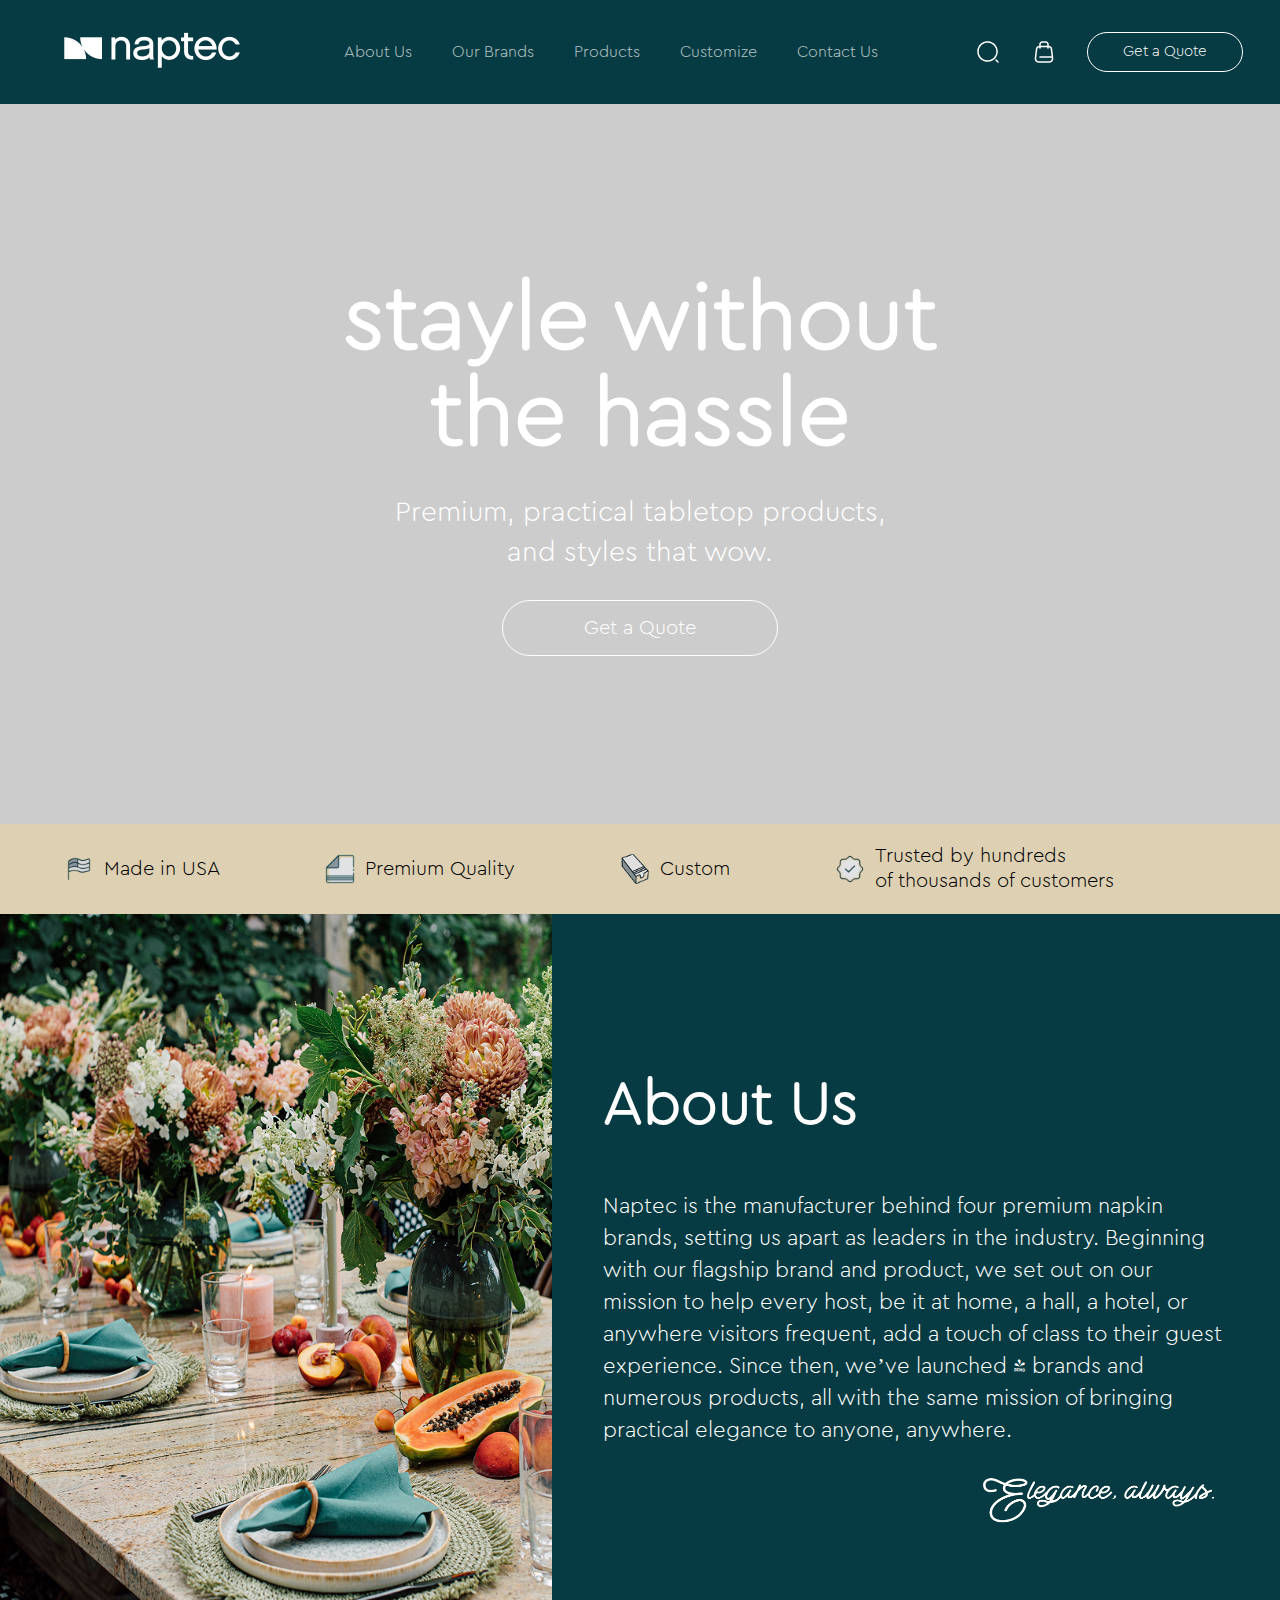
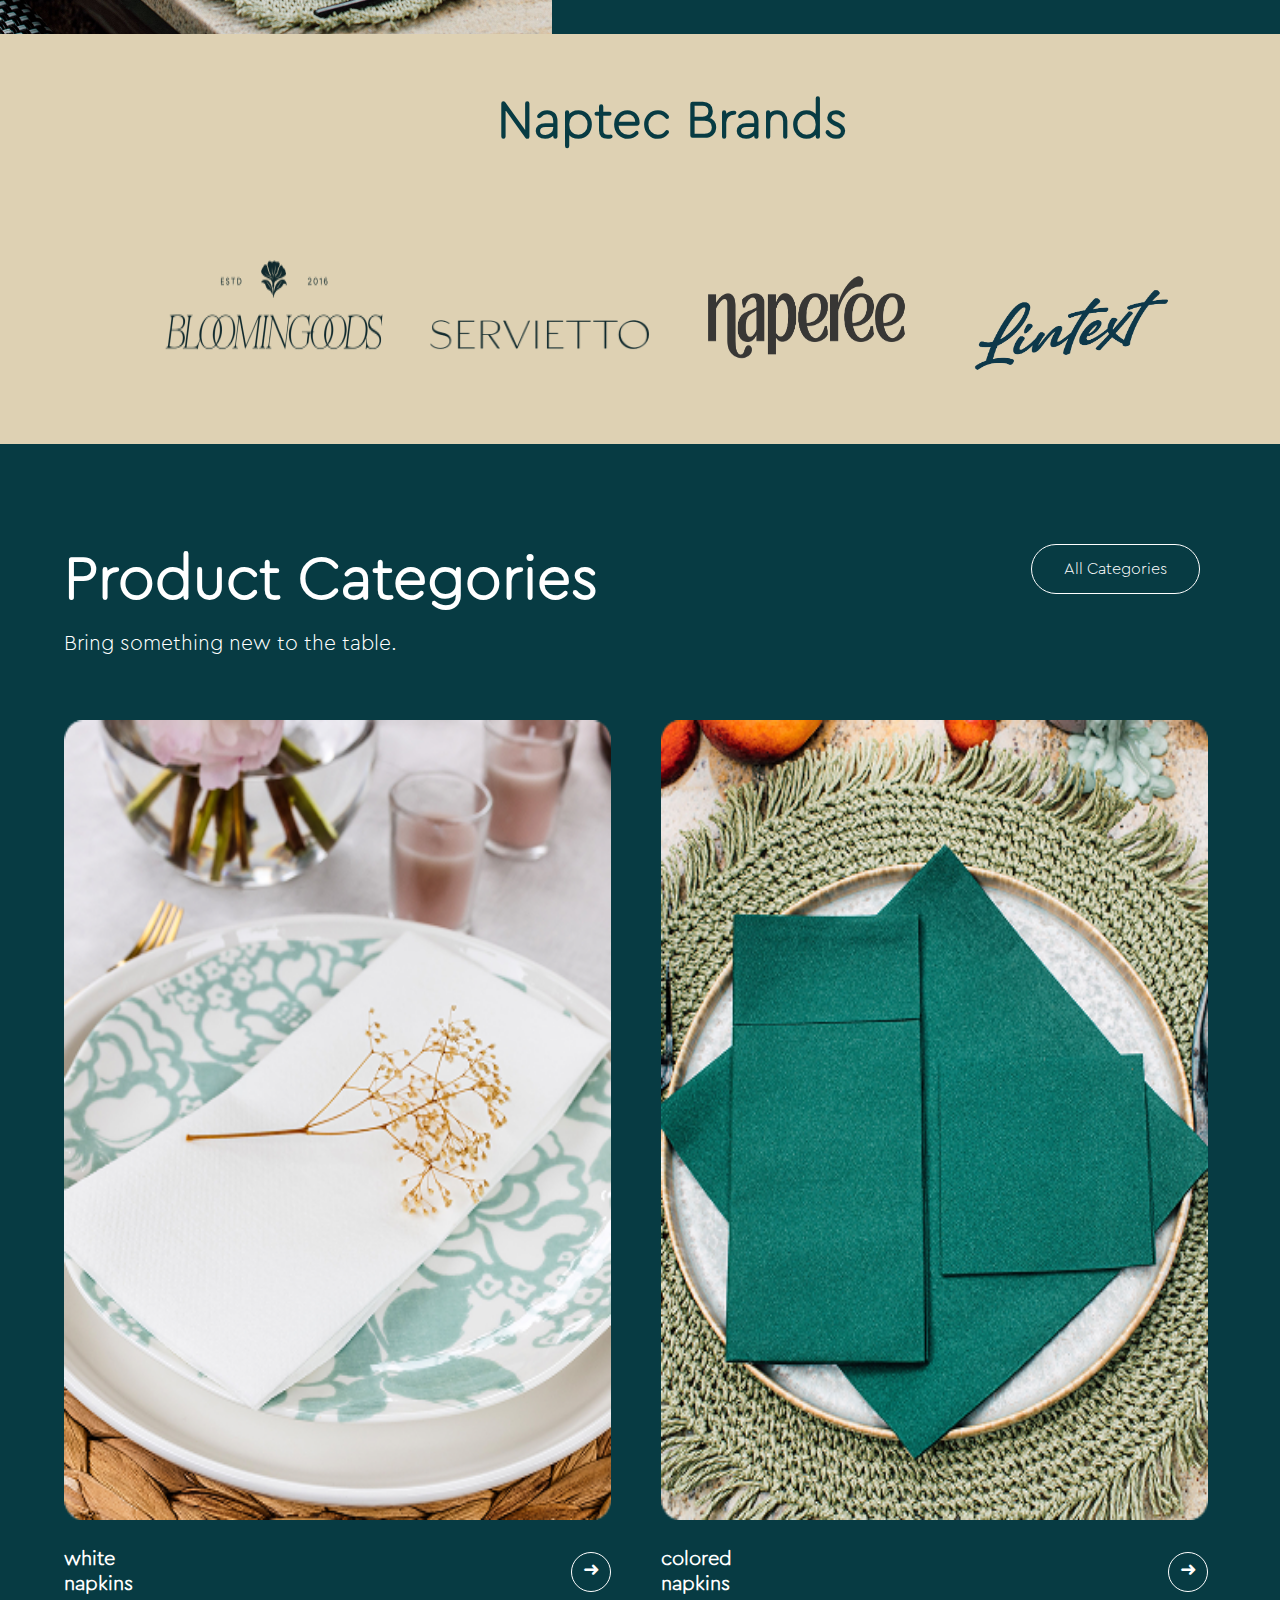
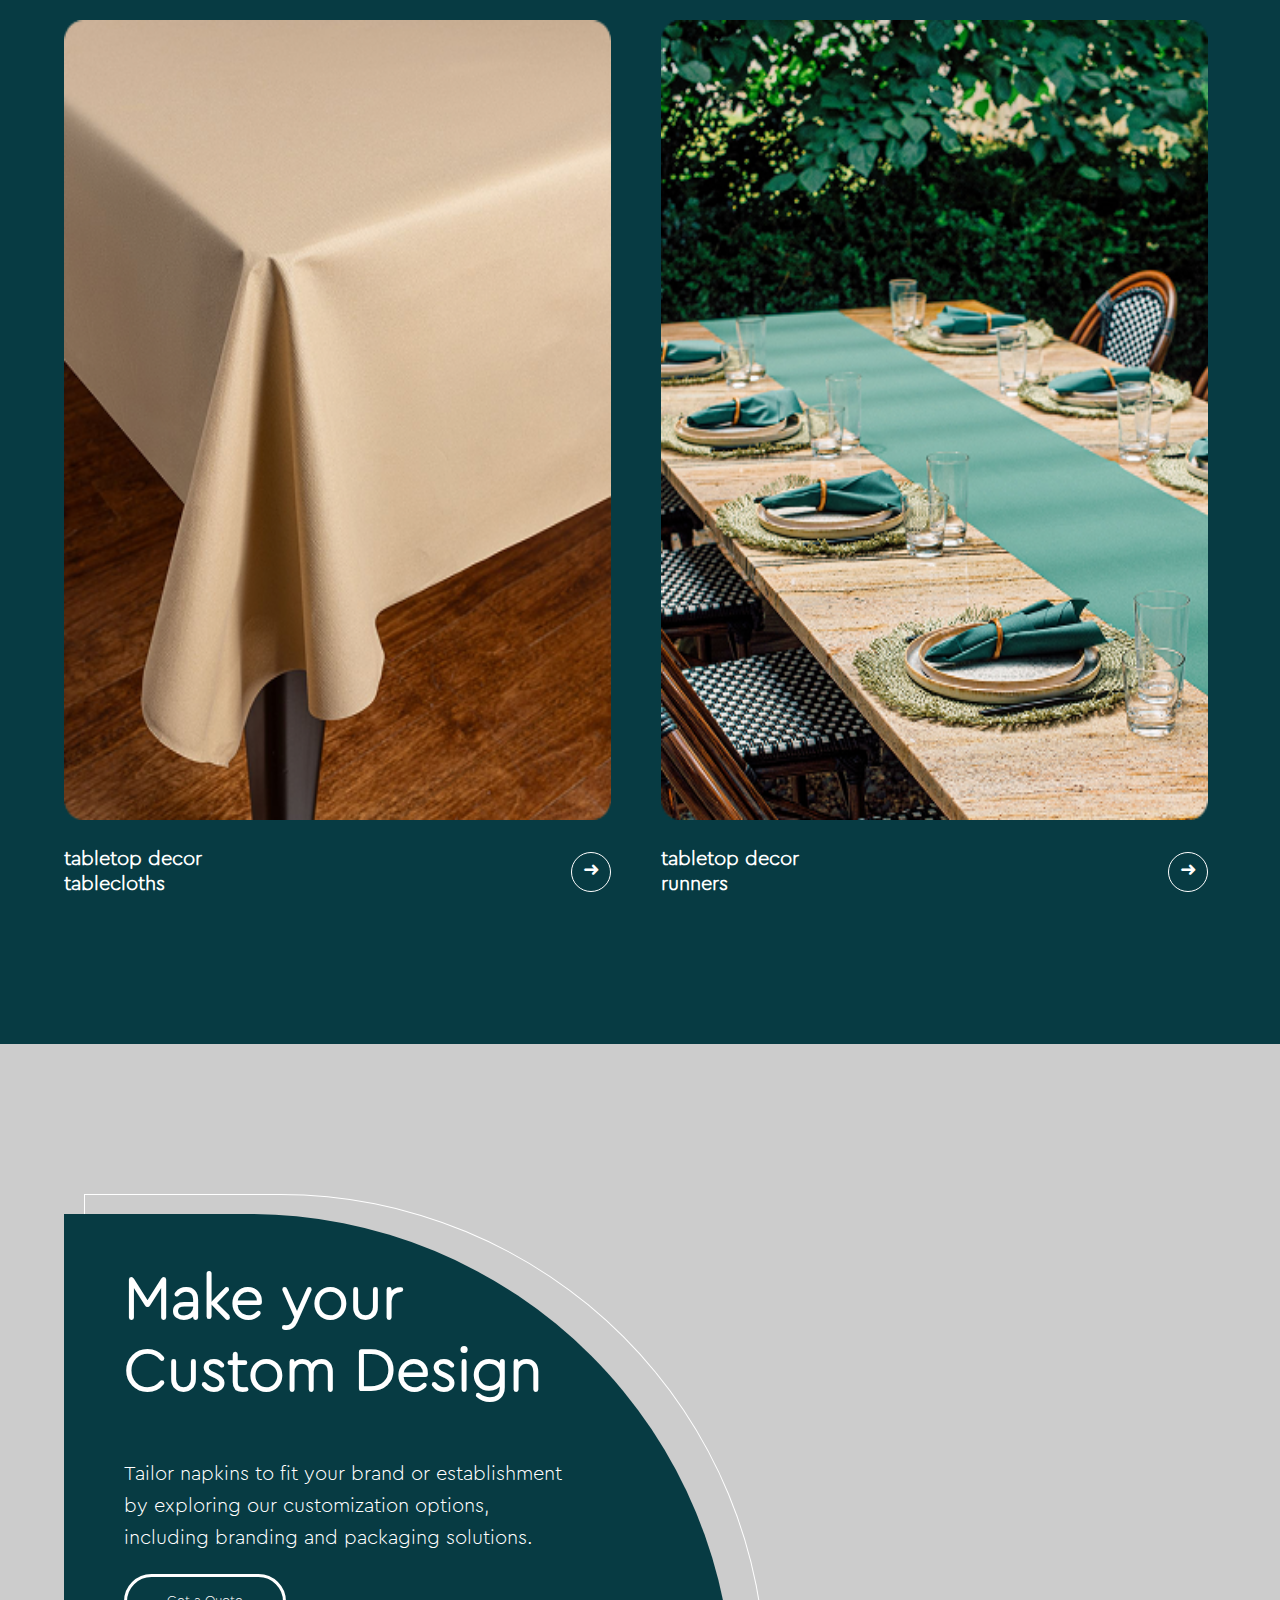
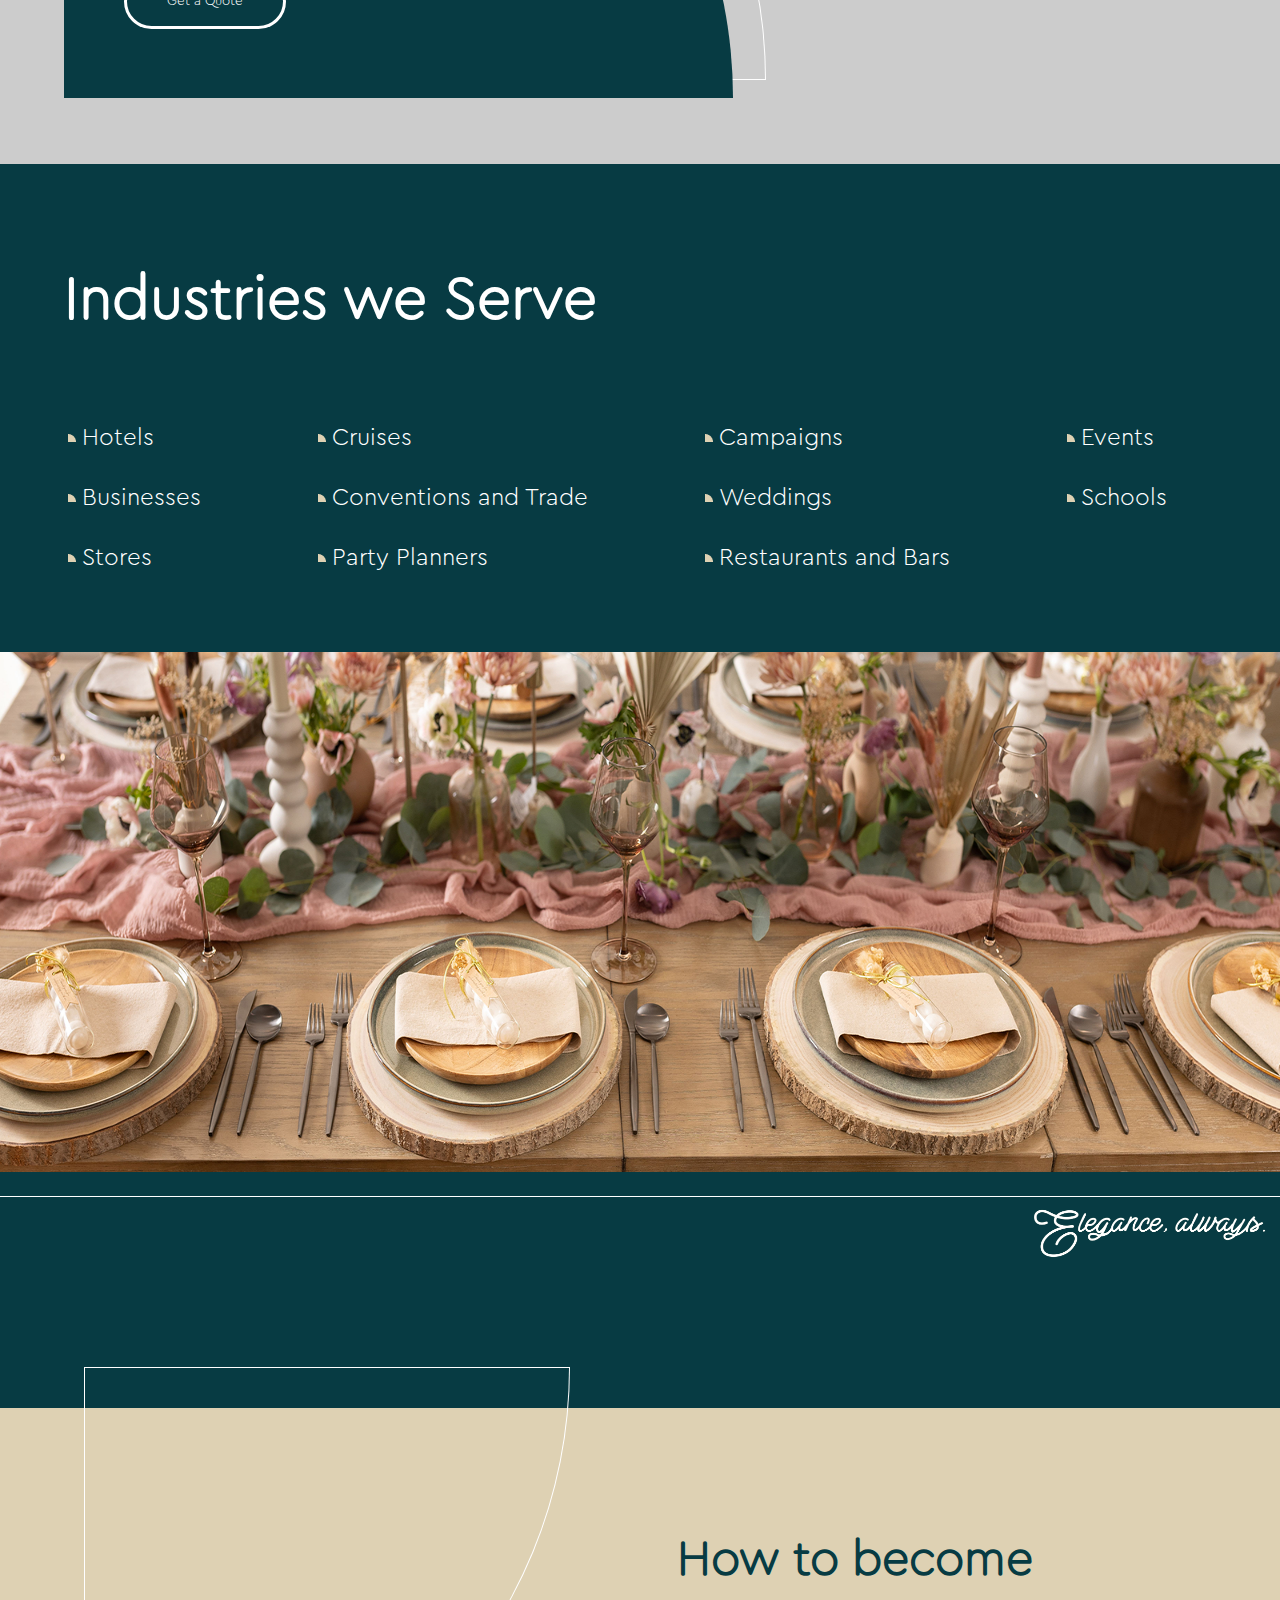
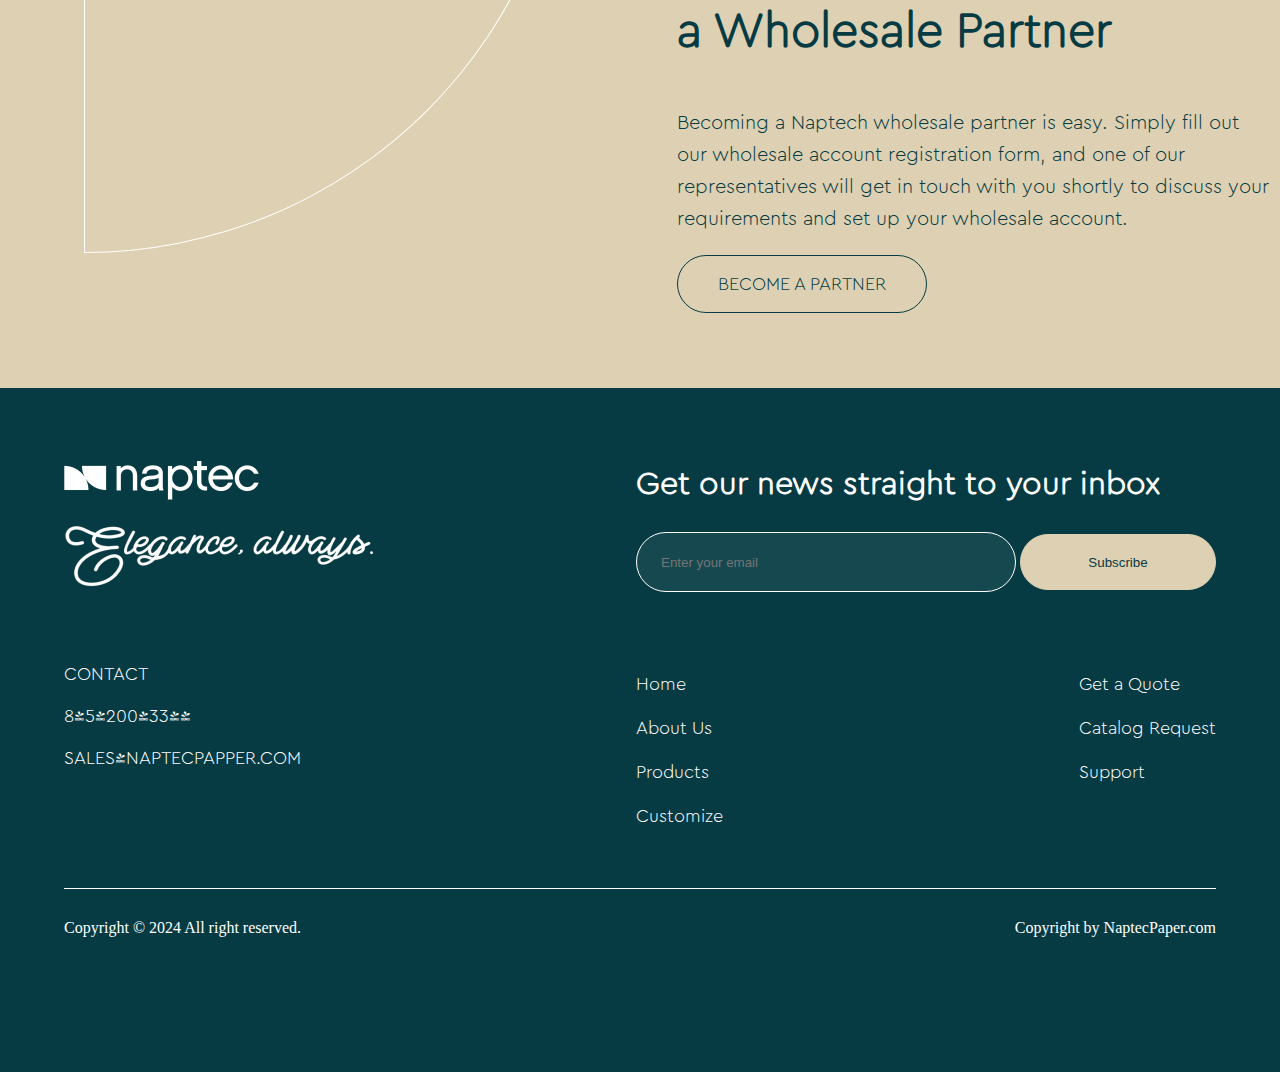
==== commit 051fc301: "7.45" ====
--- a/index.html
+++ b/index.html
@@ -6,7 +6,7 @@
     <link rel="stylesheet" href="stayle.css" />
 
     <script src="main.js" defer></script>
-    <title>Document</title>
+    <title>Naptec</title>
   </head>
   <body>
     <section class="nav-section">
@@ -26,7 +26,7 @@
             <li><a href="">Our Brands</a></li>
             <li><a href="">Products </a></li>
             <li><a href="">Customize</a></li>
-            <li><a href="">Contact Us</a></li>
+            <li><a href="./Contact.html">Contact Us</a></li>
           </ul>
         </div>
         <div class="acount-div">
@@ -43,7 +43,7 @@
       </div>
     </section>
 
-    <section class="stayle-section">
+    <section class="stayle-section add-class">
       <div class="stayle-div">
         <h1>stayle without <br />the hassle</h1>
         <p>
@@ -56,7 +56,7 @@
       </div>
     </section>
 
-    <section class="qaulity-section">
+    <section class="qaulity-section add-class">
       <div class="qaulity-div">
         <div class="qaulity">
           <div class="qaulity-flag">
@@ -88,7 +88,7 @@
       </div>
     </section>
 
-    <section class="about-section">
+    <section class="about-section add-class">
       <div class="about-img">
         <img src="./image/image2.png" alt="" />
       </div>
@@ -111,7 +111,7 @@
       </div>
     </section>
 
-    <section class="brands-section">
+    <section class="brands-section add-class">
       <div class="brands-div">
         <div>
           <div class="brand-title">
@@ -119,7 +119,7 @@
           </div>
           <div class="all-brands">
             <div class="brand">
-              <div class="brand-img">
+              <div class="brand-img bloom">
                 <img src="./image/brands1.png" alt="" />
               </div>
               <p class="brand-elemt">
@@ -164,7 +164,7 @@
       </div>
     </section>
 
-    <section class="product-section">
+    <section class="product-section add-class">
       <div class="product-div">
         <div class="product-title">
           <div class="product-h2">
@@ -225,7 +225,7 @@
         </div>
       </div>
     </section>
-    <section class="custome-section">
+    <section class="custome-section add-class">
       <div class="custome-div">
         <div class="custome-desing">
           <div class="desing">
@@ -244,7 +244,7 @@
       </div>
     </section>
 
-    <section class="sevice-section">
+    <section class="sevice-section add-class">
       <div class="service-div">
         <div class="service-content">
           <h2>Industries we Serve</h2>
@@ -265,11 +265,11 @@
       </div>
     </section>
 
-    <section class="image-section">
+    <section class="image-section add-class">
       <img src="./image/image4.png" alt="" />
     </section>
 
-    <section class="sinateur2-section">
+    <section class="sinateur2-section add-class">
       <div class="sinateur2-div">
         <div class="sinateur2-image">
           <img src="./image/sinateur.png" alt="" />
@@ -277,7 +277,7 @@
       </div>
     </section>
 
-    <section class="partner-section">
+    <section class="partner-section add-class">
       <div class="partner-div">
         <div class="partner-containre">
           <div class="partner-div-img">
@@ -300,7 +300,7 @@
       </div>
     </section>
 
-    <section class="foot-section">
+    <section class="foot-section add-class">
       <div class="foot-div">
         <div class="foot-contact">
           <div class="foot-image">
--- a/stayle.css
+++ b/stayle.css
@@ -7,8 +7,11 @@
   margin: 0px;
   padding: 0px;
 }
-
-@media (min-width: 1100px) and (max-width: 1300px) {
+.add-class1 {
+  transition: all 0.3s ease-in-out;
+}
+
+@media (min-width: 1120px) and (max-width: 1300px) {
   .menu-div {
     display: none;
   }
@@ -25,7 +28,6 @@
     width: 90%;
     height: 104px;
     margin: 0% 5%;
-    row-gap: auto;
   }
   .nav-bar ul {
     display: flex;
@@ -33,12 +35,10 @@
     align-items: center;
     list-style: none;
     flex-wrap: wrap;
-    width: auto;
-  }
-  .nav-bar li {
-    margin-left: 6%;
-    width: 92px;
-  }
+    column-gap: 40px;
+    padding: 0px;
+  }
+
   .nav-bar a {
     text-decoration: none;
     color: #fff;
@@ -186,8 +186,9 @@
     width: 95%;
     margin-left: 5%;
     display: flex;
-    justify-content: space-between;
-    align-items: center;
+    justify-content: start;
+    align-items: center;
+    column-gap: 105px;
   }
   .qaulity {
     display: flex;
@@ -196,55 +197,56 @@
     gap: 10px;
   }
   .qaulity-flag {
-    width: 40px;
-    height: 40px;
+    width: 30px;
+    height: 30px;
   }
   .qaulity-flag img {
     width: 100%;
     height: 100%;
+    object-fit: cover;
   }
   .qaulity p {
+    font-family: fontspring;
+    font-size: 20px;
+    white-space: nowrap;
+    letter-spacing: 0%;
+  }
+  .about-section {
+    width: 100%;
+    height: 720px;
+    display: flex;
+    justify-content: center;
+    align-items: center;
+  }
+  .about-img {
+    width: 45%;
+    height: 100%;
+  }
+  .about-img img {
+    width: 100%;
+    height: 100%;
+  }
+  .about-div {
+    width: 51%;
+    height: 100%;
+    display: flex;
+    justify-content: center;
+    align-items: center;
+    background-color: #073b43;
+    padding: 0px 4%;
+  }
+  .about-disc h2 {
+    font-family: fontspring;
+    font-size: 60px;
+    line-height: 72px;
+    letter-spacing: 0%;
+    color: #fff;
+  }
+  .about-disc p {
     font-family: fontspring;
     font-size: 22px;
     line-height: 32px;
     letter-spacing: 0%;
-  }
-  .about-section {
-    width: 100%;
-    height: 720px;
-    display: flex;
-    justify-content: center;
-    align-items: center;
-  }
-  .about-img {
-    width: 45%;
-    height: 100%;
-  }
-  .about-img img {
-    width: 100%;
-    height: 100%;
-  }
-  .about-div {
-    width: 51%;
-    height: 100%;
-    display: flex;
-    justify-content: center;
-    align-items: center;
-    background-color: #073b43;
-    padding: 0px 4%;
-  }
-  .about-disc h2 {
-    font-family: fontspring;
-    font-size: 60px;
-    line-height: 72px;
-    letter-spacing: 0%;
-    color: #fff;
-  }
-  .about-disc p {
-    font-family: fontspring;
-    font-size: 22px;
-    line-height: 32px;
-    letter-spacing: 0%;
     color: #fff;
   }
   .about-sin {
@@ -259,6 +261,7 @@
   }
   .brands-section {
     width: 100%;
+    height: 410px;
     background-color: #ded1b3;
     display: flex;
     justify-content: center;
@@ -278,6 +281,7 @@
     letter-spacing: 0%;
     text-align: center;
     color: #073b43;
+    margin-bottom: 0px;
   }
   .all-brands {
     display: flex;
@@ -451,12 +455,14 @@
     align-items: center;
     justify-content: center;
     transition: all 0.3s ease-in-out;
+    padding-bottom: 5px;
+    box-sizing: border-box;
   }
   .arrow::after {
     content: "➜"; /* Unicode arrow */
     font-size: 20px;
     color: #fff;
-    transition: all 0.3s ease-in-out;
+    transition: all 0.1s ease-in-out;
   }
   .product:hover {
     cursor: pointer;
@@ -484,7 +490,7 @@
     position: relative;
   }
   .custome-desing {
-    width: 699px;
+    width: 609px;
     height: 484px;
     border-top-right-radius: 620px;
     background-color: #073b43;
@@ -497,7 +503,7 @@
   }
   .custome-div::before {
     content: "";
-    width: 759px;
+    width: 680px;
     height: 484px;
     border-top-right-radius: 620px;
     border: 1px solid white;
@@ -836,11 +842,11 @@
     justify-content: center;
     align-items: center;
     list-style: none;
-  }
-  .nav-bar li {
-    margin-left: 6%;
-    width: 92px;
-  }
+    column-gap: 40px;
+    margin: 0px;
+    padding: 0px;
+  }
+
   .nav-bar a {
     text-decoration: none;
     color: #fff;
@@ -988,8 +994,9 @@
     width: 95%;
     margin-left: 5%;
     display: flex;
-    justify-content: space-between;
-    align-items: center;
+    justify-content: start;
+    align-items: center;
+    column-gap: 165px;
   }
   .qaulity {
     display: flex;
@@ -998,18 +1005,19 @@
     gap: 10px;
   }
   .qaulity-flag {
-    width: 40px;
-    height: 40px;
+    width: 30px;
+    height: 30px;
   }
   .qaulity-flag img {
     width: 100%;
     height: 100%;
+    object-fit: cover;
   }
   .qaulity p {
     font-family: fontspring;
-    font-size: 22px;
-    line-height: 32px;
-    letter-spacing: 0%;
+    font-size: 20px;
+    letter-spacing: 0%;
+    white-space: nowrap;
   }
   .about-section {
     width: 100%;
@@ -1211,7 +1219,7 @@
     background-color: #fff;
   }
   .all-product {
-    max-width: 100%;
+    width: 100%;
 
     display: flex;
     padding-right: 80px;
@@ -1219,7 +1227,7 @@
     gap: 40px;
   }
   .product {
-    width: auto;
+    width: 22.4%;
     height: 420px;
   }
   .product-image {
@@ -1256,7 +1264,7 @@
     content: "➜"; /* Unicode arrow */
     font-size: 20px;
     color: #fff;
-    transition: all 0.3s ease-in-out;
+    transition: all 0.1s ease-in-out;
   }
   .product:hover {
     cursor: pointer;
@@ -1607,7 +1615,13 @@
     color: white;
   }
 }
-@media (min-width: 990px) and (max-width: 1100px) {
+@media (min-width: 1600px) {
+  .add-class {
+    width: 1600px;
+    margin: 0px auto;
+  }
+}
+@media (min-width: 990px) and (max-width: 1120px) {
   .menu-div {
     display: none;
   }
@@ -1631,12 +1645,10 @@
     align-items: center;
     list-style: none;
     flex-wrap: wrap;
-    width: auto;
-  }
-  .nav-bar li {
-    margin-left: 6%;
-    width: 92px;
-  }
+    column-gap: 40px;
+    padding: 0px;
+  }
+
   .nav-bar a {
     text-decoration: none;
     color: #fff;
@@ -1784,65 +1796,67 @@
     width: 95%;
     margin-left: 5%;
     display: flex;
-    justify-content: space-between;
-    align-items: center;
+    justify-content: start;
+    align-items: center;
+    column-gap: 90px;
   }
   .qaulity {
     display: flex;
-    justify-content: center;
+    justify-content: start;
     align-items: center;
     gap: 10px;
   }
   .qaulity-flag {
-    width: 40px;
-    height: 40px;
+    width: 30px;
+    height: 30px;
   }
   .qaulity-flag img {
     width: 100%;
     height: 100%;
+    object-fit: cover;
   }
   .qaulity p {
+    font-family: fontspring;
+    font-size: 16px;
+
+    letter-spacing: 0%;
+  }
+  .about-section {
+    width: 100%;
+    height: 720px;
+    display: flex;
+    justify-content: center;
+    align-items: center;
+  }
+  .about-img {
+    width: 45%;
+    height: 100%;
+  }
+  .about-img img {
+    width: 100%;
+    height: 100%;
+  }
+  .about-div {
+    width: 51%;
+    height: 100%;
+    display: flex;
+    justify-content: center;
+    align-items: center;
+    background-color: #073b43;
+    padding: 0px 4%;
+  }
+  .about-disc h2 {
+    font-family: fontspring;
+    font-size: 60px;
+    line-height: 72px;
+    letter-spacing: 0%;
+    color: #fff;
+  }
+  .about-disc p {
     font-family: fontspring;
     font-size: 22px;
     line-height: 32px;
     letter-spacing: 0%;
-  }
-  .about-section {
-    width: 100%;
-    height: 720px;
-    display: flex;
-    justify-content: center;
-    align-items: center;
-  }
-  .about-img {
-    width: 45%;
-    height: 100%;
-  }
-  .about-img img {
-    width: 100%;
-    height: 100%;
-  }
-  .about-div {
-    width: 51%;
-    height: 100%;
-    display: flex;
-    justify-content: center;
-    align-items: center;
-    background-color: #073b43;
-    padding: 0px 4%;
-  }
-  .about-disc h2 {
-    font-family: fontspring;
-    font-size: 60px;
-    line-height: 72px;
-    letter-spacing: 0%;
-    color: #fff;
-  }
-  .about-disc p {
-    font-family: fontspring;
-    font-size: 22px;
-    line-height: 32px;
-    letter-spacing: 0%;
     color: #fff;
   }
   .about-sin {
@@ -1857,6 +1871,7 @@
   }
   .brands-section {
     width: 100%;
+    height: 400px;
     background-color: #ded1b3;
     display: flex;
     justify-content: center;
@@ -1876,6 +1891,7 @@
     letter-spacing: 0%;
     text-align: center;
     color: #073b43;
+    margin-top: 0px;
   }
   .all-brands {
     display: flex;
@@ -1884,8 +1900,8 @@
     gap: 15px;
   }
   .brand-img {
-    width: 220px;
-    height: 50px;
+    width: 200px;
+    height: 60px;
     transition: all 0.5s ease-in-out;
     position: relative;
     top: 110px;
@@ -1898,6 +1914,9 @@
   .sarvitto {
     height: 30px;
     margin-top: 10px;
+  }
+  .bloom {
+    top: 100px;
   }
   .brand {
     display: flex;
@@ -2049,12 +2068,14 @@
     align-items: center;
     justify-content: center;
     transition: all 0.3s ease-in-out;
+    padding-bottom: 4px;
+    box-sizing: border-box;
   }
   .arrow::after {
     content: "➜"; /* Unicode arrow */
     font-size: 20px;
     color: #fff;
-    transition: all 0.3s ease-in-out;
+    transition: all 0.1s ease-in-out;
   }
   .product:hover {
     cursor: pointer;
@@ -2082,7 +2103,7 @@
     position: relative;
   }
   .custome-desing {
-    width: 699px;
+    width: 609px;
     height: 484px;
     border-top-right-radius: 620px;
     background-color: #073b43;
@@ -2095,7 +2116,7 @@
   }
   .custome-div::before {
     content: "";
-    width: 759px;
+    width: 680px;
     height: 484px;
     border-top-right-radius: 620px;
     border: 1px solid white;
@@ -2253,7 +2274,7 @@
     background-size: cover;
     background-repeat: no-repeat;
     position: relative;
-    top: -136px;
+    top: -146px;
   }
   .partner-image::after {
     content: "";
@@ -2710,11 +2731,11 @@
   }
   .brands-section {
     width: 100%;
-    height: 800px;
+    min-height: 450px;
     background-color: #ded1b3;
     display: flex;
     justify-content: center;
-    align-items: center;
+    align-items: start;
   }
   .brands-div {
     width: 95%;
@@ -2732,14 +2753,15 @@
     color: #073b43;
   }
   .all-brands {
-    display: grid;
-    grid-template-columns: repeat(2, auto);
-    grid-template-rows: repeat(2, auto);
-    column-gap: 100px;
+    display: flex;
+    align-items: center;
+    justify-content: center;
+    gap: 15px;
+    flex-wrap: wrap;
   }
   .brand-img {
-    width: 300px;
-    height: 100px;
+    width: 200px;
+    height: 60px;
     transition: all 0.5s ease-in-out;
     position: relative;
     top: 110px;
@@ -2751,7 +2773,10 @@
   }
   .sarvitto {
     height: 30px;
-    margin-top: 60px;
+    margin-top: 10px;
+  }
+  .bloom {
+    top: 100px;
   }
   .brand {
     display: flex;
@@ -2759,7 +2784,7 @@
     justify-content: start;
     align-items: center;
     min-height: 250px;
-    width: 220px;
+    width: 310px;
   }
   .brand p {
     font-family: fontspring;
@@ -2798,10 +2823,6 @@
 
   .brand:hover .brand-img {
     top: 0px;
-  }
-  .brand:hover .brand-img {
-    width: 150px;
-    height: 40px;
   }
 
   .brand:hover .sarvitto {
@@ -2901,12 +2922,15 @@
     align-items: center;
     justify-content: center;
     transition: all 0.3s ease-in-out;
+    padding-bottom: 3px;
+    box-sizing: border-box;
+    margin-right: 2px;
   }
   .arrow::after {
     content: "➜"; /* Unicode arrow */
     font-size: 20px;
     color: #fff;
-    transition: all 0.3s ease-in-out;
+    transition: all 0.1s ease-in-out;
   }
   .product:hover {
     cursor: pointer;
@@ -2917,7 +2941,6 @@
   .product:hover .arrow::after {
     transform: rotate(-90deg);
     color: #073b43;
-    margin-right: 4px;
   }
 
   .custome-section {
@@ -2934,7 +2957,7 @@
     position: relative;
   }
   .custome-desing {
-    width: 600px;
+    width: 510px;
     height: 434px;
     border-top-right-radius: 620px;
     background-color: #073b43;
@@ -2948,7 +2971,7 @@
   }
   .custome-div::before {
     content: "";
-    width: 659px;
+    width: 569px;
     height: 434px;
     border-top-right-radius: 620px;
     border: 1px solid white;
@@ -3099,8 +3122,11 @@
     margin-left: 5%;
   }
 
+  .partner-div-img {
+    width: 100%;
+  }
   .partner-image {
-    width: 670px;
+    width: 97%;
     height: 350px;
     border-width: 1px;
 
@@ -3113,7 +3139,7 @@
   }
   .partner-image::after {
     content: "";
-    width: 690px;
+    width: 103%;
     height: 350px;
     border: 1px solid white;
 
@@ -3308,7 +3334,7 @@
   .close-div {
     position: absolute;
     top: 28px;
-    left: 45px;
+    left: 40px;
     width: 50px;
     height: 50px;
   }
@@ -3455,7 +3481,7 @@
   }
   .stayle-div h1 {
     font-family: fontspring;
-    font-size: 92px;
+    font-size: 82px;
     line-height: 96px;
     text-align: center;
     color: white;
@@ -3580,11 +3606,11 @@
   }
   .brands-section {
     width: 100%;
-    height: 800px;
+    min-height: 450px;
     background-color: #ded1b3;
     display: flex;
     justify-content: center;
-    align-items: center;
+    align-items: start;
   }
   .brands-div {
     width: 95%;
@@ -3602,14 +3628,15 @@
     color: #073b43;
   }
   .all-brands {
-    display: grid;
-    grid-template-columns: repeat(2, auto);
-    grid-template-rows: repeat(2, auto);
-    column-gap: 100px;
+    display: flex;
+    align-items: center;
+    justify-content: center;
+    gap: 15px;
+    flex-wrap: wrap;
   }
   .brand-img {
-    width: 220px;
-    height: 100px;
+    width: 150px;
+    height: 60px;
     transition: all 0.5s ease-in-out;
     position: relative;
     top: 110px;
@@ -3621,7 +3648,10 @@
   }
   .sarvitto {
     height: 30px;
-    margin-top: 60px;
+    margin-top: 10px;
+  }
+  .bloom {
+    top: 100px;
   }
   .brand {
     display: flex;
@@ -3629,7 +3659,7 @@
     justify-content: start;
     align-items: center;
     min-height: 250px;
-    width: 220px;
+    width: 270px;
   }
   .brand p {
     font-family: fontspring;
@@ -3774,12 +3804,15 @@
     align-items: center;
     justify-content: center;
     transition: all 0.3s ease-in-out;
+    padding-bottom: 2px;
+
+    box-sizing: border-box;
   }
   .arrow::after {
     content: "➜"; /* Unicode arrow */
     font-size: 20px;
     color: #fff;
-    transition: all 0.3s ease-in-out;
+    transition: all 0.1s ease-in-out;
   }
   .product:hover {
     cursor: pointer;
@@ -3790,7 +3823,7 @@
   .product:hover .arrow::after {
     transform: rotate(-90deg);
     color: #073b43;
-    margin-right: 4px;
+    margin-right: 2px;
   }
 
   .custome-section {
@@ -3807,7 +3840,7 @@
     position: relative;
   }
   .custome-desing {
-    width: 550px;
+    width: 450px;
     height: 434px;
     border-top-right-radius: 620px;
     background-color: #073b43;
@@ -3821,7 +3854,7 @@
   }
   .custome-div::before {
     content: "";
-    width: 569px;
+    width: 470px;
     height: 434px;
     border-top-right-radius: 620px;
     border: 1px solid white;
@@ -3830,20 +3863,21 @@
     left: 20px;
   }
   .desing {
+    padding: 20px 80px 40px 0px;
     max-width: 439px;
     max-height: 344px;
   }
   .desing h2 {
     font-family: fontspring;
-    font-size: 48px;
-    line-height: 72px;
+    font-size: 38px;
+
     letter-spacing: 0%;
     color: white;
   }
   .desing p {
     font-family: fontspring;
     color: white;
-    font-size: 20px;
+    font-size: 18px;
     line-height: 32px;
     letter-spacing: 0%;
   }
@@ -3880,7 +3914,7 @@
   .service-content h2 {
     font-family: fontspring;
     font-weight: 500px;
-    font-size: 60px;
+    font-size: 48px;
     line-height: 72px;
     letter-spacing: 0%;
     vertical-align: middle;
@@ -3898,7 +3932,7 @@
     margin-left: 18px;
     font-family: fontspring;
     font-weight: 300px;
-    font-size: 24px;
+    font-size: 20px;
     line-height: 36px;
     letter-spacing: 0%;
     vertical-align: middle;
@@ -3971,9 +4005,11 @@
     align-items: start;
     margin-left: 5%;
   }
-
+  .partner-div-img {
+    width: 100%;
+  }
   .partner-image {
-    width: 550px;
+    width: 97%;
     height: 350px;
     border-width: 1px;
 
@@ -3986,7 +4022,7 @@
   }
   .partner-image::after {
     content: "";
-    width: 570px;
+    width: 103%;
     height: 350px;
     border: 1px solid white;
 
@@ -4101,6 +4137,7 @@
     display: flex;
     justify-content: space-between;
     align-items: center;
+    gap: 10px;
   }
   .foot-sub input {
     width: 320px;
@@ -4163,8 +4200,8 @@
 
 @media (min-width: 500px) and (max-width: 600px) {
   .menu-div {
-    width: 60px;
-    height: 60px;
+    width: 40px;
+    height: 40px;
     margin-left: 5%;
     background-color: #073b43;
     border-style: none;
@@ -4184,10 +4221,10 @@
 
   .close-div {
     position: absolute;
-    top: 28px;
-    left: 5%;
-    width: 50px;
-    height: 50px;
+    top: 38px;
+    left: 6%;
+    width: 30px;
+    height: 30px;
   }
   .close-div img {
     width: 100%;
@@ -4201,12 +4238,20 @@
 
   .nav-bar {
     display: flex;
-    justify-content: space-between;
-    align-items: center;
-    width: 95%;
+    justify-content: start;
+    align-items: center;
+    width: 100%;
     height: 104px;
-
+    column-gap: 100px;
     position: relative;
+  }
+  .logo {
+    width: 150px;
+    height: 30px;
+  }
+  .logo img {
+    width: 100%;
+    height: 100%;
   }
   .nav-bar ul {
     margin: 0px;
@@ -4457,11 +4502,11 @@
   }
   .brands-section {
     width: 100%;
-    height: 800px;
+    height: 680px;
     background-color: #ded1b3;
     display: flex;
     justify-content: center;
-    align-items: center;
+    align-items: start;
   }
   .brands-div {
     width: 95%;
@@ -4479,12 +4524,15 @@
     color: #073b43;
   }
   .all-brands {
-    display: grid;
-    grid-template-columns: repeat(2, auto);
-    grid-template-rows: repeat(2, auto);
-    column-gap: 20px;
+    display: flex;
+    align-items: center;
+    justify-content: center;
+    gap: 15px;
+    flex-wrap: wrap;
   }
   .brand-img {
+    width: 130px;
+    height: 60px;
     transition: all 0.5s ease-in-out;
     position: relative;
     top: 110px;
@@ -4496,15 +4544,18 @@
   }
   .sarvitto {
     height: 30px;
-    margin-top: 40px;
+    margin-top: 10px;
+  }
+  .bloom {
+    top: 100px;
   }
   .brand {
     display: flex;
     flex-direction: column;
     justify-content: start;
     align-items: center;
-    min-height: 250px;
-    width: 220px;
+    height: 250px;
+    width: 230px;
   }
   .brand p {
     font-family: fontspring;
@@ -4648,12 +4699,14 @@
     align-items: center;
     justify-content: center;
     transition: all 0.3s ease-in-out;
+    padding-bottom: 2px;
+    box-sizing: border-box;
   }
   .arrow::after {
     content: "➜"; /* Unicode arrow */
     font-size: 20px;
     color: #fff;
-    transition: all 0.3s ease-in-out;
+    transition: all 0.1s ease-in-out;
   }
   .product:hover {
     cursor: pointer;
@@ -5041,8 +5094,8 @@
 
 @media (min-width: 400px) and (max-width: 500px) {
   .menu-div {
-    width: 40px;
-    height: 40px;
+    width: 30px;
+    height: 30px;
     margin-left: 5%;
     background-color: #073b43;
     border-style: none;
@@ -5062,10 +5115,10 @@
 
   .close-div {
     position: absolute;
-    top: 28px;
-    left: 5%;
-    width: 40px;
-    height: 40px;
+    top: 38px;
+    left: 6%;
+    width: 25px;
+    height: 25px;
   }
   .close-div img {
     width: 100%;
@@ -5076,13 +5129,21 @@
     width: 100%;
     background-color: #073b43;
   }
-
+  .logo {
+    width: 130px;
+    height: 25px;
+  }
+  .logo img {
+    width: 100%;
+    height: 100%;
+  }
   .nav-bar {
     display: flex;
-    justify-content: space-between;
-    align-items: center;
-    width: 99%;
+    justify-content: center;
+    align-items: center;
+    width: 100%;
     height: 104px;
+    column-gap: 70px;
 
     position: relative;
   }
@@ -5145,7 +5206,7 @@
     justify-content: center;
     align-items: center;
     gap: 15px;
-    margin-left: 15px;
+    margin-left: 10px;
   }
   .acount-div div {
     margin-left: 10%;
@@ -5155,8 +5216,8 @@
     margin-left: 20%;
   }
   .search {
-    height: 40px;
-    width: 40px;
+    height: 30px;
+    width: 30px;
     display: flex;
     justify-content: center;
     align-items: center;
@@ -5166,8 +5227,8 @@
     width: 24px;
   }
   .shopping {
-    height: 40px;
-    width: 40px;
+    height: 30px;
+    width: 30px;
     display: flex;
     justify-content: center;
     align-items: center;
@@ -5211,7 +5272,7 @@
   }
   .stayle-div h1 {
     font-family: fontspring;
-    font-size: 60px;
+    font-size: 48px;
     line-height: 96px;
     text-align: center;
     color: white;
@@ -5221,7 +5282,7 @@
   }
   .stayle-div p {
     font-family: fontspring;
-    font-size: 20px;
+    font-size: 18px;
     line-height: 40px;
     text-align: center;
     color: white;
@@ -5262,14 +5323,14 @@
     width: 95%;
     margin-left: 5%;
     display: grid;
-    grid-template-columns: repeat(2, 200px);
+    grid-template-columns: repeat(2, 180px);
     grid-template-rows: repeat(2, auto);
   }
   .qaulity {
     display: flex;
     justify-content: start;
     align-items: center;
-    gap: 10px;
+    gap: 1px;
   }
   .qaulity-flag {
     width: 40px;
@@ -5282,7 +5343,7 @@
   .qaulity p {
     font-family: fontspring;
     font-size: 16px;
-    line-height: 32px;
+
     letter-spacing: 0%;
   }
   .about-section {
@@ -5312,14 +5373,14 @@
   }
   .about-disc h2 {
     font-family: fontspring;
-    font-size: 60px;
+    font-size: 48px;
     line-height: 72px;
     letter-spacing: 0%;
     color: #fff;
   }
   .about-disc p {
     font-family: fontspring;
-    font-size: 22px;
+    font-size: 20px;
     line-height: 32px;
     letter-spacing: 0%;
     color: #fff;
@@ -5336,14 +5397,14 @@
   }
   .brands-section {
     width: 100%;
-    height: 800px;
+    height: 680px;
     background-color: #ded1b3;
     display: flex;
     justify-content: center;
-    align-items: center;
+    align-items: start;
   }
   .brands-div {
-    width: 90%;
+    width: 95%;
     margin-left: 5%;
     display: flex;
     justify-content: center;
@@ -5351,20 +5412,22 @@
   }
   .brand-title h2 {
     font-family: fontspring;
-    font-size: 32px;
-
+    font-size: 38px;
+    line-height: 50px;
     letter-spacing: 0%;
     text-align: center;
     color: #073b43;
-    margin-top: 0%;
   }
   .all-brands {
-    display: grid;
-    grid-template-columns: repeat(2, 170px);
-    grid-template-rows: repeat(2, auto);
-    column-gap: 20px;
+    display: flex;
+    align-items: center;
+    justify-content: center;
+    gap: 15px;
+    flex-wrap: wrap;
   }
   .brand-img {
+    width: 120px;
+    height: 40px;
     transition: all 0.5s ease-in-out;
     position: relative;
     top: 110px;
@@ -5376,17 +5439,23 @@
   }
   .sarvitto {
     height: 30px;
-    margin-top: 40px;
+    margin-top: 10px;
+  }
+  .bloom {
+    top: 110px;
+    width: 140px;
   }
   .brand {
     display: flex;
     flex-direction: column;
     justify-content: start;
     align-items: center;
+    height: 220px;
+    width: 170px;
   }
   .brand p {
     font-family: fontspring;
-    font-size: 18px;
+    font-size: 16px;
     line-height: 24px;
     letter-spacing: 0%;
     text-align: center;
@@ -5397,7 +5466,7 @@
   .brand a {
     font-family: fontspring;
     font-weight: 300;
-    font-size: 18px;
+    font-size: 16px;
     line-height: 24px;
     letter-spacing: 0%;
     text-align: center;
@@ -5448,7 +5517,7 @@
     align-items: start;
     padding-bottom: 60px;
     padding-right: 30px;
-    gap: 10px;
+    gap: 0px;
   }
   .product-h2 h2 {
     font-family: fontspring;
@@ -5526,12 +5595,14 @@
     align-items: center;
     justify-content: center;
     transition: all 0.3s ease-in-out;
+    padding-bottom: 2px;
+    box-sizing: border-box;
   }
   .arrow::after {
     content: "➜"; /* Unicode arrow */
     font-size: 20px;
     color: #fff;
-    transition: all 0.3s ease-in-out;
+    transition: all 0.1s ease-in-out;
   }
   .product:hover {
     cursor: pointer;
@@ -5560,7 +5631,7 @@
   }
   .custome-desing {
     width: 90%;
-    height: 400px;
+    height: 360px;
     border-top-right-radius: 620px;
     background-color: #073b43;
     display: flex;
@@ -5574,7 +5645,7 @@
   .custome-div::before {
     content: "";
     width: 94%;
-    height: 400px;
+    height: 360px;
     border-top-right-radius: 620px;
     border: 1px solid white;
     position: absolute;
@@ -5588,7 +5659,7 @@
   }
   .desing h2 {
     font-family: fontspring;
-    font-size: 38px;
+    font-size: 28px;
     margin-top: 0%;
     letter-spacing: 0%;
     color: white;
@@ -5596,7 +5667,7 @@
   .desing p {
     font-family: fontspring;
     color: white;
-    font-size: 18px;
+    font-size: 16px;
 
     letter-spacing: 0%;
   }
@@ -5916,8 +5987,8 @@
 }
 @media (max-width: 400px) {
   .menu-div {
-    width: 40px;
-    height: 40px;
+    width: 30px;
+    height: 30px;
     margin-left: 5%;
     background-color: #073b43;
     border-style: none;
@@ -5937,10 +6008,10 @@
 
   .close-div {
     position: absolute;
-    top: 28px;
-    left: 5%;
-    width: 40px;
-    height: 40px;
+    top: 38px;
+    left: 4%;
+    width: 25px;
+    height: 25px;
   }
   .close-div img {
     width: 100%;
@@ -5951,23 +6022,23 @@
     width: 100%;
     background-color: #073b43;
   }
-
+  .logo {
+    width: 130px;
+    height: 25px;
+  }
+  .logo img {
+    width: 100%;
+    height: 100%;
+  }
   .nav-bar {
     display: flex;
-    justify-content: space-between;
-    align-items: center;
-    width: 99%;
+    justify-content: center;
+    align-items: center;
+    width: 96%;
     height: 104px;
+    column-gap: 70px;
 
     position: relative;
-  }
-  .logo {
-    width: 135px;
-    height: 30px;
-  }
-  .logo img {
-    width: 100%;
-    height: 100%;
   }
   .nav-bar ul {
     margin: 0px;
@@ -6027,8 +6098,8 @@
     display: flex;
     justify-content: center;
     align-items: center;
-    gap: 15px;
-    margin-left: 15px;
+    gap: 10px;
+    margin-left: 10px;
   }
   .acount-div div {
     margin-left: 10%;
@@ -6038,8 +6109,8 @@
     margin-left: 20%;
   }
   .search {
-    height: 40px;
-    width: 40px;
+    height: 30px;
+    width: 30px;
     display: flex;
     justify-content: center;
     align-items: center;
@@ -6049,8 +6120,8 @@
     width: 24px;
   }
   .shopping {
-    height: 40px;
-    width: 40px;
+    height: 30px;
+    width: 30px;
     display: flex;
     justify-content: center;
     align-items: center;
@@ -6094,8 +6165,8 @@
   }
   .stayle-div h1 {
     font-family: fontspring;
-    font-size: 45px;
-
+    font-size: 38px;
+    line-height: 40px;
     text-align: center;
     color: white;
     margin: 0px;
@@ -6104,23 +6175,23 @@
   }
   .stayle-div p {
     font-family: fontspring;
-    font-size: 20px;
-    line-height: 40px;
+    font-size: 14px;
+    line-height: 20px;
     text-align: center;
     color: white;
   }
 
   .stayle-div button {
     height: 56px;
-    width: 276px;
+    width: 206px;
     border-radius: 100px;
 
     background-color: transparent;
     border: 1px solid white;
     color: white;
     font-family: fontspring;
-    font-size: 20px;
-    line-height: 24px;
+    font-size: 16px;
+    line-height: 14px;
     transition: all 0.3s ease-in-out;
   }
   .stayle-div button:hover {
@@ -6146,18 +6217,17 @@
     margin-left: 5%;
     display: grid;
     grid-template-columns: repeat(2, 160px);
-    grid-template-rows: repeat(2, 44px);
-    gap: 50px;
+    grid-template-rows: repeat(2, auto);
   }
   .qaulity {
     display: flex;
     justify-content: start;
     align-items: center;
-    gap: 10px;
+    gap: 1px;
   }
   .qaulity-flag {
-    width: 40px;
-    height: 40px;
+    width: 35px;
+    height: 35px;
   }
   .qaulity-flag img {
     width: 100%;
@@ -6165,10 +6235,9 @@
   }
   .qaulity p {
     font-family: fontspring;
-    font-size: 16px;
-    letter-spacing: 0%;
-    margin: 0%;
-    color: #073b43;
+    font-size: 14px;
+
+    letter-spacing: 0%;
   }
   .about-section {
     width: 100%;
@@ -6197,15 +6266,15 @@
   }
   .about-disc h2 {
     font-family: fontspring;
-    font-size: 42px;
+    font-size: 48px;
     line-height: 72px;
     letter-spacing: 0%;
     color: #fff;
   }
   .about-disc p {
     font-family: fontspring;
-    font-size: 16px;
-    line-height: 32px;
+    font-size: 18px;
+    line-height: 22px;
     letter-spacing: 0%;
     color: #fff;
   }
@@ -6221,14 +6290,14 @@
   }
   .brands-section {
     width: 100%;
-    height: 800px;
+    height: 500px;
     background-color: #ded1b3;
     display: flex;
     justify-content: center;
-    align-items: center;
+    align-items: start;
   }
   .brands-div {
-    width: 90%;
+    width: 95%;
     margin-left: 5%;
     display: flex;
     justify-content: center;
@@ -6236,20 +6305,24 @@
   }
   .brand-title h2 {
     font-family: fontspring;
-    font-size: 32px;
-
+    font-size: 38px;
+    line-height: 50px;
     letter-spacing: 0%;
     text-align: center;
     color: #073b43;
-    margin-top: 0%;
+    margin-bottom: 0px;
+    margin-top: 10px;
   }
   .all-brands {
-    display: grid;
-    grid-template-columns: repeat(2, 170px);
-    grid-template-rows: repeat(2, auto);
-    column-gap: 20px;
+    display: flex;
+    align-items: center;
+    justify-content: center;
+    gap: 15px;
+    flex-wrap: wrap;
   }
   .brand-img {
+    width: 120px;
+    height: 40px;
     transition: all 0.5s ease-in-out;
     position: relative;
     top: 110px;
@@ -6261,18 +6334,24 @@
   }
   .sarvitto {
     height: 30px;
-    margin-top: 40px;
+    margin-top: 10px;
+  }
+  .bloom {
+    top: 110px;
+    width: 140px;
   }
   .brand {
     display: flex;
     flex-direction: column;
     justify-content: start;
     align-items: center;
+    height: 200px;
+    width: 160px;
   }
   .brand p {
     font-family: fontspring;
-    font-size: 18px;
-    line-height: 24px;
+    font-size: 14px;
+
     letter-spacing: 0%;
     text-align: center;
     opacity: 0;
@@ -6282,8 +6361,8 @@
   .brand a {
     font-family: fontspring;
     font-weight: 300;
-    font-size: 18px;
-    line-height: 24px;
+    font-size: 14px;
+
     letter-spacing: 0%;
     text-align: center;
     color: #073b43;
@@ -6337,7 +6416,7 @@
   }
   .product-h2 h2 {
     font-family: fontspring;
-    font-size: 28px;
+    font-size: 18px;
 
     letter-spacing: 0%;
     color: white;
@@ -6347,7 +6426,7 @@
 
   .product-h2 p {
     font-family: fontspring;
-    font-size: 14px;
+    font-size: 12px;
 
     letter-spacing: 0%;
     color: white;
@@ -6356,8 +6435,8 @@
   }
   .product-btn {
     font-family: fontspring;
-    font-size: 15px;
-    line-height: 24px;
+    font-size: 16px;
+    line-height: 14px;
     letter-spacing: 0%;
     text-align: center;
     border-radius: 100px;
@@ -6411,12 +6490,14 @@
     align-items: center;
     justify-content: center;
     transition: all 0.3s ease-in-out;
+    padding-bottom: 2px;
+    box-sizing: border-box;
   }
   .arrow::after {
     content: "➜"; /* Unicode arrow */
     font-size: 20px;
     color: #fff;
-    transition: all 0.3s ease-in-out;
+    transition: all 0.1s ease-in-out;
   }
   .product:hover {
     cursor: pointer;
@@ -6427,7 +6508,7 @@
   .product:hover .arrow::after {
     transform: rotate(-90deg);
     color: #073b43;
-    margin-right: 4px;
+    margin-right: 3.2px;
   }
 
   .custome-section {
@@ -6444,8 +6525,8 @@
     position: relative;
   }
   .custome-desing {
-    width: 90%;
-    height: 400px;
+    width: 87%;
+    height: 320px;
     border-top-right-radius: 620px;
     background-color: #073b43;
     display: flex;
@@ -6458,8 +6539,8 @@
   }
   .custome-div::before {
     content: "";
-    width: 94%;
-    height: 400px;
+    width: 91%;
+    height: 320px;
     border-top-right-radius: 620px;
     border: 1px solid white;
     position: absolute;
@@ -6467,13 +6548,13 @@
     left: 20px;
   }
   .desing {
-    padding: 80px 80px 40px 0px;
+    padding: 60px 80px 40px 0px;
     max-width: 439px;
     max-height: 344px;
   }
   .desing h2 {
     font-family: fontspring;
-    font-size: 28px;
+    font-size: 20px;
     margin-top: 0%;
     letter-spacing: 0%;
     color: white;
@@ -6481,7 +6562,7 @@
   .desing p {
     font-family: fontspring;
     color: white;
-    font-size: 16px;
+    font-size: 14px;
 
     letter-spacing: 0%;
   }
@@ -6799,3 +6880,892 @@
     color: white;
   }
 }
+
+@media (max-width: 360px) {
+  .menu-div {
+    width: 40px;
+    height: 40px;
+    margin-left: 5%;
+    background-color: #073b43;
+    border-style: none;
+  }
+
+  .menu-div img {
+    width: 100%;
+    height: 100%;
+  }
+  #open {
+    scale: 1;
+    transition: all 0.3s ease-in-out;
+  }
+  #close {
+    transition: all 0.3s ease-in-out;
+  }
+
+  .close-div {
+    position: absolute;
+    top: 28px;
+    left: 5%;
+    width: 40px;
+    height: 40px;
+  }
+  .close-div img {
+    width: 100%;
+    height: 100%;
+  }
+
+  .nav-section {
+    width: 100%;
+    background-color: #073b43;
+  }
+
+  .nav-bar {
+    display: flex;
+    justify-content: space-between;
+    align-items: center;
+    width: 99%;
+    height: 104px;
+
+    position: relative;
+  }
+  .logo {
+    width: 115px;
+    height: 30px;
+    margin-left: 10px;
+  }
+  .logo img {
+    width: 100%;
+    height: 100%;
+  }
+  .nav-bar ul {
+    margin: 0px;
+
+    text-align: start;
+    gap: 0;
+    padding: 0px;
+    padding-top: 20px;
+    list-style: none;
+  }
+  .nav-bar-list {
+    width: 0px;
+    height: 100vh;
+    position: absolute;
+    top: 100px;
+    left: 0;
+    right: 120%;
+    overflow: hidden;
+    background-color: #073b43;
+    border-top: 1px solid white;
+    transition: all 0.3s ease-in-out;
+  }
+  .nav-bar li {
+    height: 46px;
+
+    padding: 11px 30px;
+  }
+  .nav-bar a {
+    text-decoration: none;
+    color: #fff;
+    white-space: nowrap;
+    font-family: fontspring;
+    font-size: 18px;
+    line-height: 18px;
+    position: relative;
+  }
+  .nav-bar a:hover {
+    opacity: 1;
+  }
+  .nav-bar a::after {
+    content: "";
+    position: absolute;
+    left: 0;
+    bottom: -2px;
+    width: 100%;
+    height: 2px;
+    background-color: #fff;
+    transform: scaleX(0);
+    transition: transform 0.3s ease-in-out;
+  }
+
+  .nav-bar a:hover::after {
+    transform: scaleX(1);
+  }
+
+  .acount-div {
+    display: flex;
+    justify-content: center;
+    align-items: center;
+    gap: 15px;
+    margin-left: 15px;
+  }
+  .acount-div div {
+    margin-left: 10%;
+  }
+
+  .links a {
+    margin-left: 20%;
+  }
+  .search {
+    height: 40px;
+    width: 40px;
+    display: flex;
+    justify-content: center;
+    align-items: center;
+  }
+  .search img {
+    height: 24px;
+    width: 24px;
+  }
+  .shopping {
+    height: 40px;
+    width: 40px;
+    display: flex;
+    justify-content: center;
+    align-items: center;
+  }
+  .shopping img {
+    height: 40px;
+    width: 40px;
+  }
+  .nav-btn {
+    border-radius: 100px;
+    min-width: 156px;
+    min-height: 40px;
+    border: 1px solid white;
+    background-color: #073b43;
+    color: white;
+    transition: all 0.3s ease-in-out;
+    font-family: fontspring;
+    font-size: 15px;
+    line-height: 20px;
+    display: none;
+  }
+
+  .nav-btn:hover {
+    border-color: #073b43;
+    background-color: white;
+    color: #073b43;
+    cursor: pointer;
+  }
+
+  .stayle-section {
+    height: 720px;
+    width: 100%;
+    display: flex;
+    justify-content: center;
+    align-items: center;
+    background: linear-gradient(rgba(0, 0, 0, 0.2), rgba(0, 0, 0, 0.2)),
+      url("./image/image1.png") center/cover no-repeat;
+  }
+  .stayle-div {
+    width: 668px;
+  }
+  .stayle-div h1 {
+    font-family: fontspring;
+    font-size: 45px;
+
+    text-align: center;
+    color: white;
+    margin: 0px;
+    padding: 0px;
+    white-space: nowrap;
+  }
+  .stayle-div p {
+    font-family: fontspring;
+    font-size: 15px;
+    line-height: 40px;
+    text-align: center;
+    color: white;
+  }
+
+  .stayle-div button {
+    height: 56px;
+    width: 206px;
+    border-radius: 100px;
+
+    background-color: transparent;
+    border: 1px solid white;
+    color: white;
+    font-family: fontspring;
+    font-size: 20px;
+    line-height: 24px;
+    transition: all 0.3s ease-in-out;
+  }
+  .stayle-div button:hover {
+    background-color: #073b43;
+    cursor: pointer;
+    border: 1px solid #073b43;
+  }
+  .stayle-div-btn {
+    display: flex;
+    justify-content: center;
+    align-items: center;
+  }
+  .qaulity-section {
+    width: 100%;
+    min-height: 202px;
+    display: flex;
+    justify-content: center;
+    align-items: center;
+    background-color: #ded1b3;
+  }
+  .qaulity-div {
+    width: 90%;
+    margin-left: 5%;
+    display: grid;
+    grid-template-columns: repeat(2, 160px);
+    grid-template-rows: repeat(2, 44px);
+    gap: 30px;
+    column-gap: 10px;
+  }
+  .qaulity {
+    display: flex;
+    justify-content: start;
+    align-items: center;
+    gap: 10px;
+  }
+  .qaulity-flag {
+    width: 40px;
+    height: 40px;
+  }
+  .qaulity-flag img {
+    width: 100%;
+    height: 100%;
+  }
+  .qaulity p {
+    font-family: fontspring;
+    font-size: 14px;
+    letter-spacing: 0%;
+    margin: 0%;
+    color: #073b43;
+  }
+  .about-section {
+    width: 100%;
+    min-height: 720px;
+    display: flex;
+    flex-direction: column-reverse;
+    justify-content: center;
+    align-items: center;
+  }
+  .about-img {
+    width: 100%;
+    height: 500px;
+  }
+  .about-img img {
+    width: 100%;
+    height: 500px;
+  }
+  .about-div {
+    width: 92%;
+    height: 100%;
+    display: flex;
+    justify-content: center;
+    align-items: center;
+    background-color: #073b43;
+    padding: 0px 4%;
+  }
+  .about-disc h2 {
+    font-family: fontspring;
+    font-size: 42px;
+    line-height: 72px;
+    letter-spacing: 0%;
+    color: #fff;
+  }
+  .about-disc p {
+    font-family: fontspring;
+    font-size: 16px;
+    line-height: 32px;
+    letter-spacing: 0%;
+    color: #fff;
+  }
+  .about-sin {
+    width: 100%;
+    height: 61px;
+    display: flex;
+    justify-content: flex-end;
+  }
+  .about-sin img {
+    width: 257px;
+    height: 100%;
+  }
+  .brands-section {
+    width: 100%;
+    height: 800px;
+    background-color: #ded1b3;
+    display: flex;
+    justify-content: center;
+    align-items: center;
+  }
+  .brands-div {
+    width: 90%;
+    margin-left: 5%;
+    display: flex;
+    justify-content: center;
+    align-items: center;
+  }
+  .brand-title h2 {
+    font-family: fontspring;
+    font-size: 32px;
+
+    letter-spacing: 0%;
+    text-align: center;
+    color: #073b43;
+    margin-top: 0%;
+  }
+  .all-brands {
+    display: grid;
+    grid-template-columns: repeat(2, 150px);
+    grid-template-rows: repeat(2, 240px);
+    column-gap: 20px;
+  }
+  .brand-img {
+    transition: all 0.5s ease-in-out;
+    position: relative;
+    top: 110px;
+  }
+
+  .brand-img img {
+    width: 100%;
+    height: 100%;
+  }
+  .sarvitto {
+    height: 30px;
+    margin-top: 30px;
+  }
+  .brand {
+    display: flex;
+    flex-direction: column;
+    justify-content: start;
+    align-items: center;
+  }
+  .brand p {
+    font-family: fontspring;
+    font-size: 18px;
+    line-height: 24px;
+    letter-spacing: 0%;
+    text-align: center;
+    opacity: 0;
+    visibility: hidden;
+    transition: opacity 0.5s ease, visibility 0.5s ease;
+  }
+  .brand a {
+    font-family: fontspring;
+    font-weight: 300;
+    font-size: 18px;
+    line-height: 24px;
+    letter-spacing: 0%;
+    text-align: center;
+    color: #073b43;
+
+    opacity: 0;
+    visibility: hidden;
+    transition: opacity 0.5s ease, visibility 0.5s ease;
+  }
+  .brand:hover {
+    cursor: pointer;
+  }
+  .brand:hover p {
+    opacity: 1;
+    visibility: visible;
+  }
+  .brand:hover a {
+    opacity: 1;
+    visibility: visible;
+  }
+
+  .brand:hover .brand-img {
+    top: 0px;
+  }
+  .brand:hover .brand-img {
+    width: 150px;
+    height: 40px;
+  }
+
+  .brand:hover .sarvitto {
+    height: 20px;
+  }
+  .product-section {
+    width: 100%;
+    height: 2500px;
+    background-color: #073b43;
+  }
+
+  .product-div {
+    width: 90%;
+
+    margin-left: 5%;
+    padding-top: 100px;
+  }
+  .product-title {
+    display: flex;
+    justify-content: space-between;
+    align-items: start;
+    padding-bottom: 60px;
+    padding-right: 30px;
+    gap: 0px;
+  }
+  .product-h2 h2 {
+    font-family: fontspring;
+    font-size: 24px;
+
+    letter-spacing: 0%;
+    color: white;
+    margin: 0px;
+    margin-bottom: 12px;
+  }
+
+  .product-h2 p {
+    font-family: fontspring;
+    font-size: 12px;
+
+    letter-spacing: 0%;
+    color: white;
+    margin: 0px;
+    white-space: nowrap;
+  }
+  .product-btn {
+    font-family: fontspring;
+    font-size: 14px;
+    line-height: 24px;
+    letter-spacing: 0%;
+    text-align: center;
+    border-radius: 100px;
+    color: white;
+    border: 1px solid white;
+    background-color: #073b43;
+    padding: 12px 22px;
+    margin-top: 0px;
+    white-space: nowrap;
+  }
+  .product-btn:hover {
+    cursor: pointer;
+    color: #073b43;
+    background-color: #fff;
+  }
+  .all-product {
+    max-width: 100%;
+
+    display: grid;
+    grid-template-columns: repeat(1, auto);
+    grid-template-rows: repeat(4, 420px);
+    gap: 100px;
+  }
+
+  .product-image {
+    width: 100%;
+    height: 100%;
+  }
+  .product-image img {
+    width: 100%;
+    height: 100%;
+  }
+  .product-foot {
+    display: flex;
+    justify-content: space-between;
+    align-items: center;
+  }
+  .product-foot h4 {
+    font-family: fontspring;
+    font-size: 20px;
+
+    letter-spacing: 0%;
+    color: white;
+  }
+  .arrow {
+    width: 40px;
+    height: 40px;
+    border: 1px solid white;
+    border-radius: 50%;
+    display: flex;
+    align-items: center;
+    justify-content: center;
+    transition: all 0.3s ease-in-out;
+  }
+  .arrow::after {
+    content: "➜"; /* Unicode arrow */
+    font-size: 20px;
+    color: #fff;
+    transition: all 0.3s ease-in-out;
+  }
+  .product:hover {
+    cursor: pointer;
+  }
+  .product:hover .arrow {
+    background-color: white;
+  }
+  .product:hover .arrow::after {
+    transform: rotate(-90deg);
+    color: #073b43;
+    margin-right: 4px;
+  }
+
+  .custome-section {
+    width: 100%;
+    height: 720px;
+    background: linear-gradient(rgba(0, 0, 0, 0.2), rgba(0, 0, 0, 0.2)),
+      url("./image/image3.png") center/cover no-repeat;
+  }
+  .custome-div {
+    width: 95%;
+
+    margin: 0% 5%;
+    padding-top: 170px;
+    position: relative;
+  }
+  .custome-desing {
+    width: 85%;
+    height: 320px;
+    border-top-right-radius: 620px;
+    background-color: #073b43;
+    display: flex;
+    justify-content: start;
+    align-items: start;
+    padding-left: 20px;
+    position: relative;
+    z-index: 1;
+    margin-top: 60px;
+  }
+  .custome-div::before {
+    content: "";
+    width: 88%;
+    height: 320px;
+    border-top-right-radius: 620px;
+    border: 1px solid white;
+    position: absolute;
+    top: 220px;
+    left: 20px;
+  }
+  .desing {
+    padding: 40px 80px 40px 0px;
+    max-width: 439px;
+    max-height: 344px;
+  }
+  .desing h2 {
+    font-family: fontspring;
+    font-size: 28px;
+    margin-top: 0%;
+    letter-spacing: 0%;
+    color: white;
+  }
+  .desing p {
+    font-family: fontspring;
+    color: white;
+    font-size: 14px;
+
+    letter-spacing: 0%;
+  }
+  .desing button {
+    width: 170px;
+    height: 50px;
+    border-radius: 100px;
+    border-width: 1px;
+    padding-top: 16px;
+    padding-right: 40px;
+    padding-bottom: 16px;
+    padding-left: 40px;
+    color: white;
+    border: solid white;
+    background-color: #073b43;
+    font-family: fontspring;
+  }
+  .desing button:hover {
+    color: #073b43;
+    background-color: white;
+    cursor: pointer;
+  }
+
+  .sevice-section {
+    width: 100%;
+    min-height: 688px;
+    background-color: #073b43;
+  }
+  .service-div {
+    width: 95%;
+    margin-left: 5%;
+    padding-top: 100px;
+  }
+  .service-content h2 {
+    font-family: fontspring;
+    font-weight: 500px;
+    font-size: 32px;
+    letter-spacing: 0%;
+    vertical-align: middle;
+    color: white;
+    margin: 0px;
+    margin-bottom: 60px;
+  }
+  .service {
+    display: grid;
+    grid-template-columns: repeat(2, 140px);
+    grid-template-rows: repeat(auto, 36px);
+    row-gap: 14px;
+  }
+  .service p {
+    margin-left: 18px;
+    font-family: fontspring;
+    font-weight: 300px;
+    font-size: 14px;
+    line-height: 36px;
+    letter-spacing: 0%;
+    vertical-align: middle;
+    color: white;
+    position: relative;
+    white-space: nowrap;
+  }
+  .service p::before {
+    content: "";
+    width: 8px;
+    height: 8px;
+
+    background-image: url("./image/before.png");
+    background-position: center;
+    background-repeat: no-repeat;
+    background-size: cover;
+    position: absolute;
+    top: 14px;
+    left: -14px;
+  }
+  .image-section {
+    width: 100%;
+    height: 520px;
+    overflow: hidden;
+  }
+  .image-section img {
+    width: auto;
+    height: auto;
+  }
+  .sinateur2-section {
+    width: 100%;
+    height: 152px;
+    padding-top: 24px;
+    background-color: #073b43;
+  }
+  .sinateur2-div {
+    width: 100%;
+    height: 68px;
+    display: flex;
+    justify-content: center;
+    align-items: center;
+    border-top: 0.5px solid white;
+  }
+  .sinateur2-image {
+    height: 65px;
+    width: 257px;
+  }
+  .sinateur2-image img {
+    width: 100%;
+    height: 100%;
+  }
+  .partner-section {
+    width: 100%;
+    min-height: 580px;
+    background-color: #073b43;
+    padding-top: 60px;
+  }
+  .partner-div {
+    width: 100%;
+    background-color: #ded1b3;
+    height: 100%;
+    display: flex;
+
+    justify-content: center;
+    align-items: center;
+  }
+  .partner-containre {
+    display: flex;
+    width: 90%;
+    flex-direction: column;
+    align-items: start;
+    margin-left: 5%;
+  }
+  .partner-div-img {
+    width: 100%;
+  }
+
+  .partner-image {
+    width: 97%;
+    height: 350px;
+    border-width: 1px;
+
+    background-image: url("./image/image5.png");
+    background-position: center;
+    background-size: cover;
+    background-repeat: no-repeat;
+    position: relative;
+    top: -40px;
+  }
+  .partner-image::after {
+    content: "";
+    width: 105%;
+    height: 350px;
+    border: 1px solid white;
+
+    background-color: transparent;
+    position: absolute;
+    top: 10px;
+    left: -10px;
+  }
+  .partner-discrp h2 {
+    font-family: fontspring;
+    font-weight: 500px;
+    font-size: 2rem;
+
+    letter-spacing: 0%;
+    vertical-align: middle;
+    color: #073b43;
+    white-space: nowrap;
+    margin-top: 0px;
+  }
+  .partner-discrp p {
+    font-family: fontspring;
+    font-weight: 300px;
+    font-size: 20px;
+    line-height: 32px;
+    letter-spacing: 0%;
+    vertical-align: middle;
+    color: #073b43;
+  }
+
+  .partner-discrp .partner-btn {
+    font-family: fontspring;
+    font-weight: 500px;
+    font-size: 18px;
+    line-height: 24px;
+    letter-spacing: 0%;
+    text-align: center;
+    vertical-align: middle;
+    text-transform: uppercase;
+    color: #073b43;
+
+    border-radius: 100px;
+    padding-top: 16px;
+    padding-right: 40px;
+    padding-bottom: 16px;
+    padding-left: 40px;
+    border: 1px solid #073b43;
+    background-color: #ded1b3;
+    margin-bottom: 60px;
+  }
+
+  .partner-btn:hover {
+    cursor: pointer;
+    color: #ded1b3;
+    background-color: #073b43;
+  }
+  .foot-section {
+    width: 100%;
+    min-height: 612px;
+    background-color: #073b43;
+    padding-top: 72px;
+  }
+  .foot-div {
+    width: 90%;
+    margin: 0px 5%;
+    display: flex;
+    flex-direction: column-reverse;
+    justify-content: space-between;
+    align-items: start;
+    gap: 60px;
+  }
+  .foot-image {
+    margin-top: 10px;
+    margin-bottom: 70px;
+    width: 170px;
+  }
+  .foot-image img {
+    width: 100%;
+  }
+
+  .foot-contact {
+    display: flex;
+    justify-content: space-between;
+    align-items: center;
+    flex-direction: row-reverse;
+    width: 95%;
+  }
+  .foot-contact p {
+    font-family: fontspring;
+    font-weight: 300px;
+    font-size: 18px;
+    line-height: 24px;
+    letter-spacing: 0%;
+    vertical-align: middle;
+    text-transform: uppercase;
+    color: white;
+  }
+  .foot-email {
+    width: 100%;
+  }
+  .foot-email h4 {
+    font-family: fontspring;
+    font-weight: 300px;
+    font-size: 32px;
+    line-height: 48px;
+    letter-spacing: 0%;
+    vertical-align: middle;
+    color: white;
+    margin: 0px;
+    margin-bottom: 24px;
+  }
+
+  .foot-sub input {
+    width: 95%;
+    height: 56px;
+    padding-left: 24px;
+    border: 1px solid white;
+    border-radius: 100px;
+    background-color: #39626952;
+    font-size: 16px;
+  }
+  .foot-sub button {
+    width: 100%;
+    height: 56px;
+    border-radius: 100px;
+    border: 1px solid #ded1b3;
+    padding-top: 16px;
+    padding-right: 32px;
+    padding-bottom: 16px;
+    padding-left: 32px;
+    background-color: #ded1b3;
+    color: #073b43;
+    margin-top: 20px;
+    font-size: 16px;
+  }
+  .foot-links {
+    display: flex;
+    justify-content: space-between;
+    align-items: start;
+    margin-top: 80px;
+    width: 90%;
+  }
+  .group1 {
+    display: flex;
+    flex-direction: column;
+    align-items: start;
+    justify-content: start;
+    gap: 20px;
+  }
+  .group1 a {
+    text-decoration: none;
+    color: white;
+    font-family: fontspring;
+    font-weight: 400px;
+    font-size: 18px;
+    line-height: 24px;
+    letter-spacing: 0%;
+    vertical-align: middle;
+  }
+  .copyright {
+    width: 90%;
+    min-height: 64px;
+    margin: 0px 5%;
+    margin-top: 60px;
+    display: flex;
+    justify-content: space-between;
+    align-items: end;
+    border-top: 1px solid white;
+  }
+  .copyright p {
+    color: white;
+  }
+}
